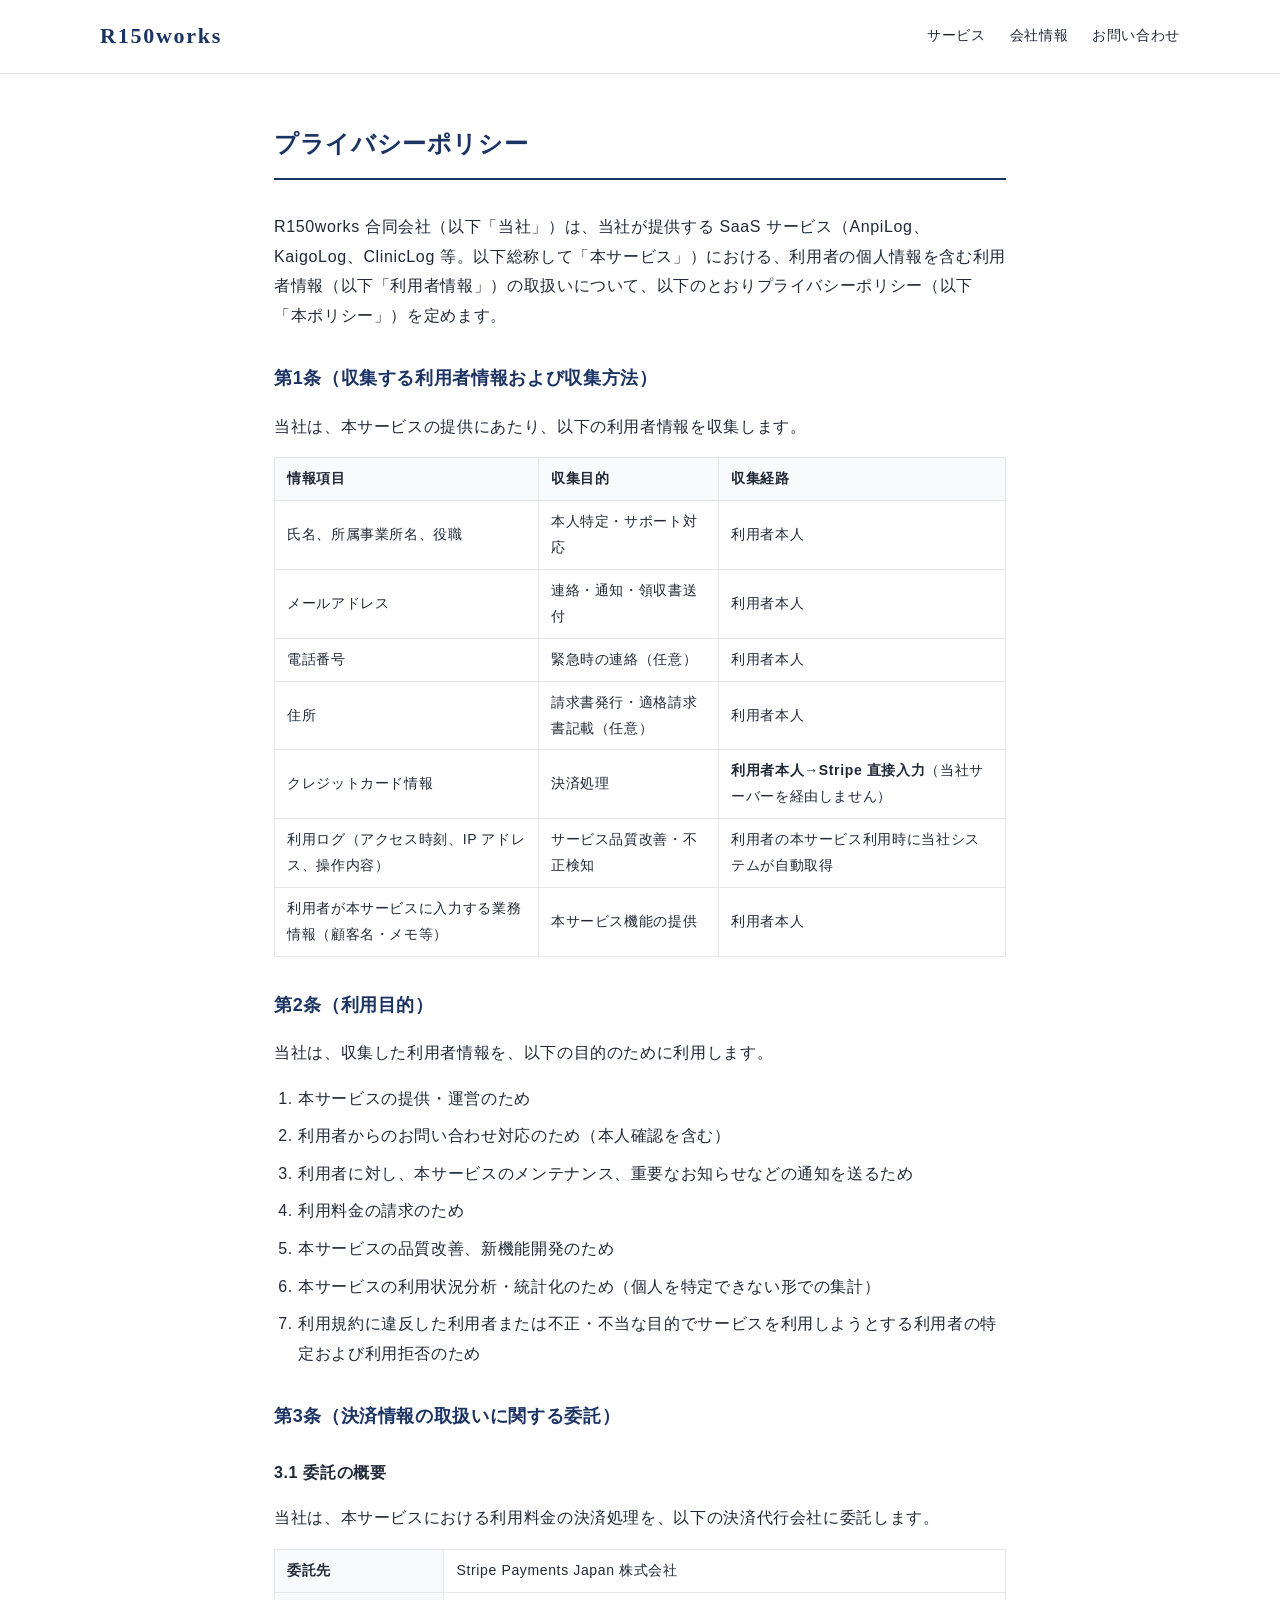
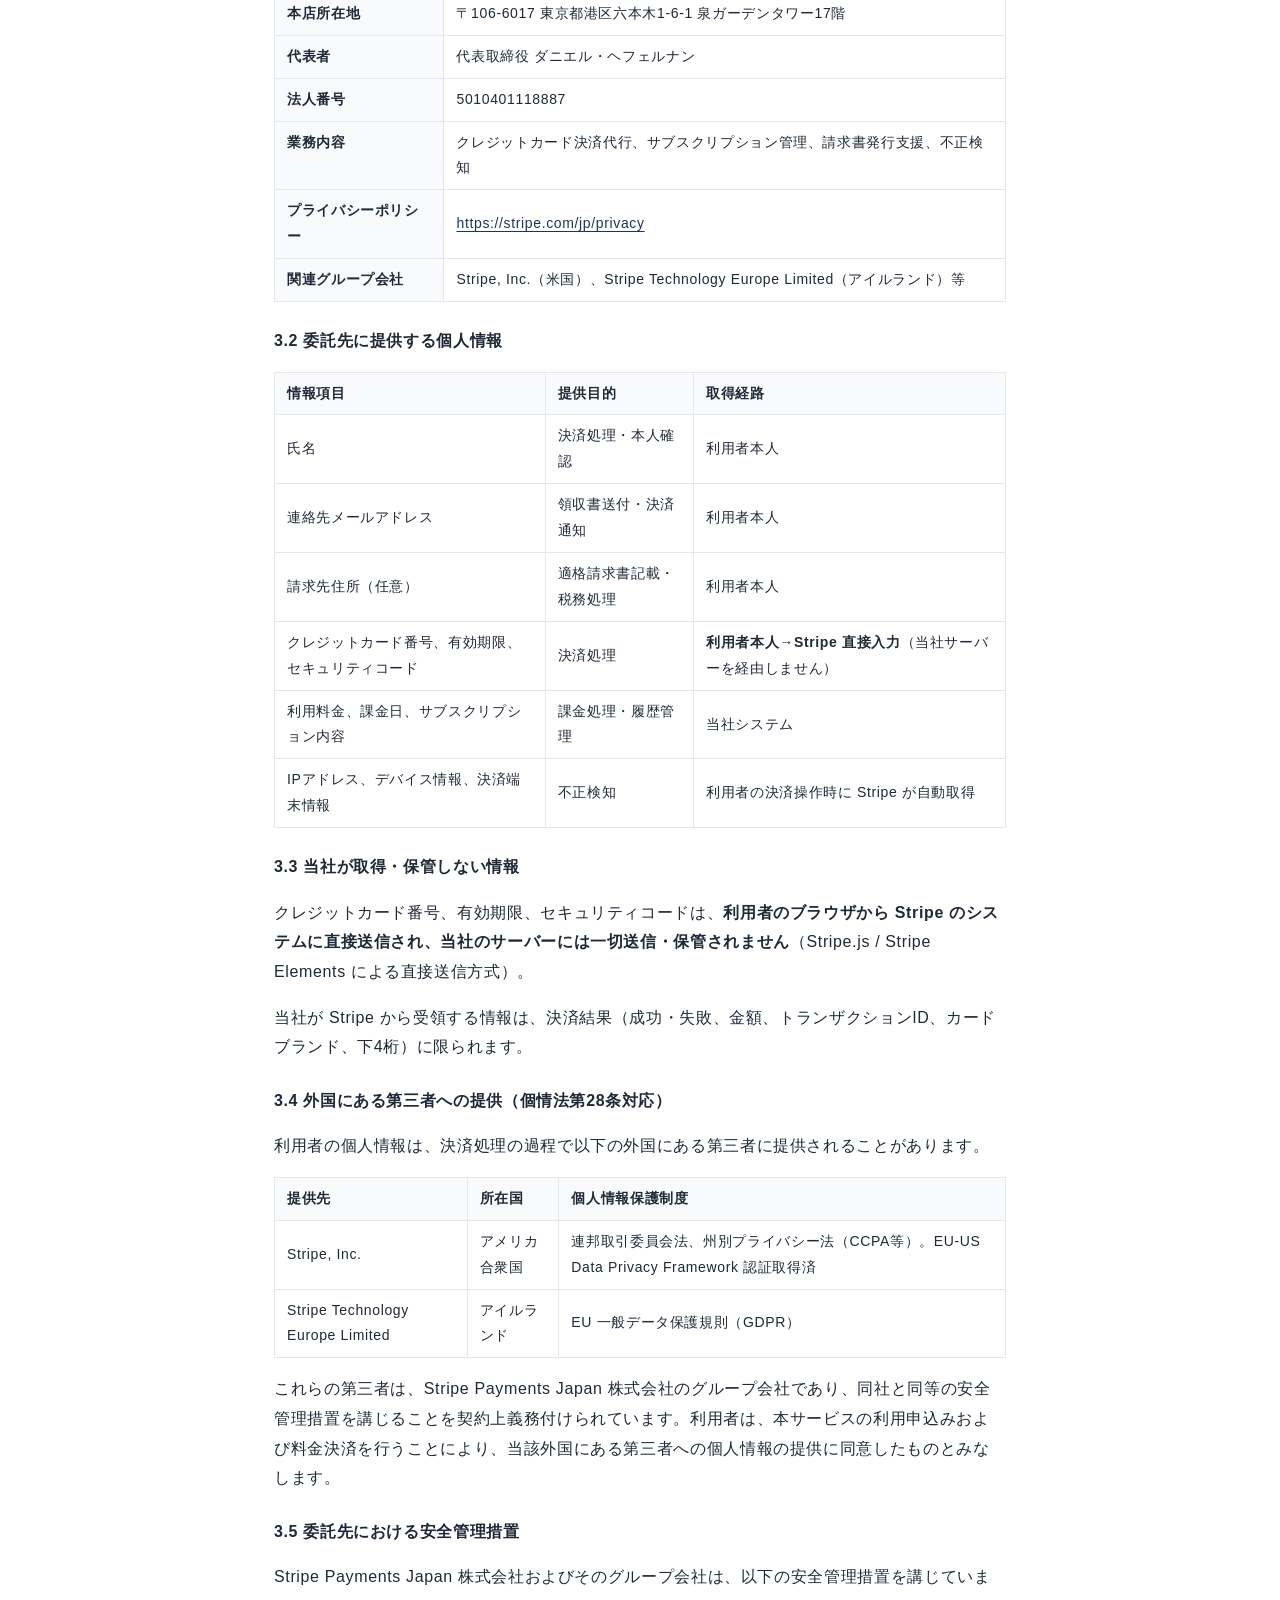
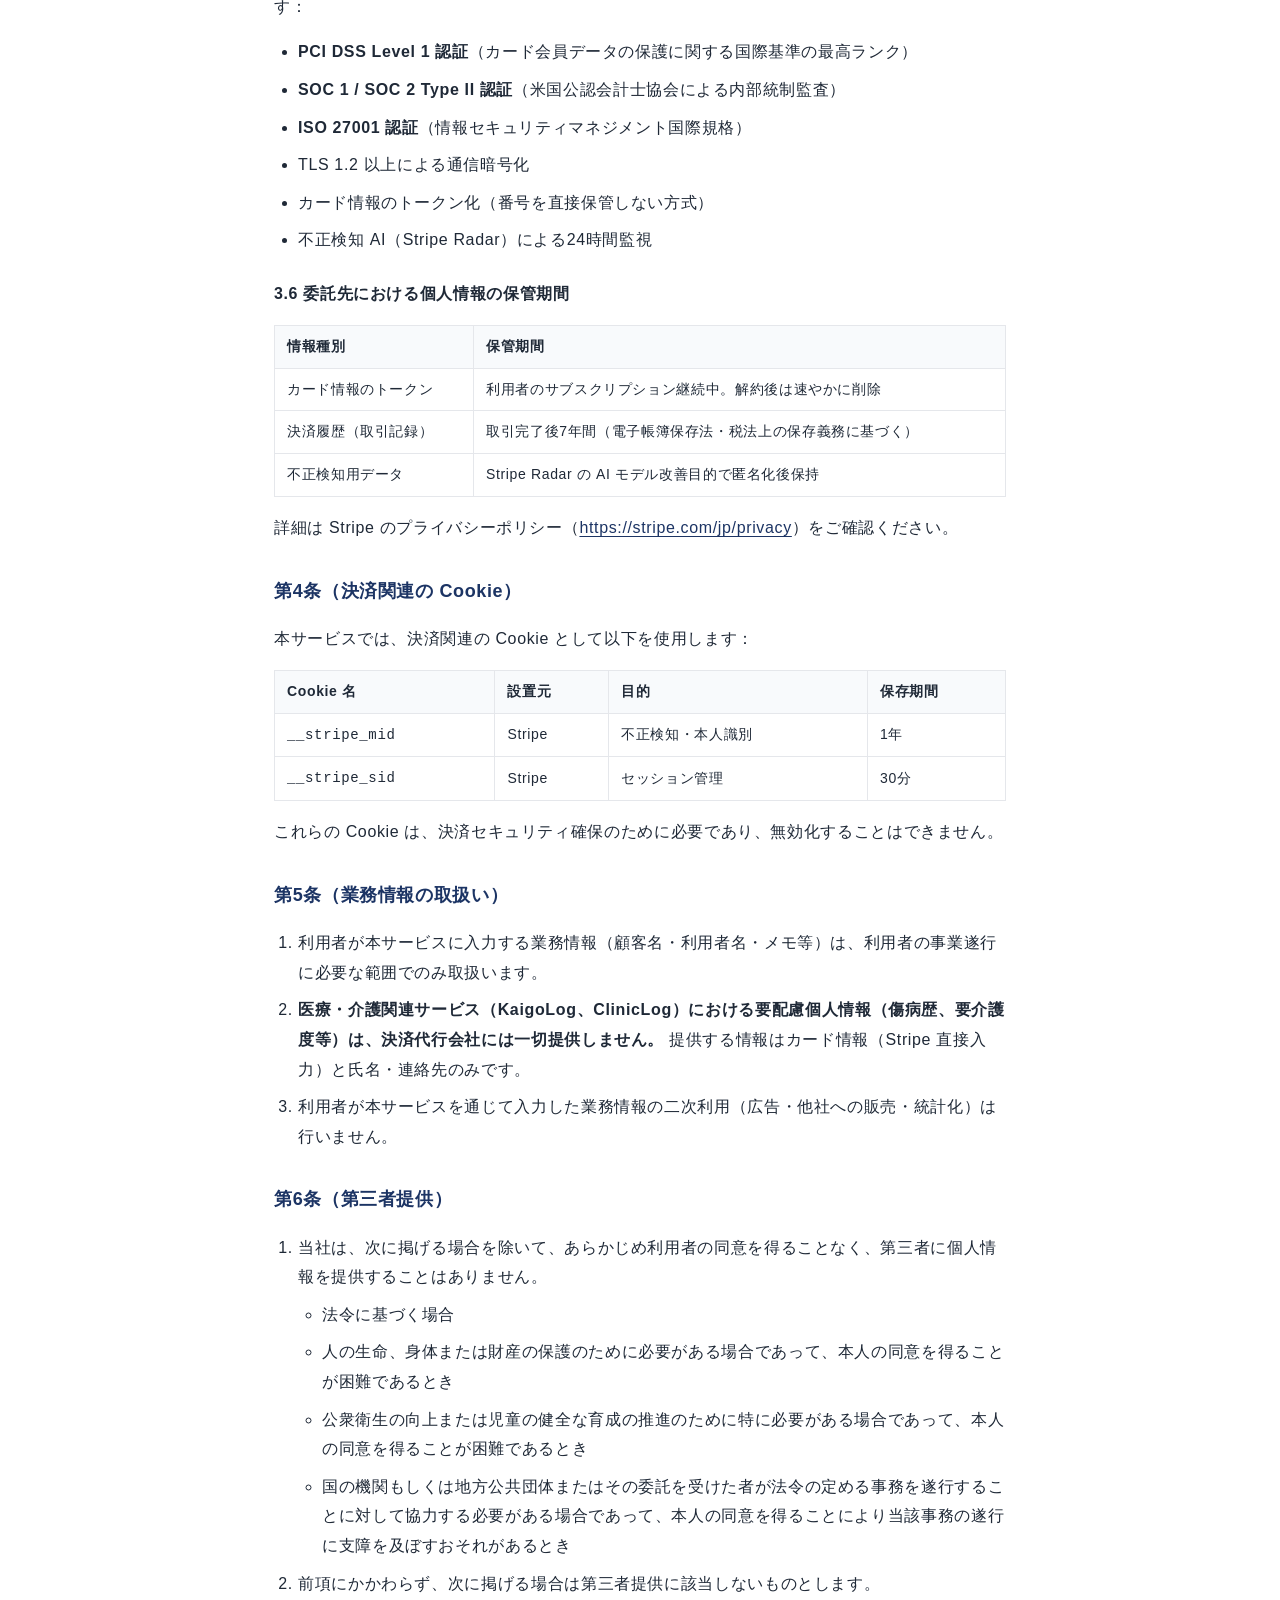
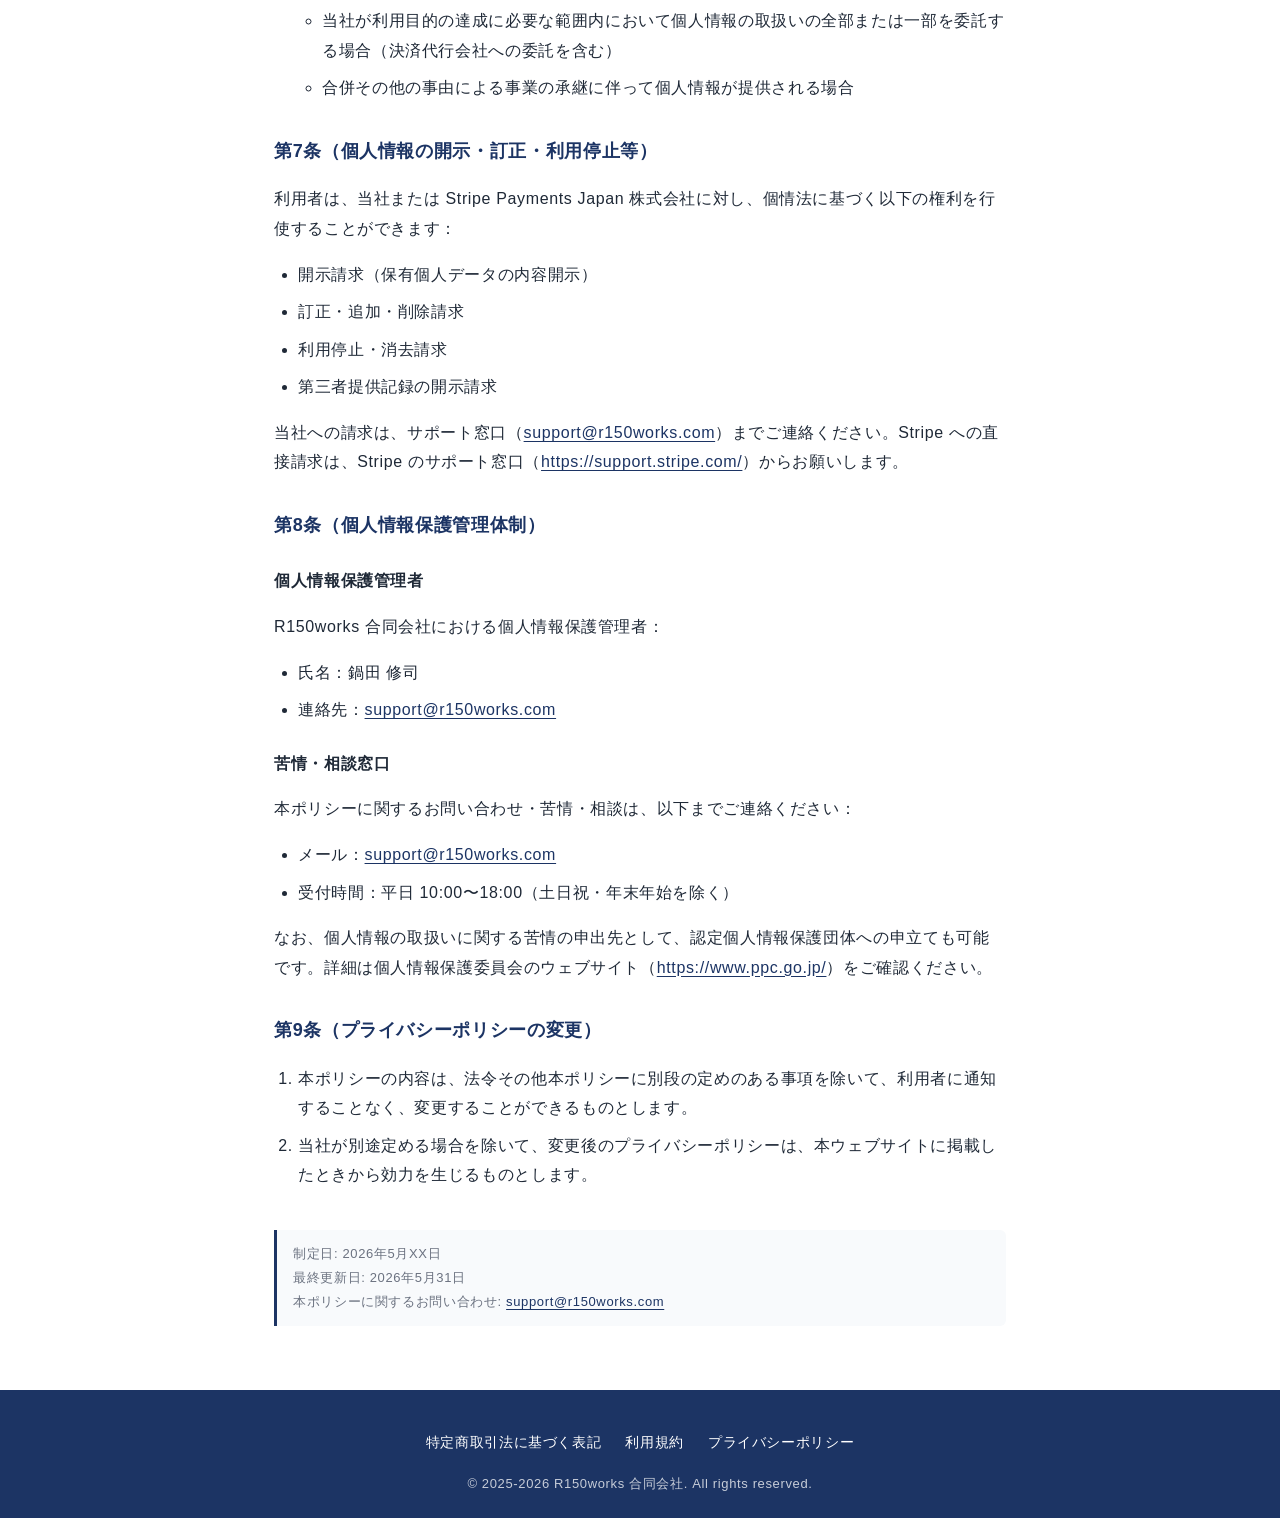
==== privacy.html @ bc616c16 "fix: CareLog → KaigoLog 表記更新 (LP 各ページ) - index.html / privacy.html / terms.html / tokushoho.html / R" ====
<!DOCTYPE html>
<html lang="ja">
<head>
<meta charset="UTF-8" />
<meta name="viewport" content="width=device-width, initial-scale=1.0" />
<title>プライバシーポリシー — R150works 合同会社</title>
<link rel="stylesheet" href="assets/style.css" />
</head>
<body>

<header class="site-header">
  <div class="site-header-inner">
    <a href="/" class="site-logo">R150works</a>
    <nav class="site-nav">
      <a href="index.html#products">サービス</a>
      <a href="index.html#company">会社情報</a>
      <a href="index.html#contact">お問い合わせ</a>
    </nav>
  </div>
</header>

<main class="doc-page">

<h1>プライバシーポリシー</h1>

<p>
R150works 合同会社（以下「当社」）は、当社が提供する SaaS サービス（AnpiLog、KaigoLog、ClinicLog 等。以下総称して「本サービス」）における、利用者の個人情報を含む利用者情報（以下「利用者情報」）の取扱いについて、以下のとおりプライバシーポリシー（以下「本ポリシー」）を定めます。
</p>

<h2>第1条（収集する利用者情報および収集方法）</h2>
<p>当社は、本サービスの提供にあたり、以下の利用者情報を収集します。</p>
<table>
  <tr>
    <th>情報項目</th>
    <th>収集目的</th>
    <th>収集経路</th>
  </tr>
  <tr>
    <td>氏名、所属事業所名、役職</td>
    <td>本人特定・サポート対応</td>
    <td>利用者本人</td>
  </tr>
  <tr>
    <td>メールアドレス</td>
    <td>連絡・通知・領収書送付</td>
    <td>利用者本人</td>
  </tr>
  <tr>
    <td>電話番号</td>
    <td>緊急時の連絡（任意）</td>
    <td>利用者本人</td>
  </tr>
  <tr>
    <td>住所</td>
    <td>請求書発行・適格請求書記載（任意）</td>
    <td>利用者本人</td>
  </tr>
  <tr>
    <td>クレジットカード情報</td>
    <td>決済処理</td>
    <td><strong>利用者本人→Stripe 直接入力</strong>（当社サーバーを経由しません）</td>
  </tr>
  <tr>
    <td>利用ログ（アクセス時刻、IP アドレス、操作内容）</td>
    <td>サービス品質改善・不正検知</td>
    <td>利用者の本サービス利用時に当社システムが自動取得</td>
  </tr>
  <tr>
    <td>利用者が本サービスに入力する業務情報（顧客名・メモ等）</td>
    <td>本サービス機能の提供</td>
    <td>利用者本人</td>
  </tr>
</table>

<h2>第2条（利用目的）</h2>
<p>当社は、収集した利用者情報を、以下の目的のために利用します。</p>
<ol>
  <li>本サービスの提供・運営のため</li>
  <li>利用者からのお問い合わせ対応のため（本人確認を含む）</li>
  <li>利用者に対し、本サービスのメンテナンス、重要なお知らせなどの通知を送るため</li>
  <li>利用料金の請求のため</li>
  <li>本サービスの品質改善、新機能開発のため</li>
  <li>本サービスの利用状況分析・統計化のため（個人を特定できない形での集計）</li>
  <li>利用規約に違反した利用者または不正・不当な目的でサービスを利用しようとする利用者の特定および利用拒否のため</li>
</ol>

<h2>第3条（決済情報の取扱いに関する委託）</h2>

<h3>3.1 委託の概要</h3>
<p>当社は、本サービスにおける利用料金の決済処理を、以下の決済代行会社に委託します。</p>
<table>
  <tr>
    <th>委託先</th>
    <td>Stripe Payments Japan 株式会社</td>
  </tr>
  <tr>
    <th>本店所在地</th>
    <td>〒106-6017 東京都港区六本木1-6-1 泉ガーデンタワー17階</td>
  </tr>
  <tr>
    <th>代表者</th>
    <td>代表取締役 ダニエル・ヘフェルナン</td>
  </tr>
  <tr>
    <th>法人番号</th>
    <td>5010401118887</td>
  </tr>
  <tr>
    <th>業務内容</th>
    <td>クレジットカード決済代行、サブスクリプション管理、請求書発行支援、不正検知</td>
  </tr>
  <tr>
    <th>プライバシーポリシー</th>
    <td><a href="https://stripe.com/jp/privacy">https://stripe.com/jp/privacy</a></td>
  </tr>
  <tr>
    <th>関連グループ会社</th>
    <td>Stripe, Inc.（米国）、Stripe Technology Europe Limited（アイルランド）等</td>
  </tr>
</table>

<h3>3.2 委託先に提供する個人情報</h3>
<table>
  <tr>
    <th>情報項目</th>
    <th>提供目的</th>
    <th>取得経路</th>
  </tr>
  <tr>
    <td>氏名</td>
    <td>決済処理・本人確認</td>
    <td>利用者本人</td>
  </tr>
  <tr>
    <td>連絡先メールアドレス</td>
    <td>領収書送付・決済通知</td>
    <td>利用者本人</td>
  </tr>
  <tr>
    <td>請求先住所（任意）</td>
    <td>適格請求書記載・税務処理</td>
    <td>利用者本人</td>
  </tr>
  <tr>
    <td>クレジットカード番号、有効期限、セキュリティコード</td>
    <td>決済処理</td>
    <td><strong>利用者本人→Stripe 直接入力</strong>（当社サーバーを経由しません）</td>
  </tr>
  <tr>
    <td>利用料金、課金日、サブスクリプション内容</td>
    <td>課金処理・履歴管理</td>
    <td>当社システム</td>
  </tr>
  <tr>
    <td>IPアドレス、デバイス情報、決済端末情報</td>
    <td>不正検知</td>
    <td>利用者の決済操作時に Stripe が自動取得</td>
  </tr>
</table>

<h3>3.3 当社が取得・保管しない情報</h3>
<p>
クレジットカード番号、有効期限、セキュリティコードは、<strong>利用者のブラウザから Stripe のシステムに直接送信され、当社のサーバーには一切送信・保管されません</strong>（Stripe.js / Stripe Elements による直接送信方式）。
</p>
<p>
当社が Stripe から受領する情報は、決済結果（成功・失敗、金額、トランザクションID、カードブランド、下4桁）に限られます。
</p>

<h3>3.4 外国にある第三者への提供（個情法第28条対応）</h3>
<p>利用者の個人情報は、決済処理の過程で以下の外国にある第三者に提供されることがあります。</p>
<table>
  <tr>
    <th>提供先</th>
    <th>所在国</th>
    <th>個人情報保護制度</th>
  </tr>
  <tr>
    <td>Stripe, Inc.</td>
    <td>アメリカ合衆国</td>
    <td>連邦取引委員会法、州別プライバシー法（CCPA等）。EU-US Data Privacy Framework 認証取得済</td>
  </tr>
  <tr>
    <td>Stripe Technology Europe Limited</td>
    <td>アイルランド</td>
    <td>EU 一般データ保護規則（GDPR）</td>
  </tr>
</table>
<p>
これらの第三者は、Stripe Payments Japan 株式会社のグループ会社であり、同社と同等の安全管理措置を講じることを契約上義務付けられています。利用者は、本サービスの利用申込みおよび料金決済を行うことにより、当該外国にある第三者への個人情報の提供に同意したものとみなします。
</p>

<h3>3.5 委託先における安全管理措置</h3>
<p>Stripe Payments Japan 株式会社およびそのグループ会社は、以下の安全管理措置を講じています：</p>
<ul>
  <li><strong>PCI DSS Level 1 認証</strong>（カード会員データの保護に関する国際基準の最高ランク）</li>
  <li><strong>SOC 1 / SOC 2 Type II 認証</strong>（米国公認会計士協会による内部統制監査）</li>
  <li><strong>ISO 27001 認証</strong>（情報セキュリティマネジメント国際規格）</li>
  <li>TLS 1.2 以上による通信暗号化</li>
  <li>カード情報のトークン化（番号を直接保管しない方式）</li>
  <li>不正検知 AI（Stripe Radar）による24時間監視</li>
</ul>

<h3>3.6 委託先における個人情報の保管期間</h3>
<table>
  <tr>
    <th>情報種別</th>
    <th>保管期間</th>
  </tr>
  <tr>
    <td>カード情報のトークン</td>
    <td>利用者のサブスクリプション継続中。解約後は速やかに削除</td>
  </tr>
  <tr>
    <td>決済履歴（取引記録）</td>
    <td>取引完了後7年間（電子帳簿保存法・税法上の保存義務に基づく）</td>
  </tr>
  <tr>
    <td>不正検知用データ</td>
    <td>Stripe Radar の AI モデル改善目的で匿名化後保持</td>
  </tr>
</table>
<p>詳細は Stripe のプライバシーポリシー（<a href="https://stripe.com/jp/privacy">https://stripe.com/jp/privacy</a>）をご確認ください。</p>

<h2>第4条（決済関連の Cookie）</h2>
<p>本サービスでは、決済関連の Cookie として以下を使用します：</p>
<table>
  <tr>
    <th>Cookie 名</th>
    <th>設置元</th>
    <th>目的</th>
    <th>保存期間</th>
  </tr>
  <tr>
    <td><code>__stripe_mid</code></td>
    <td>Stripe</td>
    <td>不正検知・本人識別</td>
    <td>1年</td>
  </tr>
  <tr>
    <td><code>__stripe_sid</code></td>
    <td>Stripe</td>
    <td>セッション管理</td>
    <td>30分</td>
  </tr>
</table>
<p>これらの Cookie は、決済セキュリティ確保のために必要であり、無効化することはできません。</p>

<h2>第5条（業務情報の取扱い）</h2>
<ol>
  <li>利用者が本サービスに入力する業務情報（顧客名・利用者名・メモ等）は、利用者の事業遂行に必要な範囲でのみ取扱います。</li>
  <li><strong>医療・介護関連サービス（KaigoLog、ClinicLog）における要配慮個人情報（傷病歴、要介護度等）は、決済代行会社には一切提供しません。</strong> 提供する情報はカード情報（Stripe 直接入力）と氏名・連絡先のみです。</li>
  <li>利用者が本サービスを通じて入力した業務情報の二次利用（広告・他社への販売・統計化）は行いません。</li>
</ol>

<h2>第6条（第三者提供）</h2>
<ol>
  <li>当社は、次に掲げる場合を除いて、あらかじめ利用者の同意を得ることなく、第三者に個人情報を提供することはありません。
    <ul>
      <li>法令に基づく場合</li>
      <li>人の生命、身体または財産の保護のために必要がある場合であって、本人の同意を得ることが困難であるとき</li>
      <li>公衆衛生の向上または児童の健全な育成の推進のために特に必要がある場合であって、本人の同意を得ることが困難であるとき</li>
      <li>国の機関もしくは地方公共団体またはその委託を受けた者が法令の定める事務を遂行することに対して協力する必要がある場合であって、本人の同意を得ることにより当該事務の遂行に支障を及ぼすおそれがあるとき</li>
    </ul>
  </li>
  <li>前項にかかわらず、次に掲げる場合は第三者提供に該当しないものとします。
    <ul>
      <li>当社が利用目的の達成に必要な範囲内において個人情報の取扱いの全部または一部を委託する場合（決済代行会社への委託を含む）</li>
      <li>合併その他の事由による事業の承継に伴って個人情報が提供される場合</li>
    </ul>
  </li>
</ol>

<h2>第7条（個人情報の開示・訂正・利用停止等）</h2>
<p>利用者は、当社または Stripe Payments Japan 株式会社に対し、個情法に基づく以下の権利を行使することができます：</p>
<ul>
  <li>開示請求（保有個人データの内容開示）</li>
  <li>訂正・追加・削除請求</li>
  <li>利用停止・消去請求</li>
  <li>第三者提供記録の開示請求</li>
</ul>
<p>
当社への請求は、サポート窓口（<a href="mailto:support@r150works.com">support@r150works.com</a>）までご連絡ください。Stripe への直接請求は、Stripe のサポート窓口（<a href="https://support.stripe.com/">https://support.stripe.com/</a>）からお願いします。
</p>

<h2>第8条（個人情報保護管理体制）</h2>

<h3>個人情報保護管理者</h3>
<p>R150works 合同会社における個人情報保護管理者：</p>
<ul>
  <li>氏名：鍋田 修司</li>
  <li>連絡先：<a href="mailto:support@r150works.com">support@r150works.com</a></li>
</ul>

<h3>苦情・相談窓口</h3>
<p>本ポリシーに関するお問い合わせ・苦情・相談は、以下までご連絡ください：</p>
<ul>
  <li>メール：<a href="mailto:support@r150works.com">support@r150works.com</a></li>
  <li>受付時間：平日 10:00〜18:00（土日祝・年末年始を除く）</li>
</ul>
<p>
なお、個人情報の取扱いに関する苦情の申出先として、認定個人情報保護団体への申立ても可能です。詳細は個人情報保護委員会のウェブサイト（<a href="https://www.ppc.go.jp/">https://www.ppc.go.jp/</a>）をご確認ください。
</p>

<h2>第9条（プライバシーポリシーの変更）</h2>
<ol>
  <li>本ポリシーの内容は、法令その他本ポリシーに別段の定めのある事項を除いて、利用者に通知することなく、変更することができるものとします。</li>
  <li>当社が別途定める場合を除いて、変更後のプライバシーポリシーは、本ウェブサイトに掲載したときから効力を生じるものとします。</li>
</ol>

<p class="note" style="margin-top: 40px;">
  制定日: 2026年5月XX日<br>
  最終更新日: 2026年5月31日<br>
  本ポリシーに関するお問い合わせ: <a href="mailto:support@r150works.com">support@r150works.com</a>
</p>

</main>

<footer class="site-footer">
  <div class="site-footer-inner">
    <nav class="footer-nav">
      <a href="tokushoho.html">特定商取引法に基づく表記</a>
      <a href="terms.html">利用規約</a>
      <a href="privacy.html">プライバシーポリシー</a>
    </nav>
    <div class="copyright">
      © 2025-2026 R150works 合同会社. All rights reserved.
    </div>
  </div>
</footer>

</body>
</html>
---- assets/style.css ----
/* R150works LP 共通スタイル */

:root {
  --color-primary: #1c3464;
  --color-primary-light: #2a4d8f;
  --color-accent: #b8741a;
  --color-text: #1f2937;
  --color-text-muted: #6b7280;
  --color-bg: #ffffff;
  --color-bg-soft: #f8fafc;
  --color-border: #e5e7eb;
  --color-success: #15803d;
  --color-warning: #b45309;
  --max-width: 1080px;
  --max-width-text: 780px;
  --radius: 6px;
}

* {
  box-sizing: border-box;
}

body {
  font-family: "Noto Sans JP", -apple-system, "Segoe UI", "Hiragino Sans", "Yu Gothic UI", sans-serif;
  margin: 0;
  padding: 0;
  color: var(--color-text);
  background: var(--color-bg);
  line-height: 1.85;
  letter-spacing: 0.04em;
  font-size: 16px;
}

a {
  color: var(--color-primary);
  text-decoration: underline;
  text-underline-offset: 3px;
}

a:hover {
  color: var(--color-primary-light);
}

/* ヘッダー */
.site-header {
  background: var(--color-bg);
  border-bottom: 1px solid var(--color-border);
  padding: 16px 24px;
  position: sticky;
  top: 0;
  z-index: 100;
}

.site-header-inner {
  max-width: var(--max-width);
  margin: 0 auto;
  display: flex;
  justify-content: space-between;
  align-items: center;
  gap: 24px;
}

.site-logo {
  font-family: Georgia, "Times New Roman", serif;
  font-size: 22px;
  font-weight: 700;
  color: var(--color-primary);
  text-decoration: none;
  letter-spacing: 0.08em;
}

.site-nav {
  display: flex;
  gap: 24px;
  font-size: 14px;
}

.site-nav a {
  color: var(--color-text);
  text-decoration: none;
}

.site-nav a:hover {
  color: var(--color-primary);
}

/* ヒーロー */
.hero {
  background: linear-gradient(180deg, var(--color-bg-soft) 0%, var(--color-bg) 100%);
  padding: 80px 24px 64px;
  text-align: center;
}

.hero-inner {
  max-width: var(--max-width-text);
  margin: 0 auto;
}

.hero h1 {
  font-size: 32px;
  color: var(--color-primary);
  margin: 0 0 16px;
  line-height: 1.4;
}

.hero .lead {
  font-size: 18px;
  color: var(--color-text-muted);
  margin: 0 0 32px;
}

/* セクション */
.section {
  padding: 64px 24px;
}

.section-soft {
  background: var(--color-bg-soft);
}

.section-inner {
  max-width: var(--max-width);
  margin: 0 auto;
}

.section h2 {
  font-size: 24px;
  color: var(--color-primary);
  border-bottom: 2px solid var(--color-primary);
  padding-bottom: 8px;
  margin: 0 0 32px;
}

.section h3 {
  font-size: 18px;
  color: var(--color-primary);
  margin: 24px 0 12px;
}

/* プロダクトグリッド */
.product-grid {
  display: grid;
  grid-template-columns: repeat(auto-fit, minmax(280px, 1fr));
  gap: 24px;
}

.product-card {
  background: var(--color-bg);
  border: 1px solid var(--color-border);
  border-radius: var(--radius);
  padding: 24px;
}

.product-card h3 {
  margin-top: 0;
  display: flex;
  align-items: center;
  gap: 8px;
}

.product-card .product-status {
  display: inline-block;
  font-size: 12px;
  padding: 2px 8px;
  border-radius: 4px;
  font-weight: 600;
}

.product-status.live {
  background: #dcfce7;
  color: var(--color-success);
}

.product-status.beta {
  background: #fef3c7;
  color: var(--color-warning);
}

.product-status.planned {
  background: #e0e7ff;
  color: #3730a3;
}

.product-card p {
  margin: 12px 0 16px;
  font-size: 14px;
  color: var(--color-text-muted);
}

.product-card a.product-link {
  font-size: 14px;
}

/* 会社情報テーブル */
.info-table {
  width: 100%;
  max-width: var(--max-width-text);
  margin: 0 auto;
  border-collapse: collapse;
  font-size: 14px;
}

.info-table th {
  text-align: left;
  padding: 12px 16px;
  background: var(--color-bg-soft);
  border: 1px solid var(--color-border);
  width: 30%;
  vertical-align: top;
  white-space: nowrap;
  font-weight: 600;
}

.info-table td {
  padding: 12px 16px;
  border: 1px solid var(--color-border);
}

/* 文書ページ用 */
.doc-page {
  max-width: var(--max-width-text);
  margin: 0 auto;
  padding: 48px 24px;
}

.doc-page h1 {
  font-size: 24px;
  color: var(--color-primary);
  border-bottom: 2px solid var(--color-primary);
  padding-bottom: 12px;
  margin: 0 0 32px;
}

.doc-page h2 {
  font-size: 18px;
  color: var(--color-primary);
  margin: 32px 0 12px;
}

.doc-page h3 {
  font-size: 16px;
  color: var(--color-text);
  margin: 24px 0 8px;
}

.doc-page table {
  width: 100%;
  border-collapse: collapse;
  margin: 16px 0;
  font-size: 14px;
}

.doc-page th {
  text-align: left;
  padding: 8px 12px;
  background: var(--color-bg-soft);
  border: 1px solid var(--color-border);
  vertical-align: top;
}

.doc-page td {
  padding: 8px 12px;
  border: 1px solid var(--color-border);
}

.doc-page ol,
.doc-page ul {
  padding-left: 24px;
}

.doc-page li {
  margin: 8px 0;
}

.note {
  font-size: 13px;
  color: var(--color-text-muted);
  background: var(--color-bg-soft);
  padding: 12px 16px;
  border-left: 3px solid var(--color-primary);
  border-radius: 0 var(--radius) var(--radius) 0;
  margin: 16px 0;
}

/* フッター */
.site-footer {
  background: var(--color-primary);
  color: #ffffff;
  padding: 40px 24px 24px;
  text-align: center;
}

.site-footer-inner {
  max-width: var(--max-width);
  margin: 0 auto;
}

.site-footer .footer-nav {
  display: flex;
  justify-content: center;
  gap: 24px;
  margin-bottom: 16px;
  font-size: 14px;
  flex-wrap: wrap;
}

.site-footer .footer-nav a {
  color: #ffffff;
  text-decoration: none;
}

.site-footer .footer-nav a:hover {
  text-decoration: underline;
}

.site-footer .copyright {
  font-size: 13px;
  opacity: 0.75;
}

@media (max-width: 640px) {
  .hero h1 { font-size: 24px; }
  .hero .lead { font-size: 15px; }
  .section { padding: 48px 16px; }
  .section h2 { font-size: 20px; }
  .info-table th { width: 35%; font-size: 13px; }
  .doc-page { padding: 32px 16px; }
}
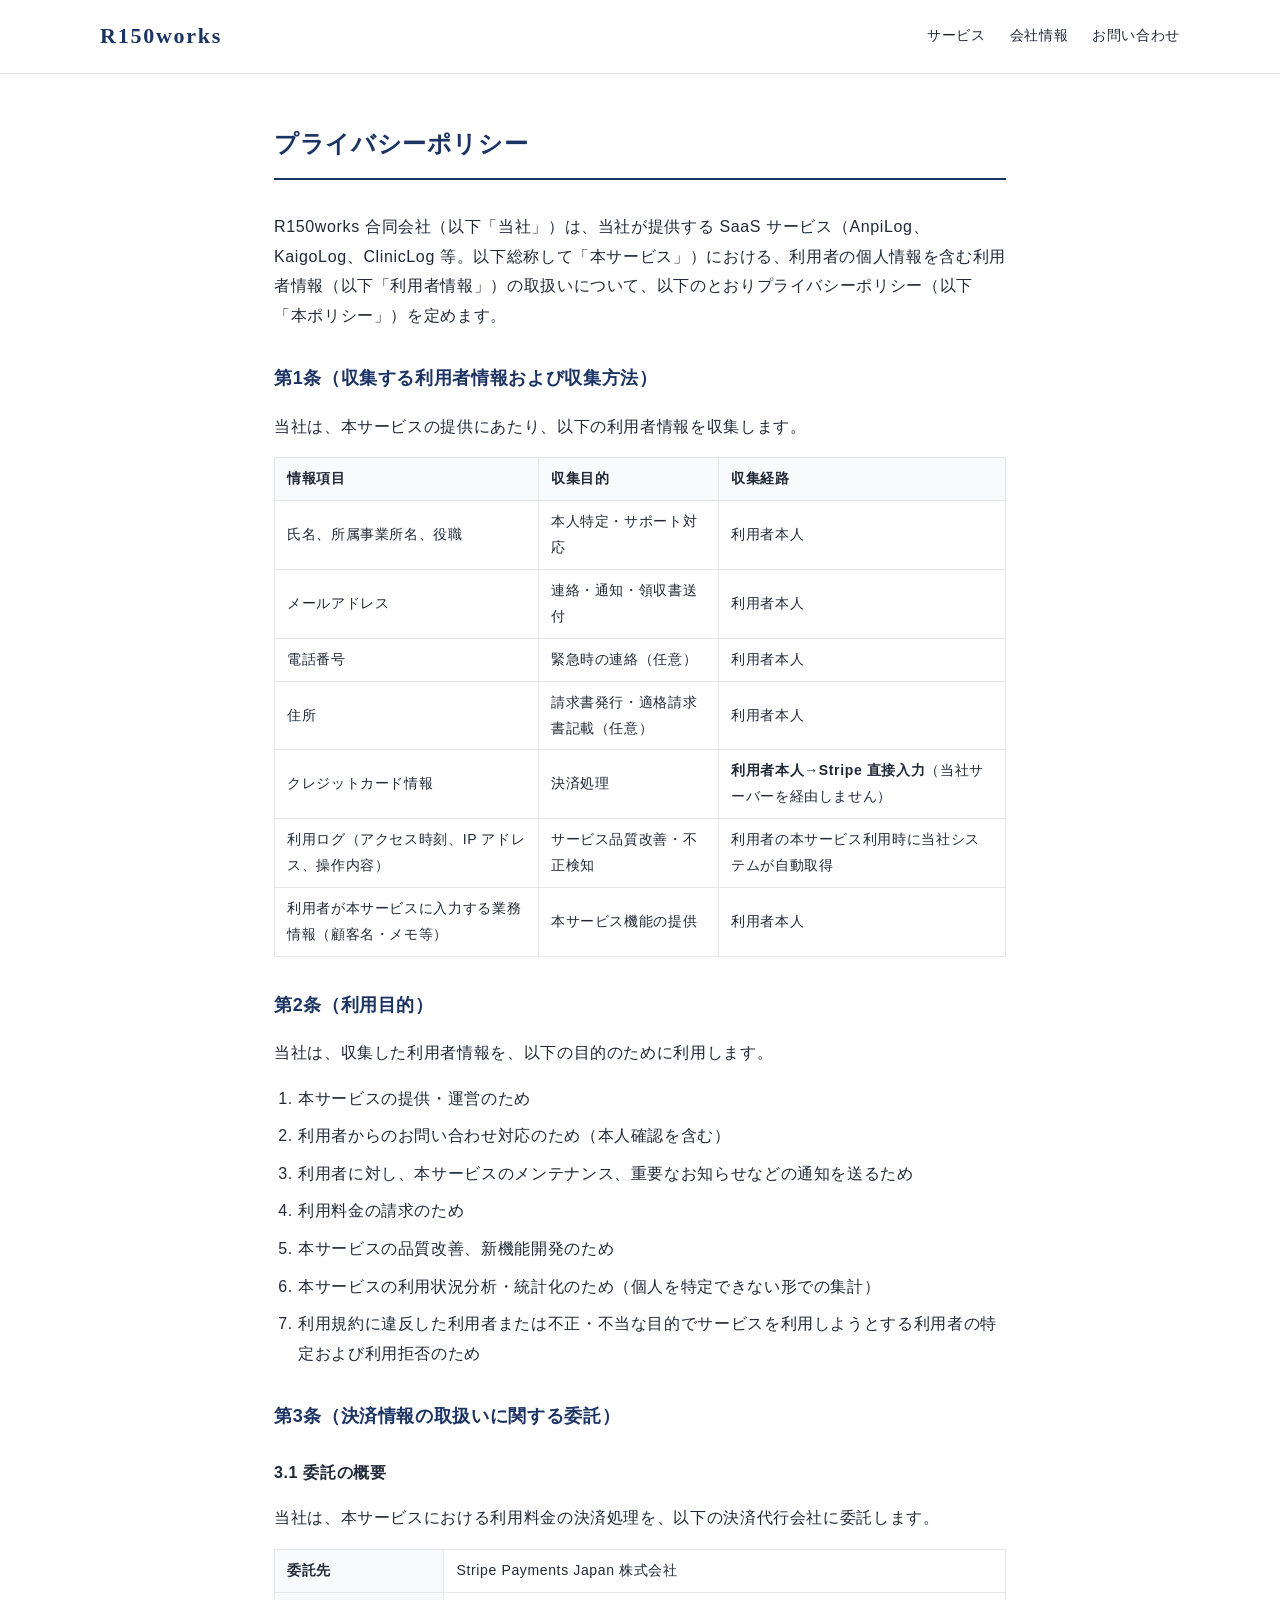
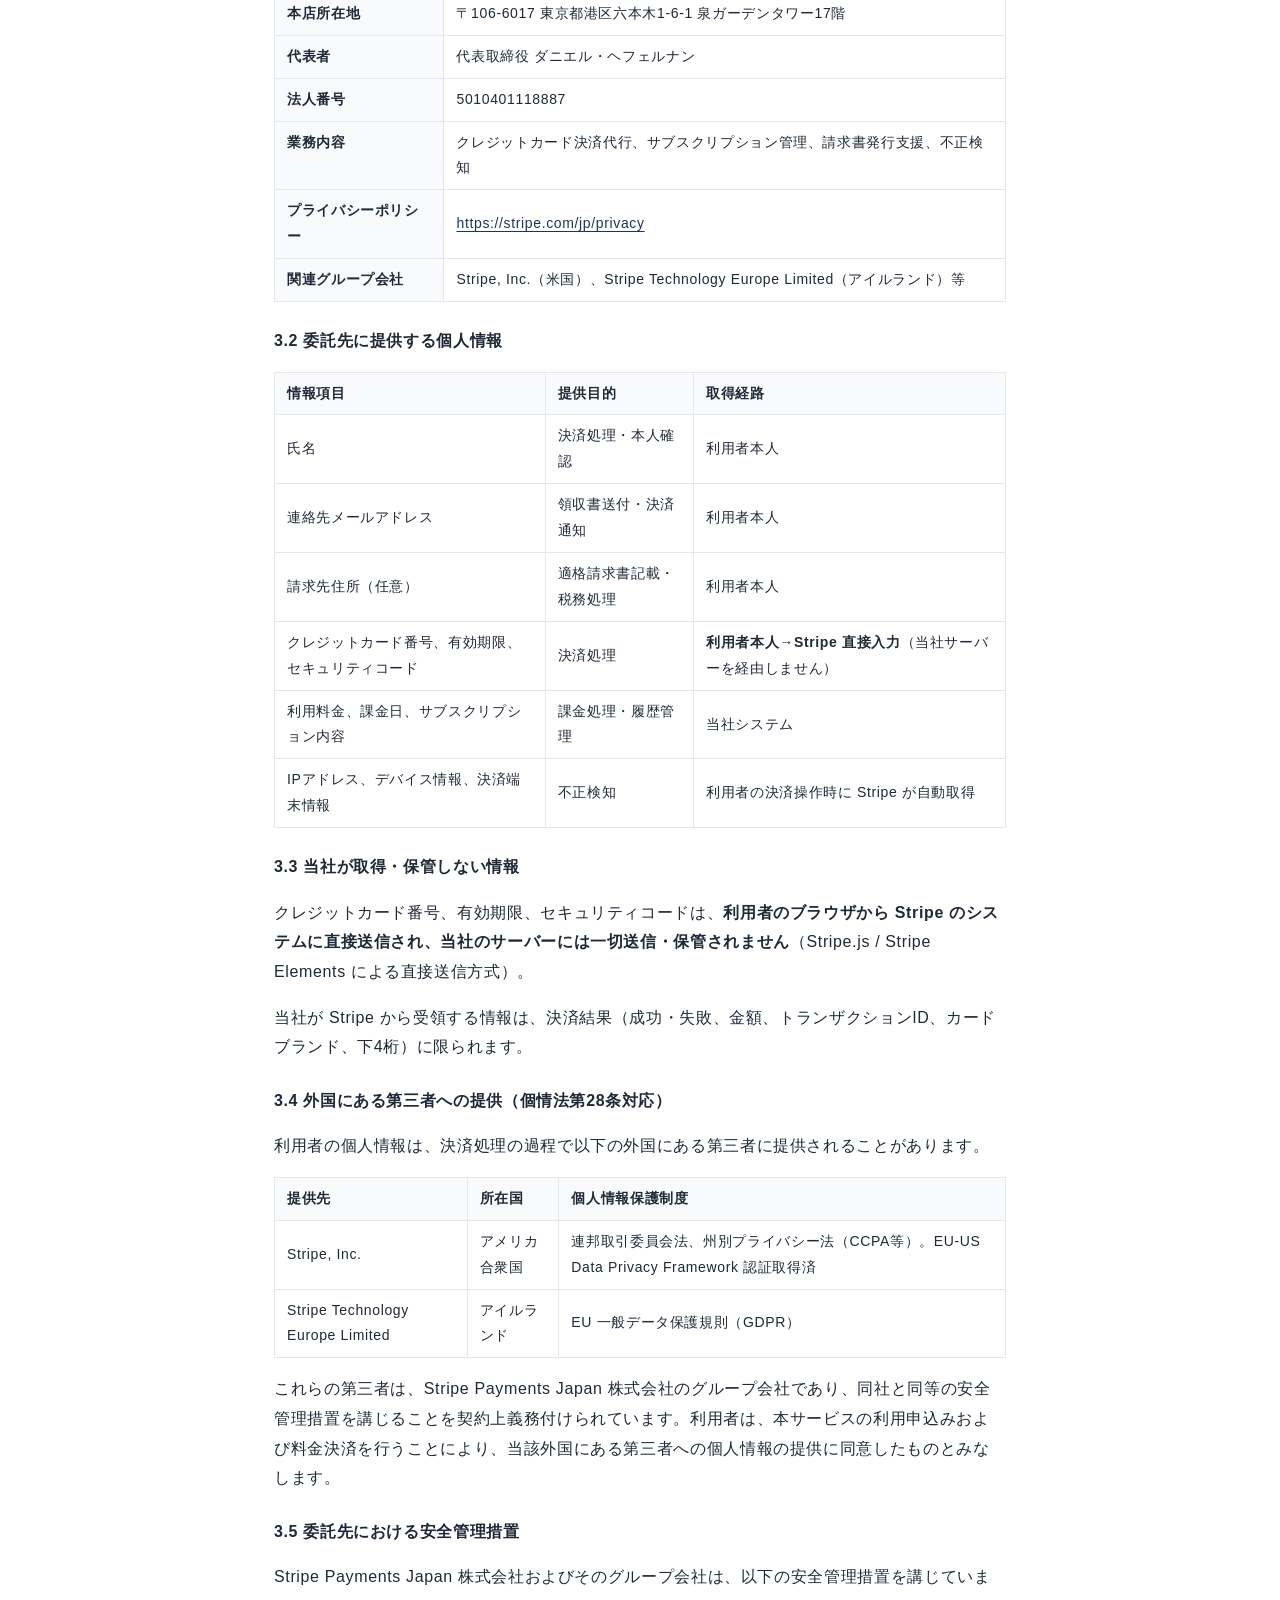
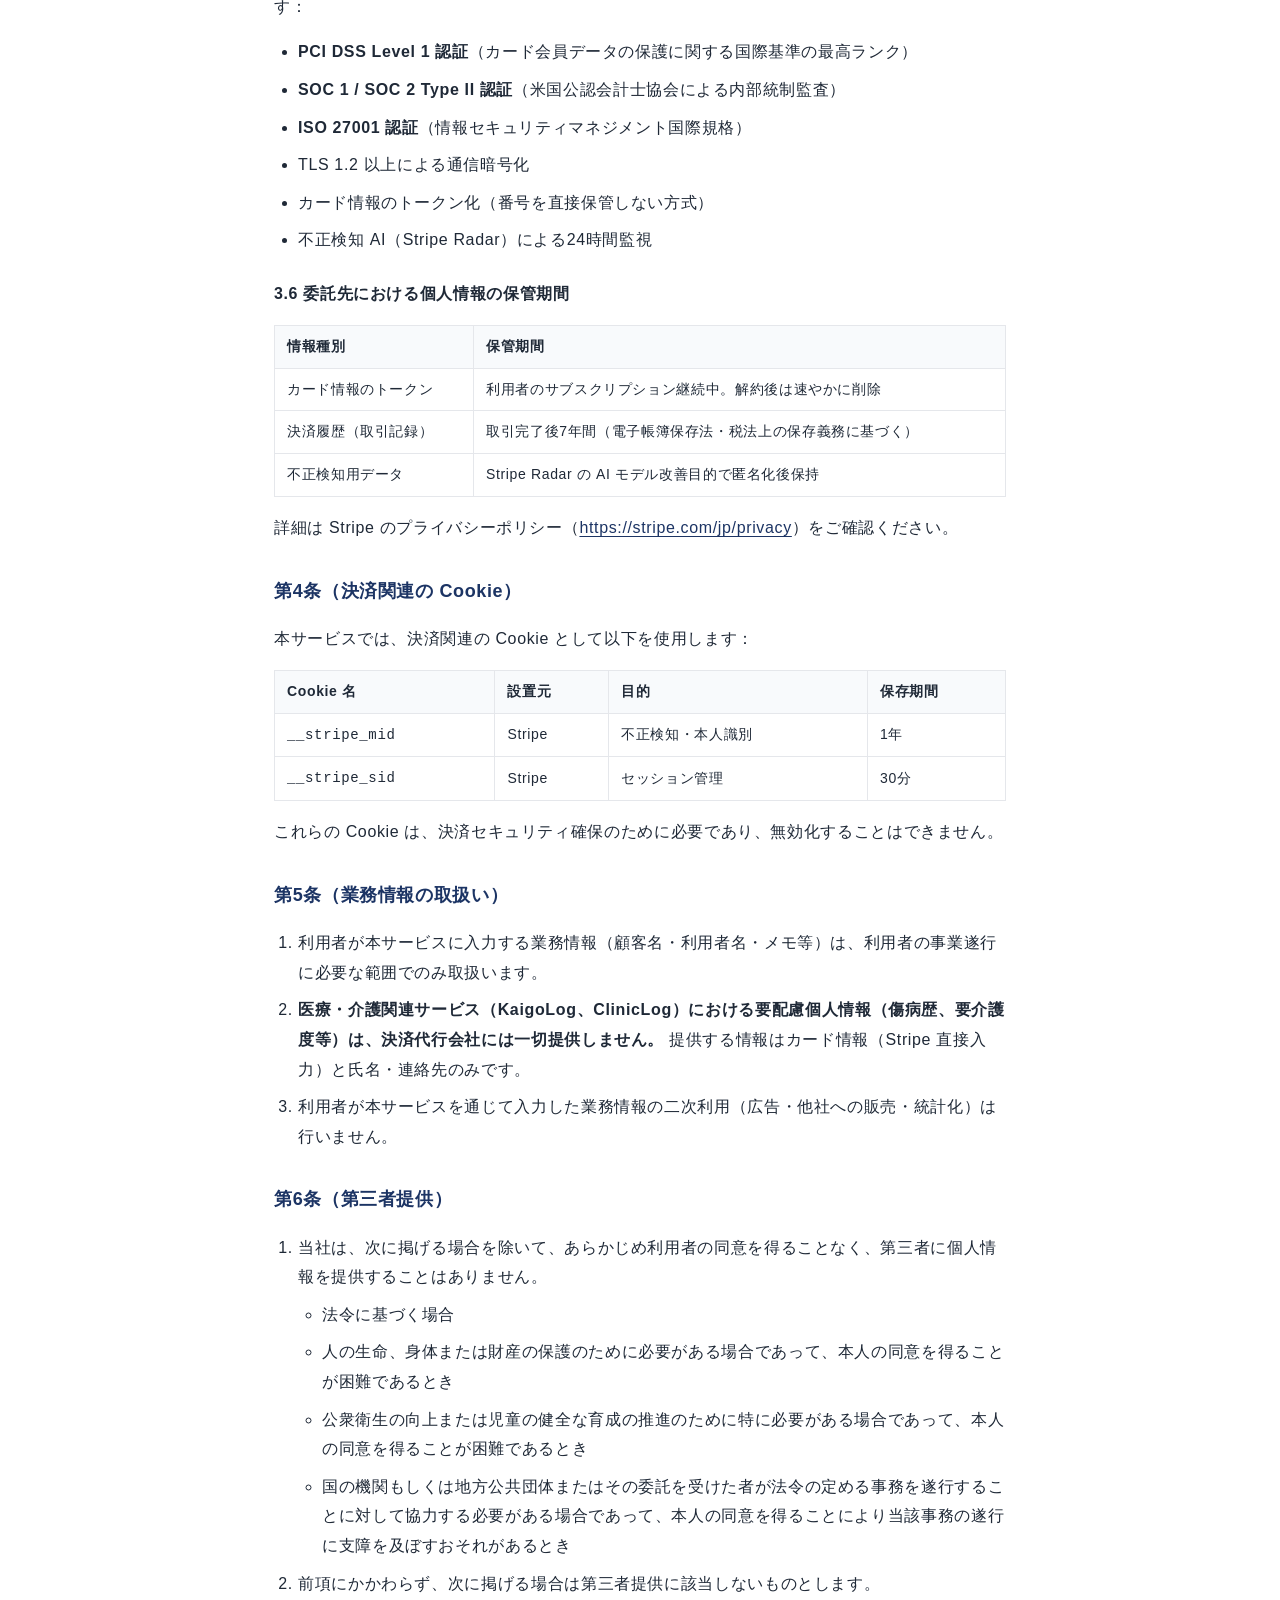
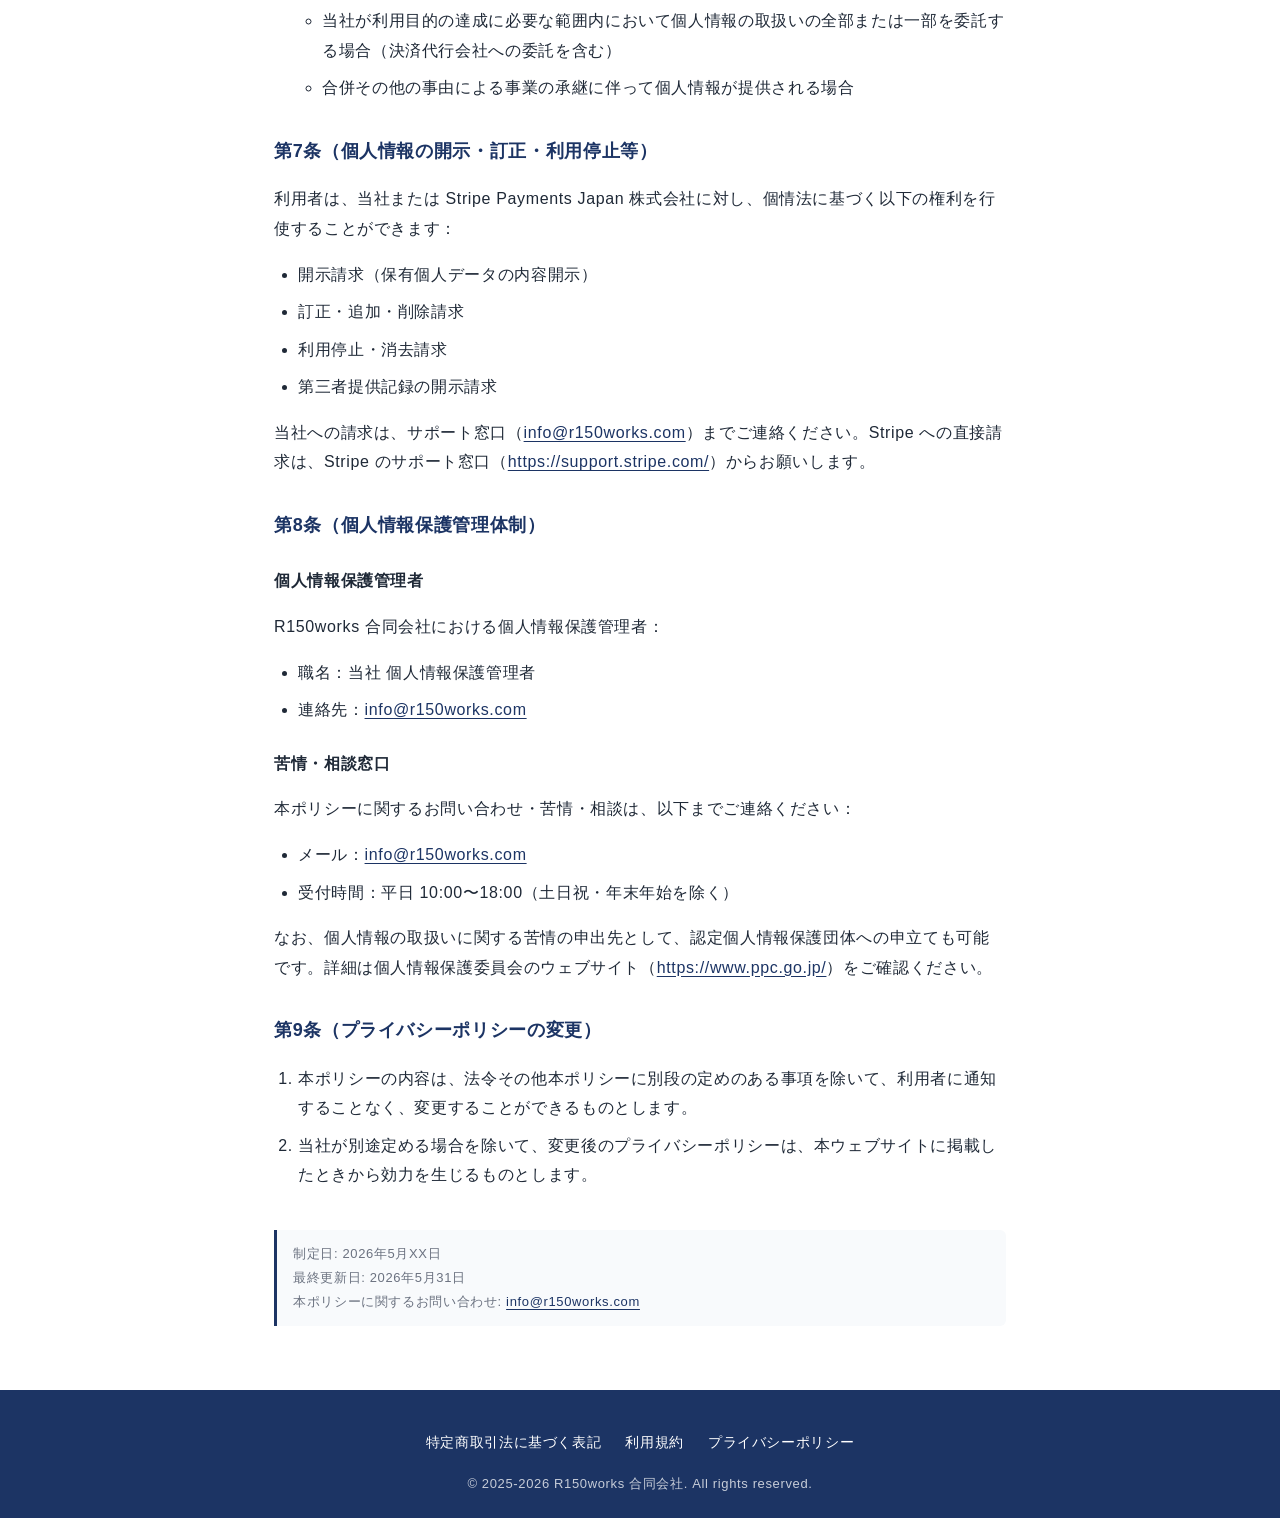
==== commit b1bb984f: "chore(contact): 公開窓口メアドを info@r150works.com に統一 + 個人情報保護管理者の氏名を職名に 基本方針: サイト上で公開されるメールアドレスは info@r15" ====
--- a/privacy.html
+++ b/privacy.html
@@ -279,7 +279,7 @@
   <li>第三者提供記録の開示請求</li>
 </ul>
 <p>
-当社への請求は、サポート窓口（<a href="mailto:support@r150works.com">support@r150works.com</a>）までご連絡ください。Stripe への直接請求は、Stripe のサポート窓口（<a href="https://support.stripe.com/">https://support.stripe.com/</a>）からお願いします。
+当社への請求は、サポート窓口（<a href="mailto:info@r150works.com">info@r150works.com</a>）までご連絡ください。Stripe への直接請求は、Stripe のサポート窓口（<a href="https://support.stripe.com/">https://support.stripe.com/</a>）からお願いします。
 </p>
 
 <h2>第8条（個人情報保護管理体制）</h2>
@@ -287,14 +287,14 @@
 <h3>個人情報保護管理者</h3>
 <p>R150works 合同会社における個人情報保護管理者：</p>
 <ul>
-  <li>氏名：鍋田 修司</li>
-  <li>連絡先：<a href="mailto:support@r150works.com">support@r150works.com</a></li>
+  <li>職名：当社 個人情報保護管理者</li>
+  <li>連絡先：<a href="mailto:info@r150works.com">info@r150works.com</a></li>
 </ul>
 
 <h3>苦情・相談窓口</h3>
 <p>本ポリシーに関するお問い合わせ・苦情・相談は、以下までご連絡ください：</p>
 <ul>
-  <li>メール：<a href="mailto:support@r150works.com">support@r150works.com</a></li>
+  <li>メール：<a href="mailto:info@r150works.com">info@r150works.com</a></li>
   <li>受付時間：平日 10:00〜18:00（土日祝・年末年始を除く）</li>
 </ul>
 <p>
@@ -310,7 +310,7 @@
 <p class="note" style="margin-top: 40px;">
   制定日: 2026年5月XX日<br>
   最終更新日: 2026年5月31日<br>
-  本ポリシーに関するお問い合わせ: <a href="mailto:support@r150works.com">support@r150works.com</a>
+  本ポリシーに関するお問い合わせ: <a href="mailto:info@r150works.com">info@r150works.com</a>
 </p>
 
 </main>
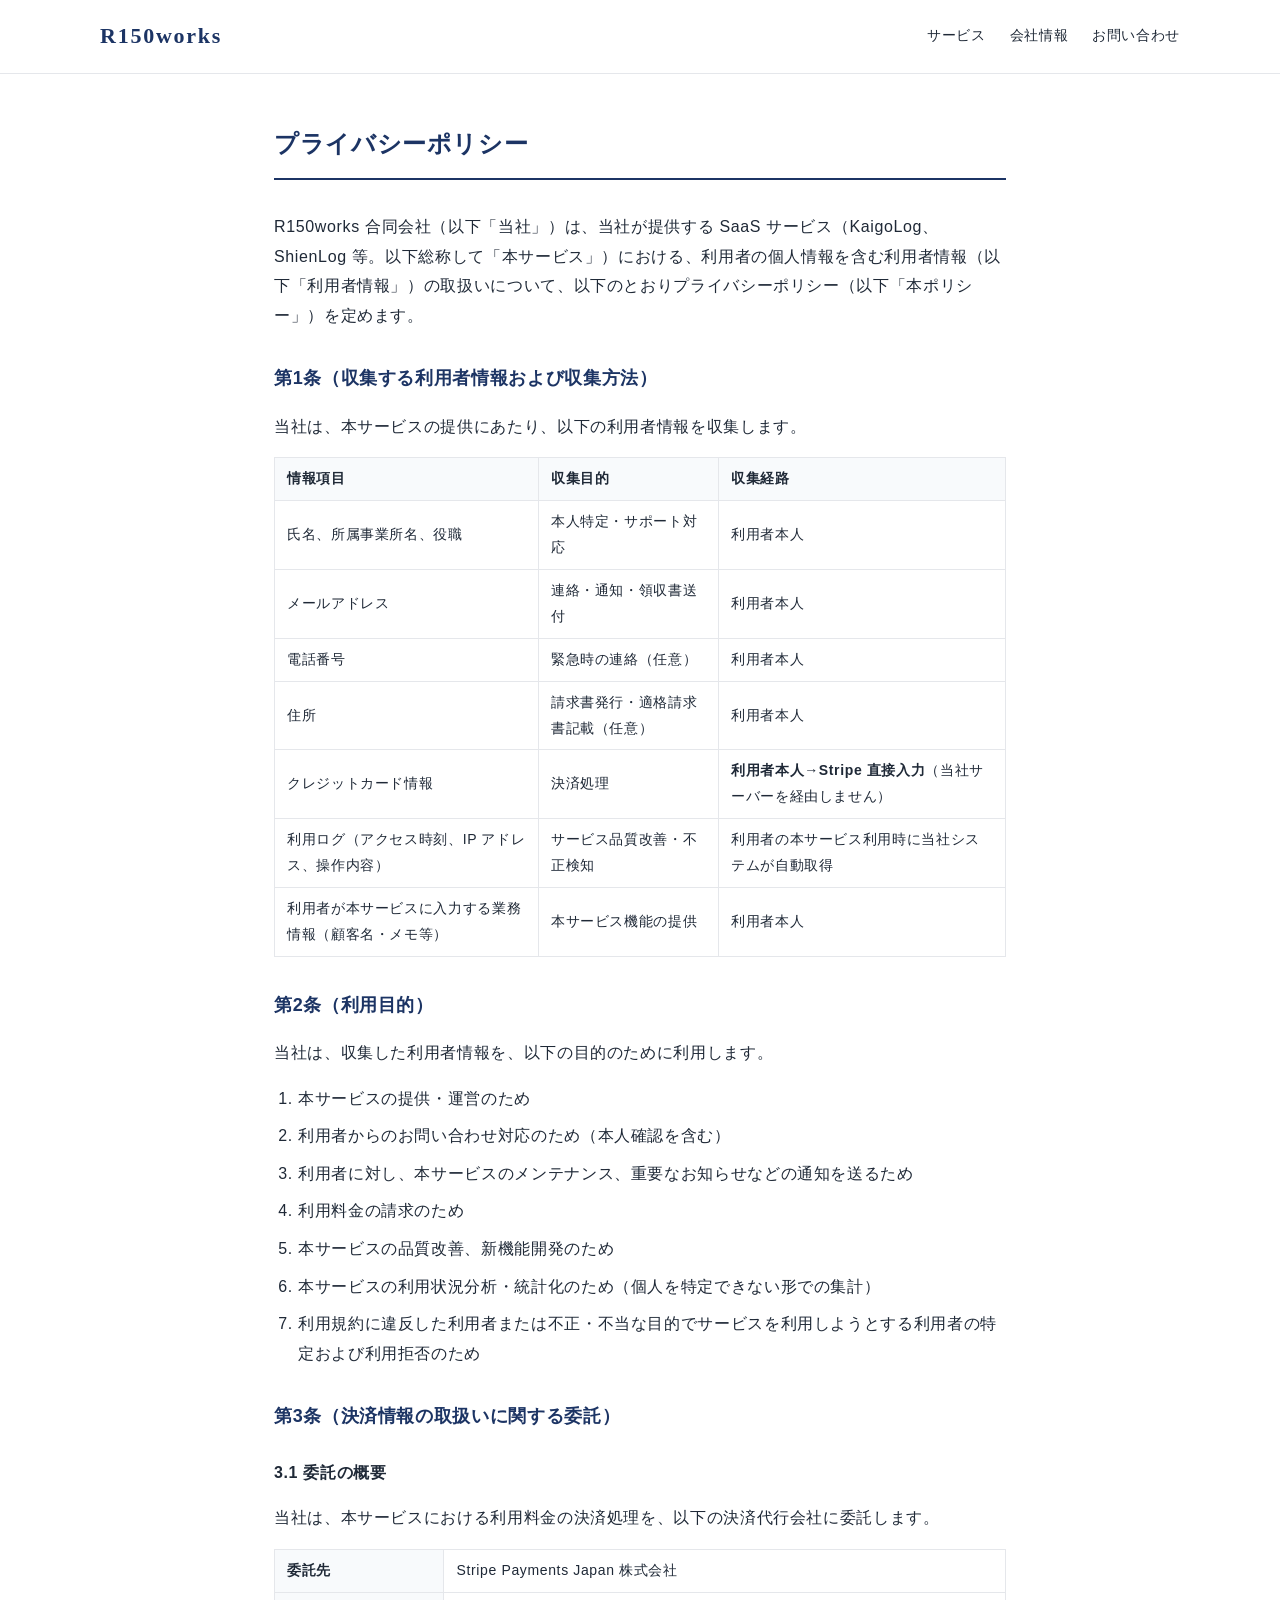
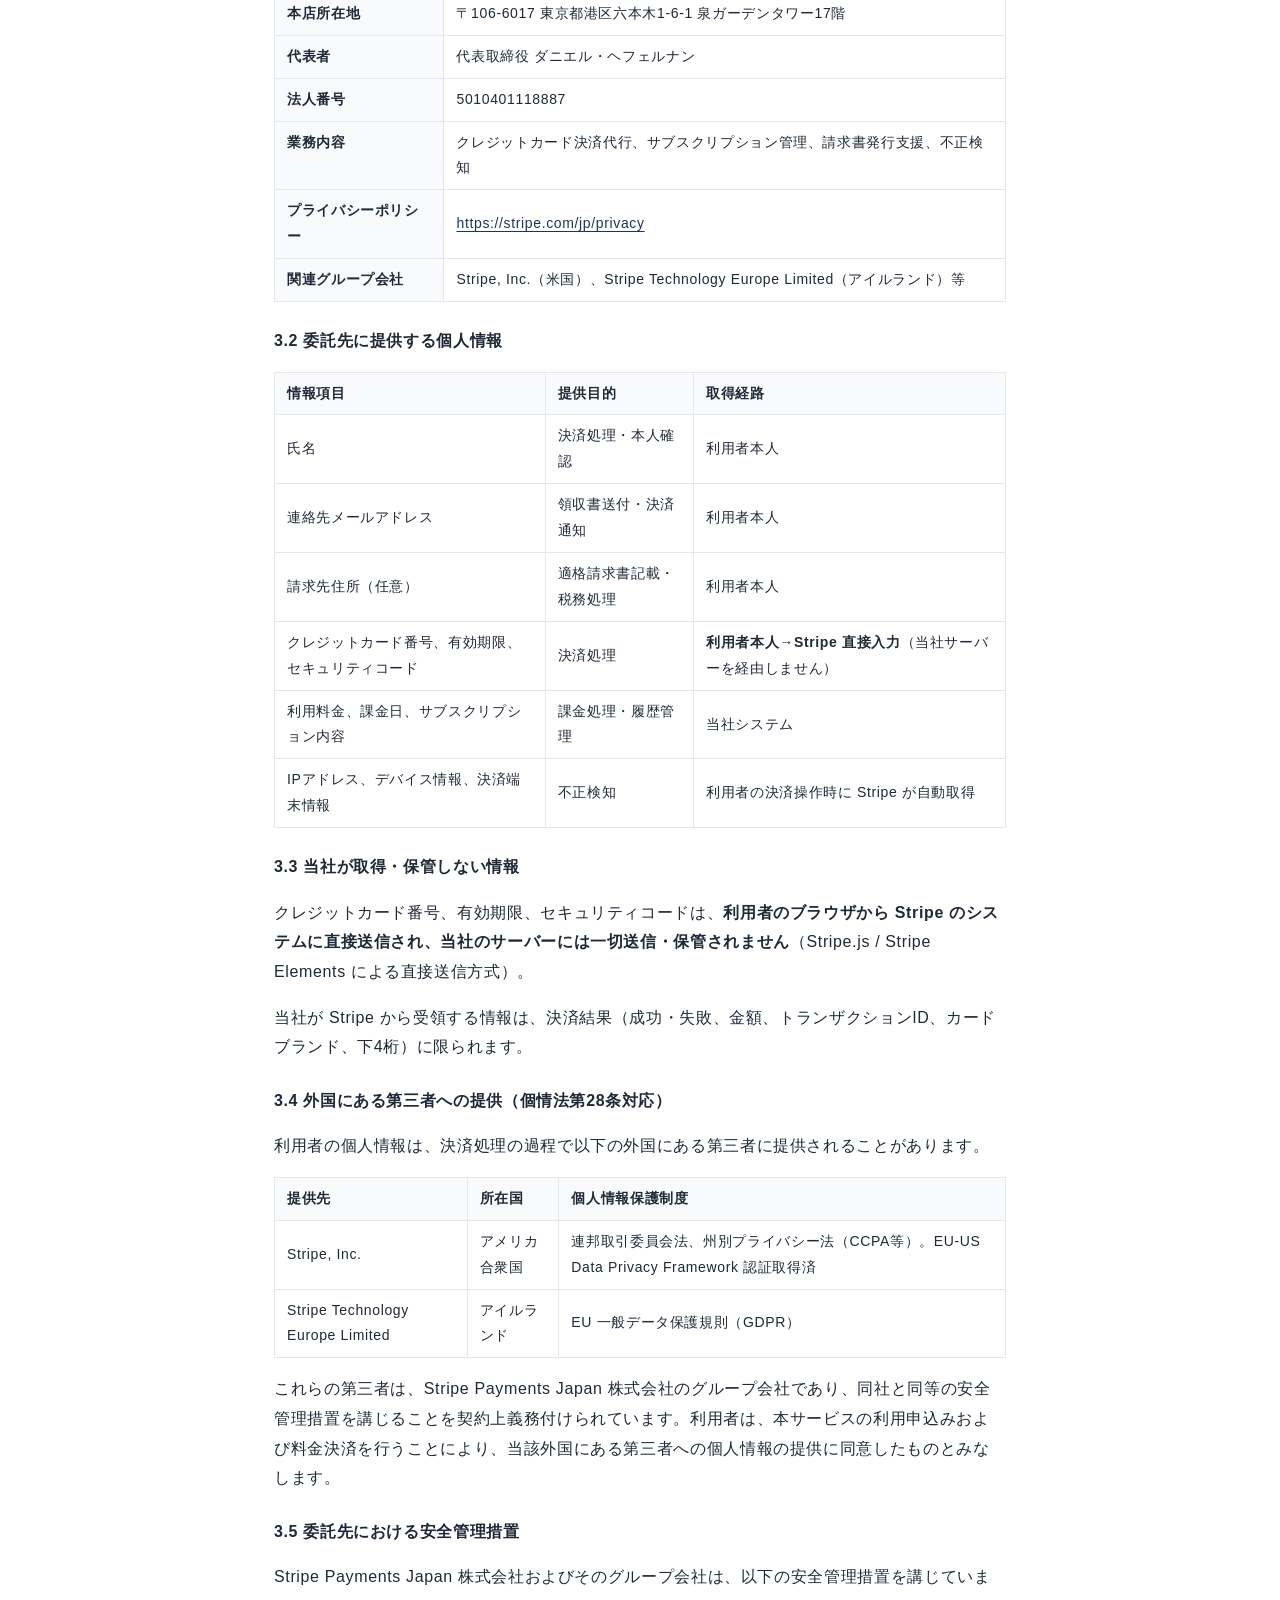
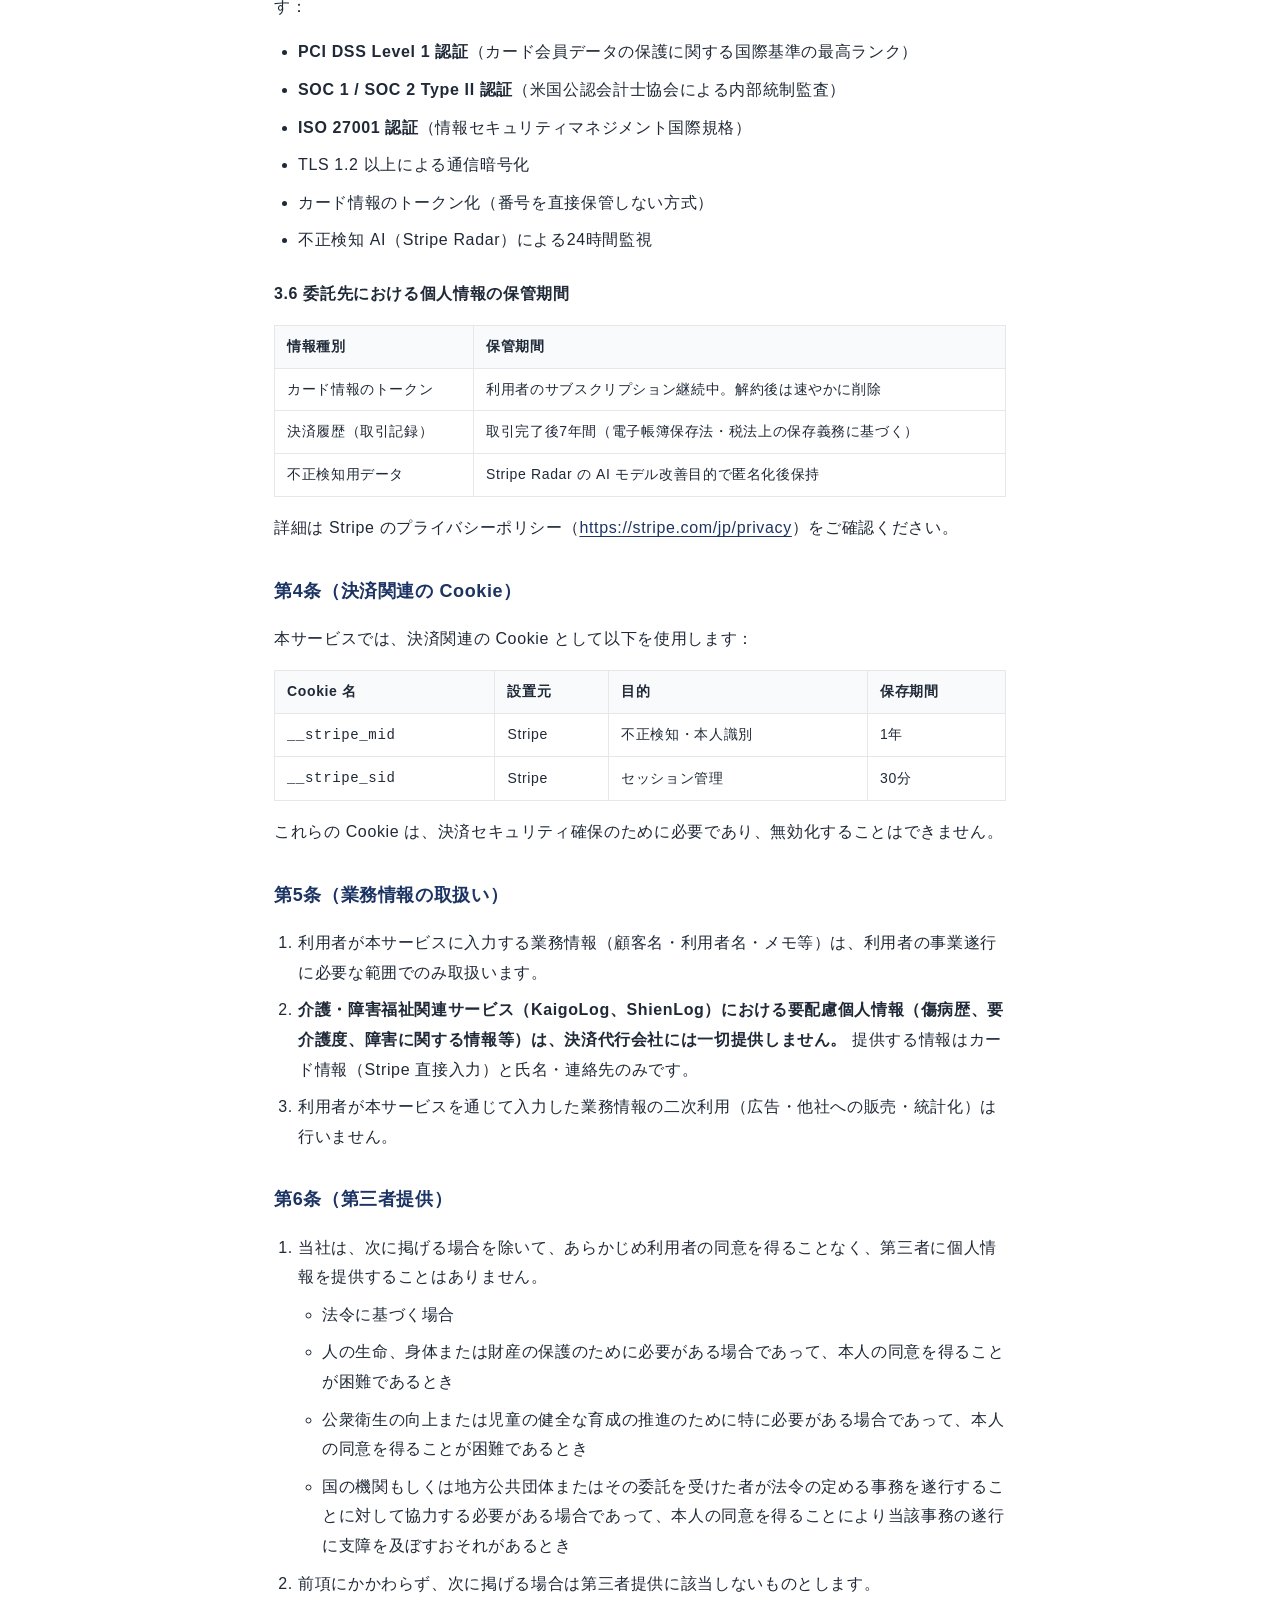
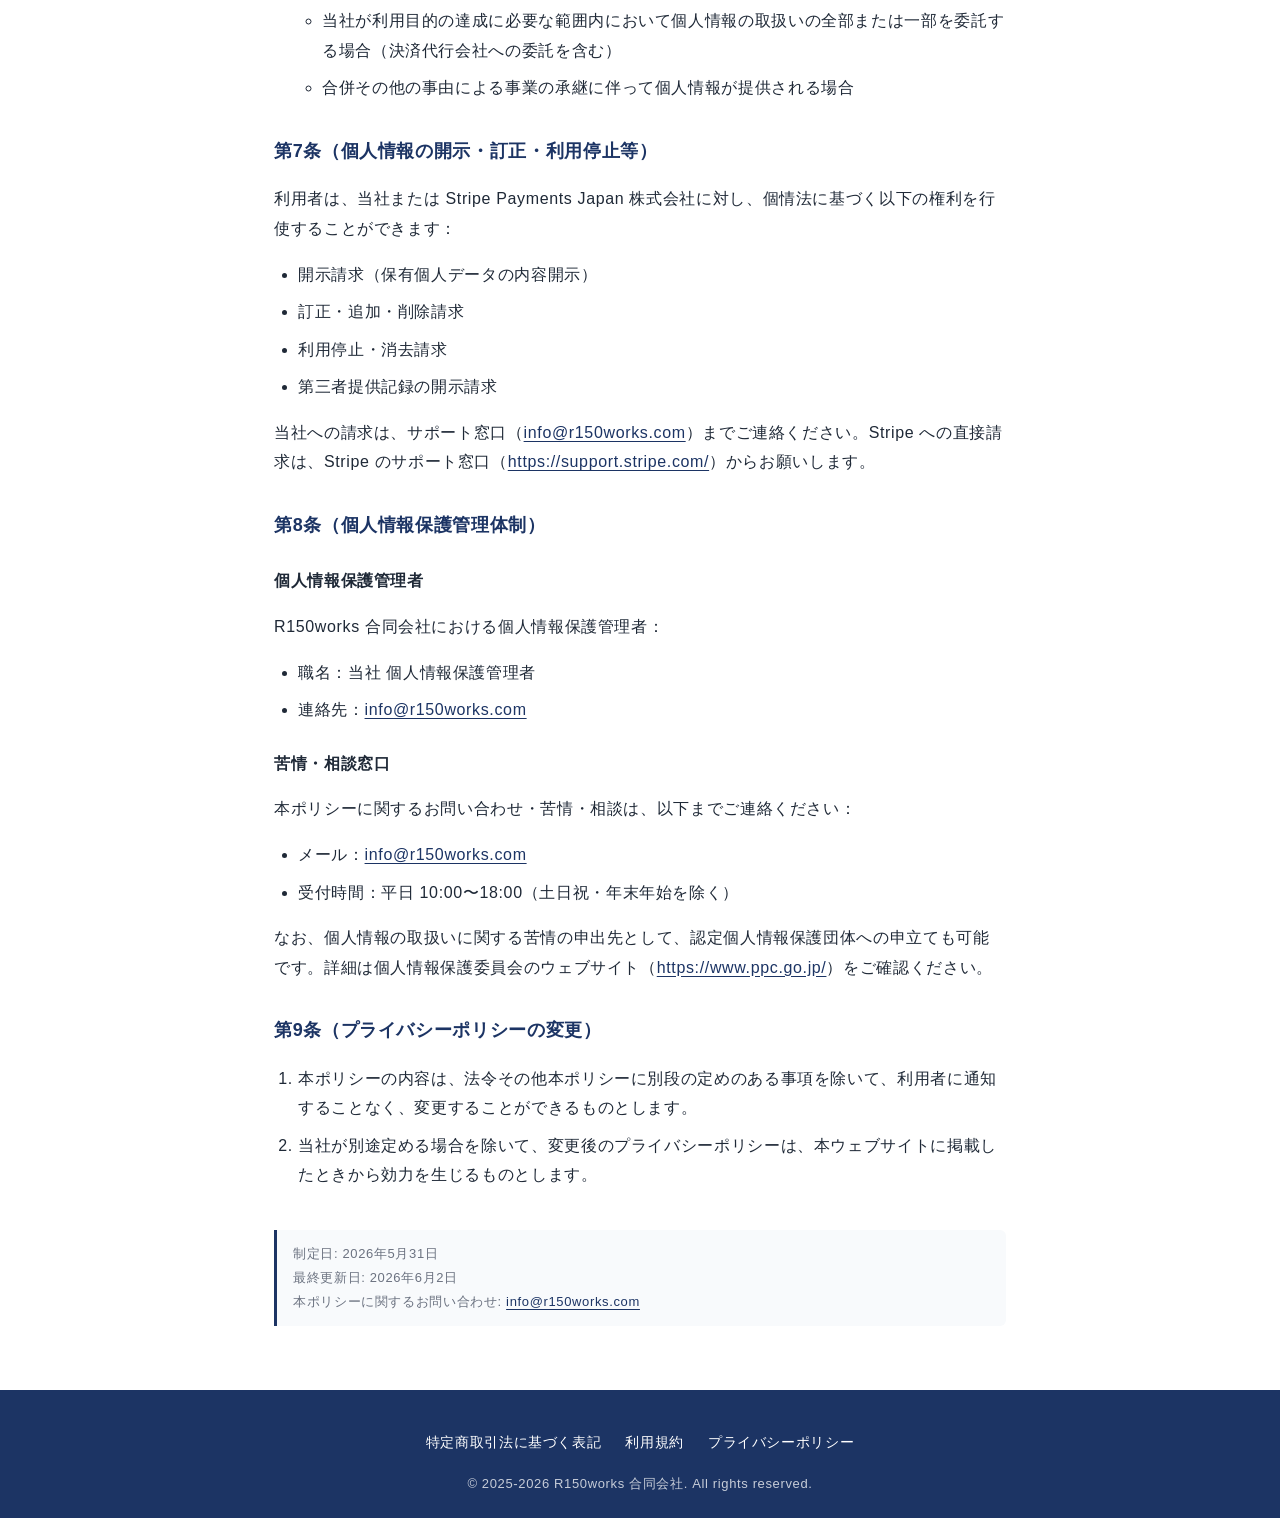
==== commit 146dcc94: "feat(lp): KaigoLog+ShienLog の2本立てに再編・価格を2026-06-02確定ラダーに差替 - AnpiLog/ClinicLog のプロダクトカードを削除、ShienLog" ====
--- a/privacy.html
+++ b/privacy.html
@@ -24,7 +24,7 @@
 <h1>プライバシーポリシー</h1>
 
 <p>
-R150works 合同会社（以下「当社」）は、当社が提供する SaaS サービス（AnpiLog、KaigoLog、ClinicLog 等。以下総称して「本サービス」）における、利用者の個人情報を含む利用者情報（以下「利用者情報」）の取扱いについて、以下のとおりプライバシーポリシー（以下「本ポリシー」）を定めます。
+R150works 合同会社（以下「当社」）は、当社が提供する SaaS サービス（KaigoLog、ShienLog 等。以下総称して「本サービス」）における、利用者の個人情報を含む利用者情報（以下「利用者情報」）の取扱いについて、以下のとおりプライバシーポリシー（以下「本ポリシー」）を定めます。
 </p>
 
 <h2>第1条（収集する利用者情報および収集方法）</h2>
@@ -248,7 +248,7 @@
 <h2>第5条（業務情報の取扱い）</h2>
 <ol>
   <li>利用者が本サービスに入力する業務情報（顧客名・利用者名・メモ等）は、利用者の事業遂行に必要な範囲でのみ取扱います。</li>
-  <li><strong>医療・介護関連サービス（KaigoLog、ClinicLog）における要配慮個人情報（傷病歴、要介護度等）は、決済代行会社には一切提供しません。</strong> 提供する情報はカード情報（Stripe 直接入力）と氏名・連絡先のみです。</li>
+  <li><strong>介護・障害福祉関連サービス（KaigoLog、ShienLog）における要配慮個人情報（傷病歴、要介護度、障害に関する情報等）は、決済代行会社には一切提供しません。</strong> 提供する情報はカード情報（Stripe 直接入力）と氏名・連絡先のみです。</li>
   <li>利用者が本サービスを通じて入力した業務情報の二次利用（広告・他社への販売・統計化）は行いません。</li>
 </ol>
 
@@ -308,8 +308,8 @@
 </ol>
 
 <p class="note" style="margin-top: 40px;">
-  制定日: 2026年5月XX日<br>
-  最終更新日: 2026年5月31日<br>
+  制定日: 2026年5月31日<br>
+  最終更新日: 2026年6月2日<br>
   本ポリシーに関するお問い合わせ: <a href="mailto:info@r150works.com">info@r150works.com</a>
 </p>
 
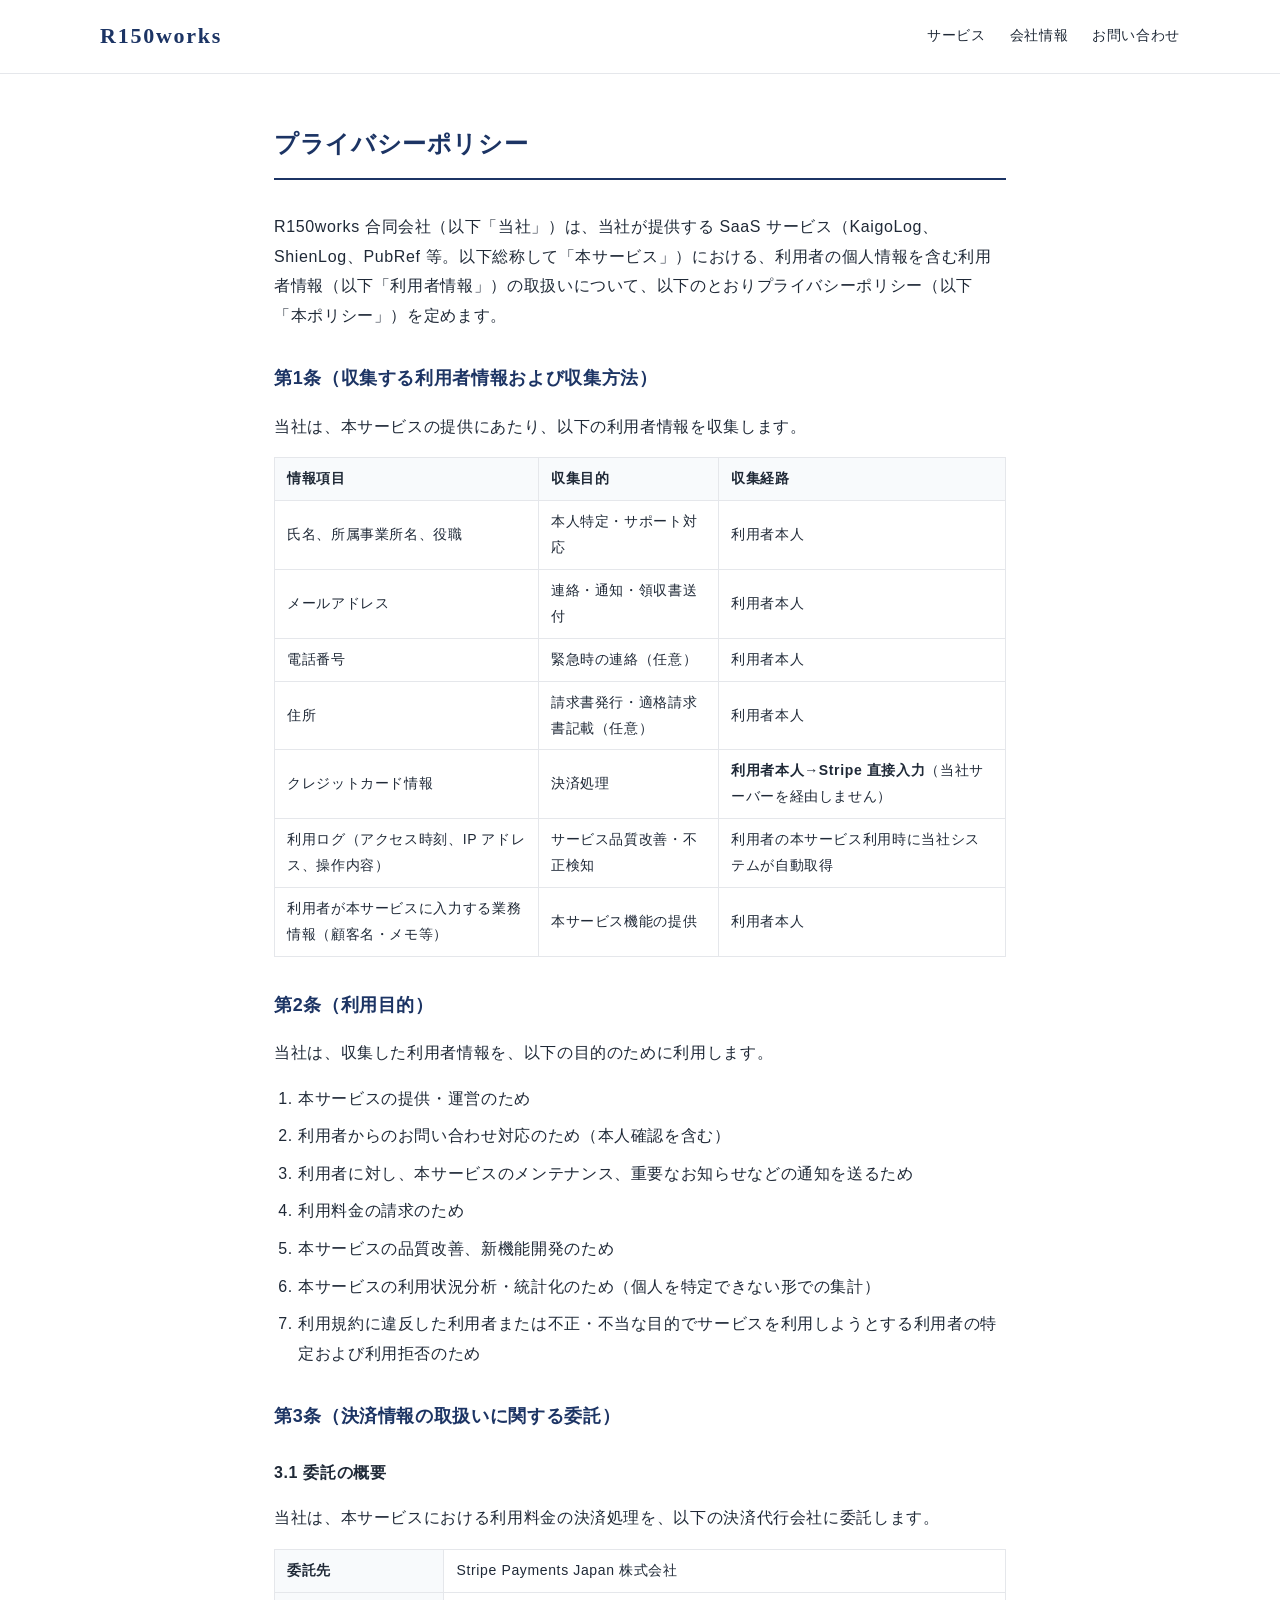
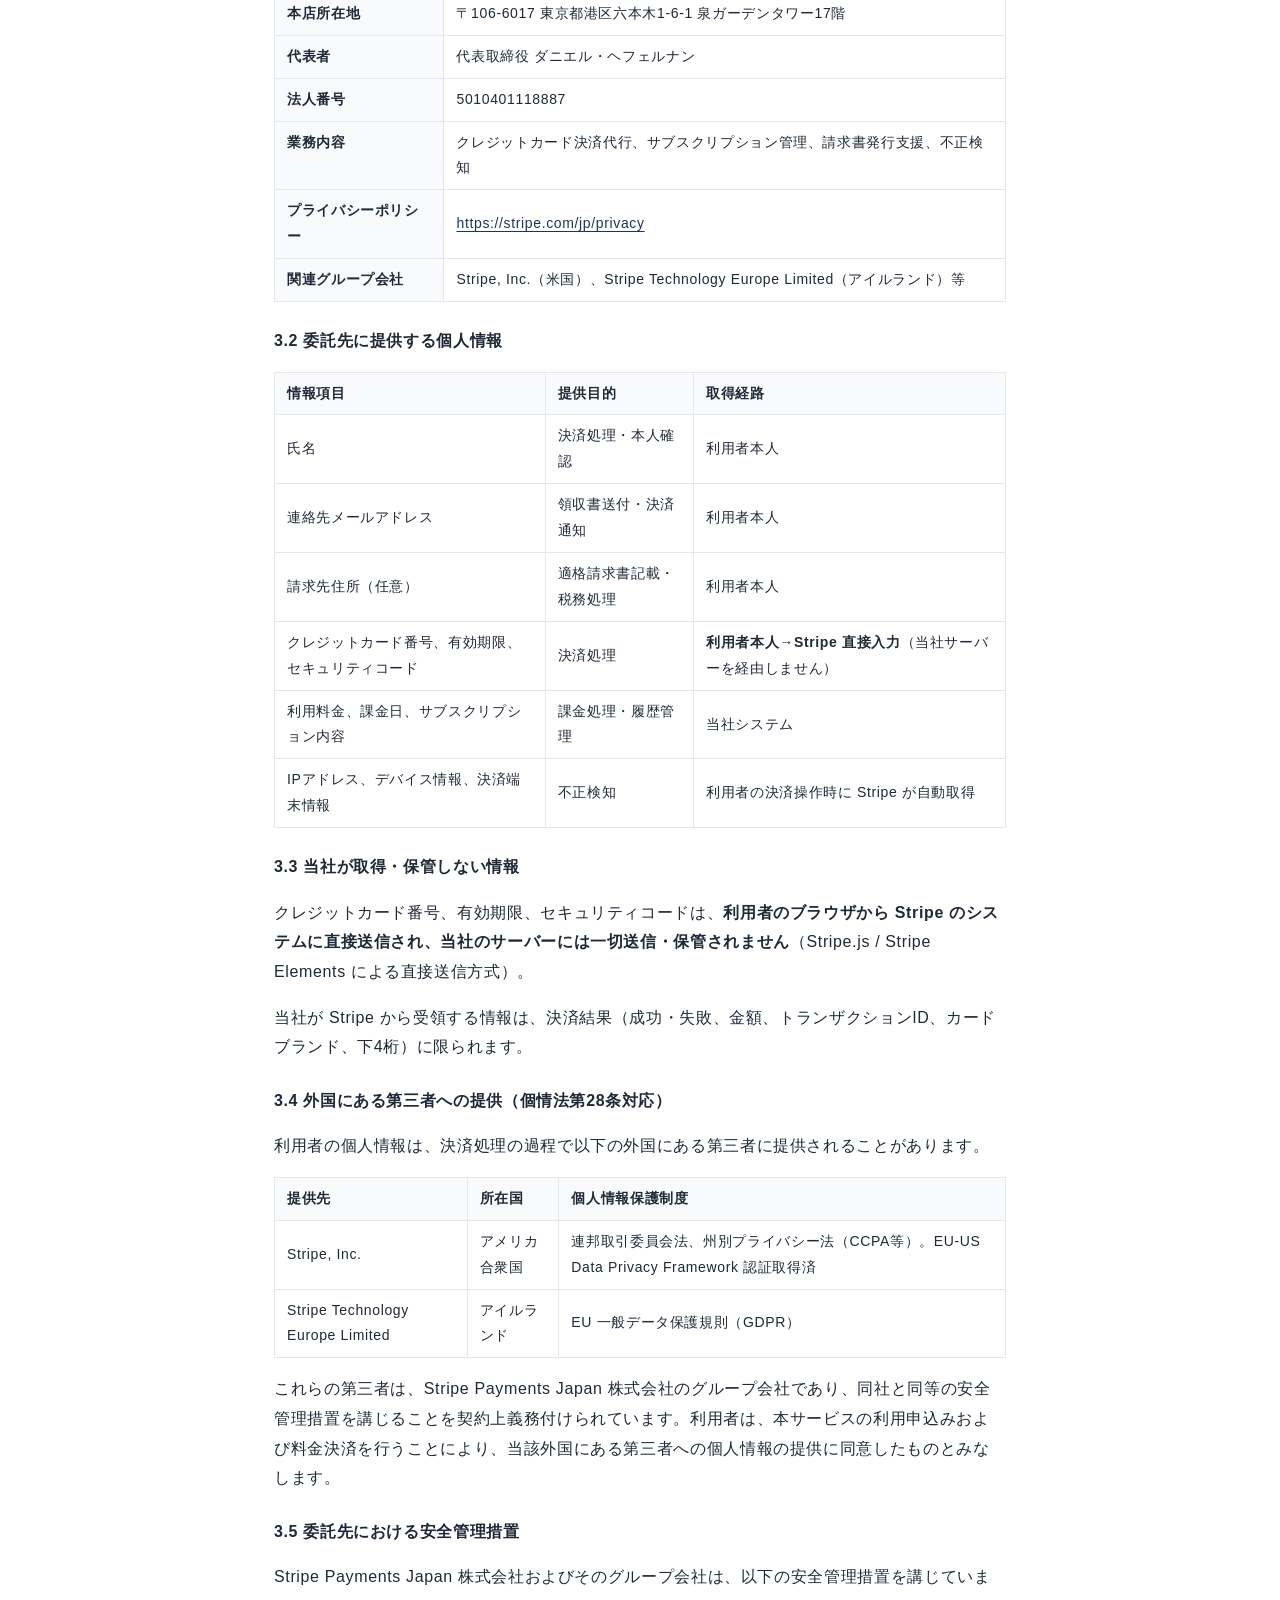
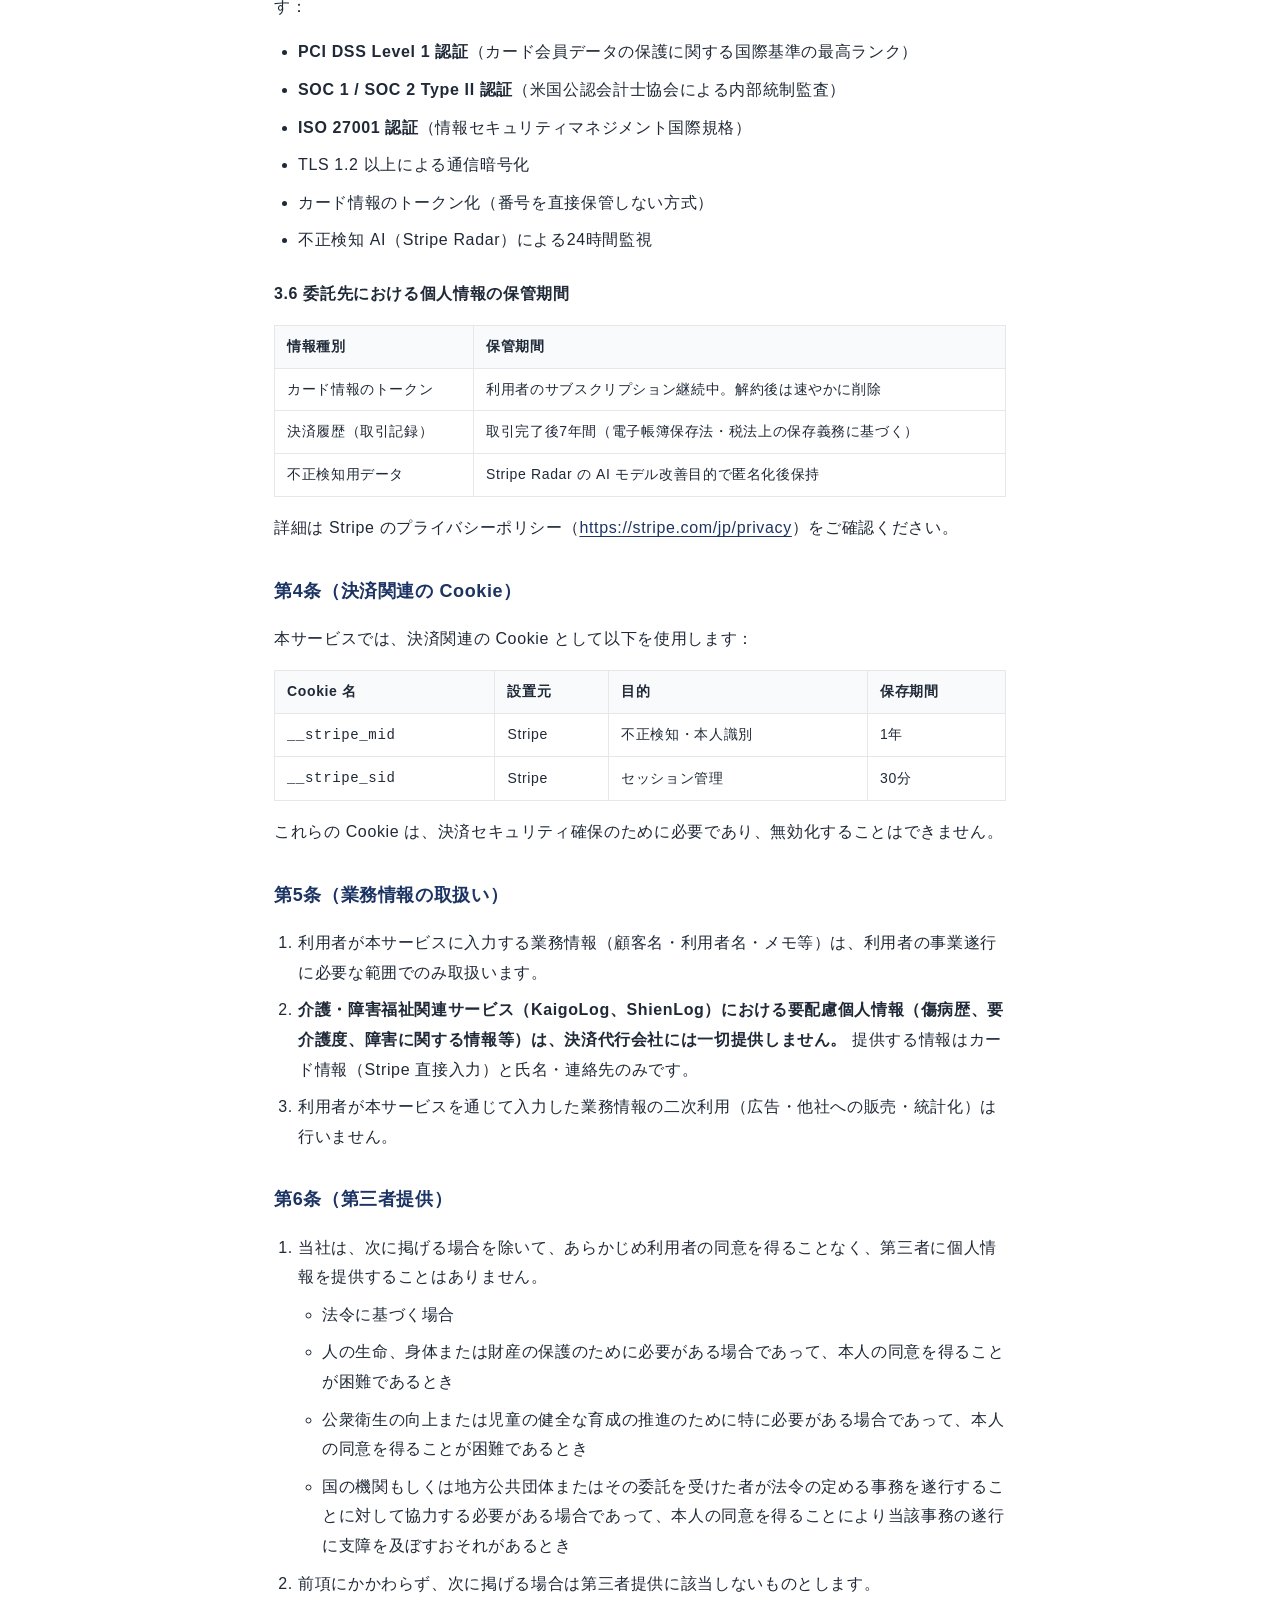
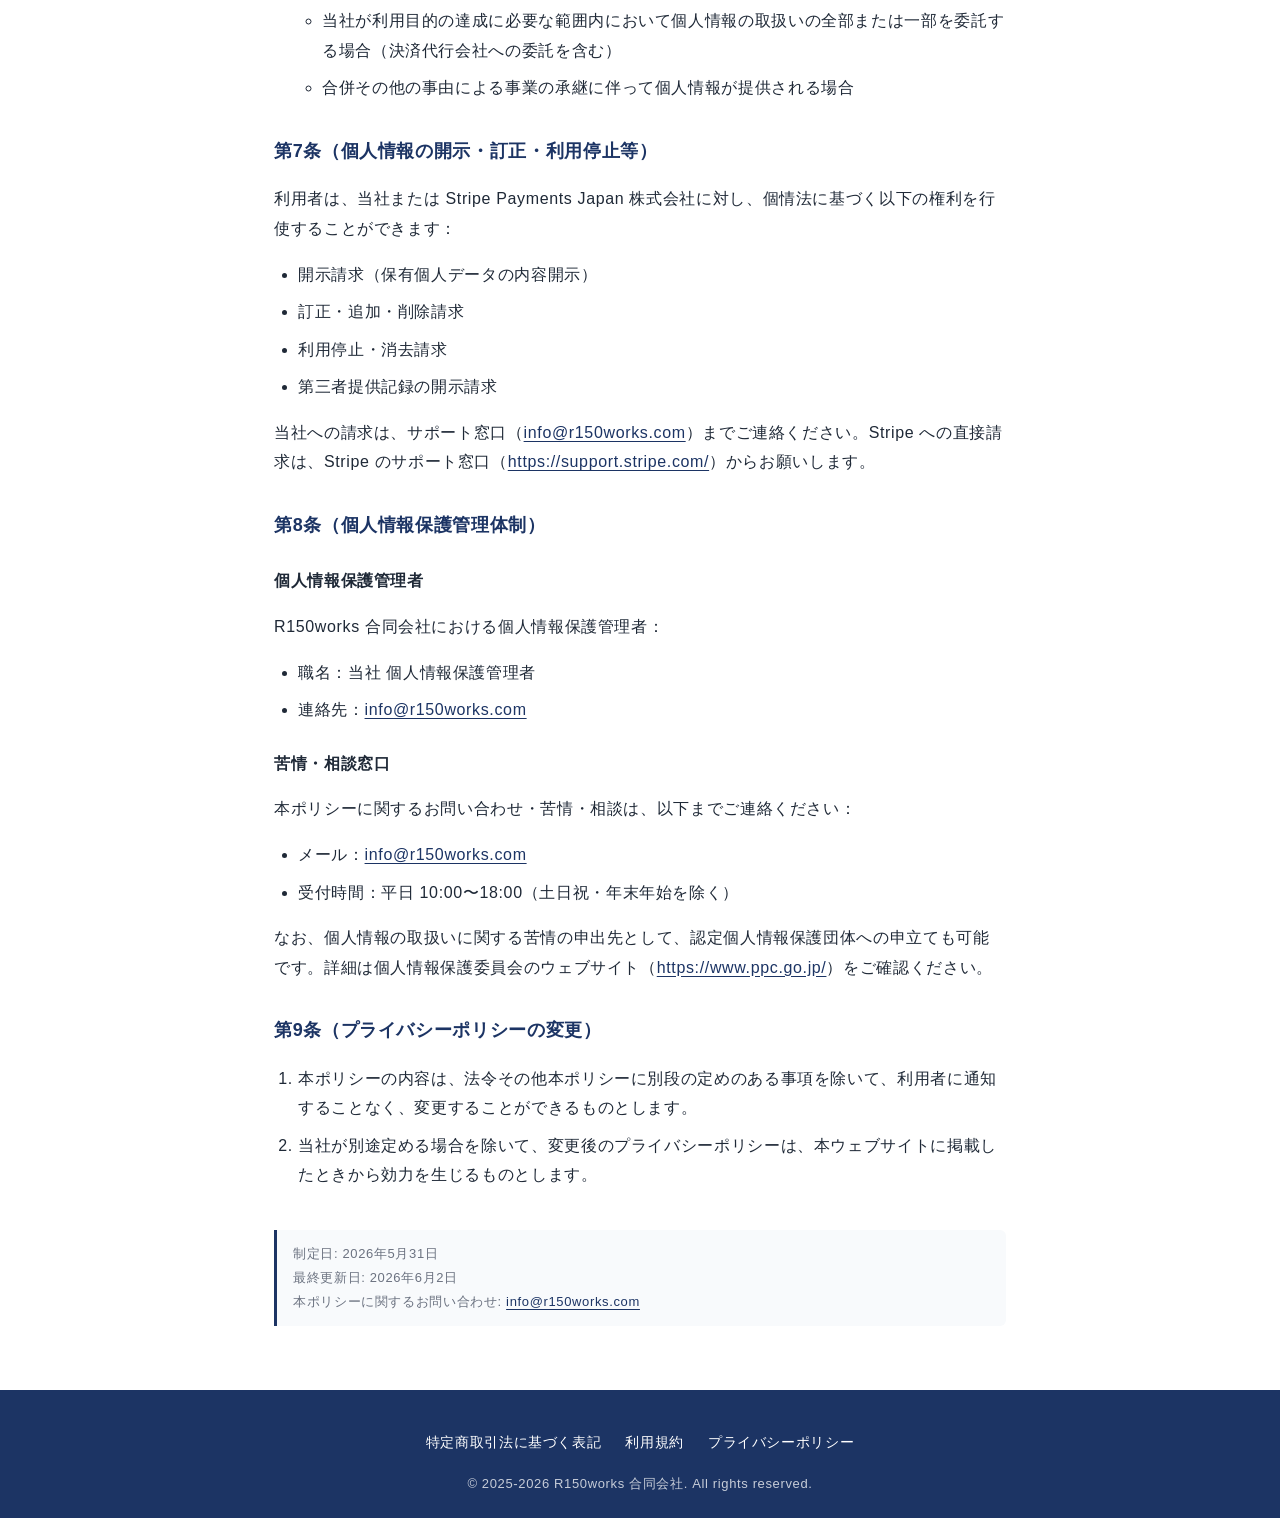
==== commit 4b37cd91: "OQ-131: 利用規約・プライバシーポリシーに PubRef を対象サービスとして明記 - terms.html / privacy.html 冒頭のサービス定義に「PubRef」を追加 - ter" ====
--- a/privacy.html
+++ b/privacy.html
@@ -24,7 +24,7 @@
 <h1>プライバシーポリシー</h1>
 
 <p>
-R150works 合同会社（以下「当社」）は、当社が提供する SaaS サービス（KaigoLog、ShienLog 等。以下総称して「本サービス」）における、利用者の個人情報を含む利用者情報（以下「利用者情報」）の取扱いについて、以下のとおりプライバシーポリシー（以下「本ポリシー」）を定めます。
+R150works 合同会社（以下「当社」）は、当社が提供する SaaS サービス（KaigoLog、ShienLog、PubRef 等。以下総称して「本サービス」）における、利用者の個人情報を含む利用者情報（以下「利用者情報」）の取扱いについて、以下のとおりプライバシーポリシー（以下「本ポリシー」）を定めます。
 </p>
 
 <h2>第1条（収集する利用者情報および収集方法）</h2>
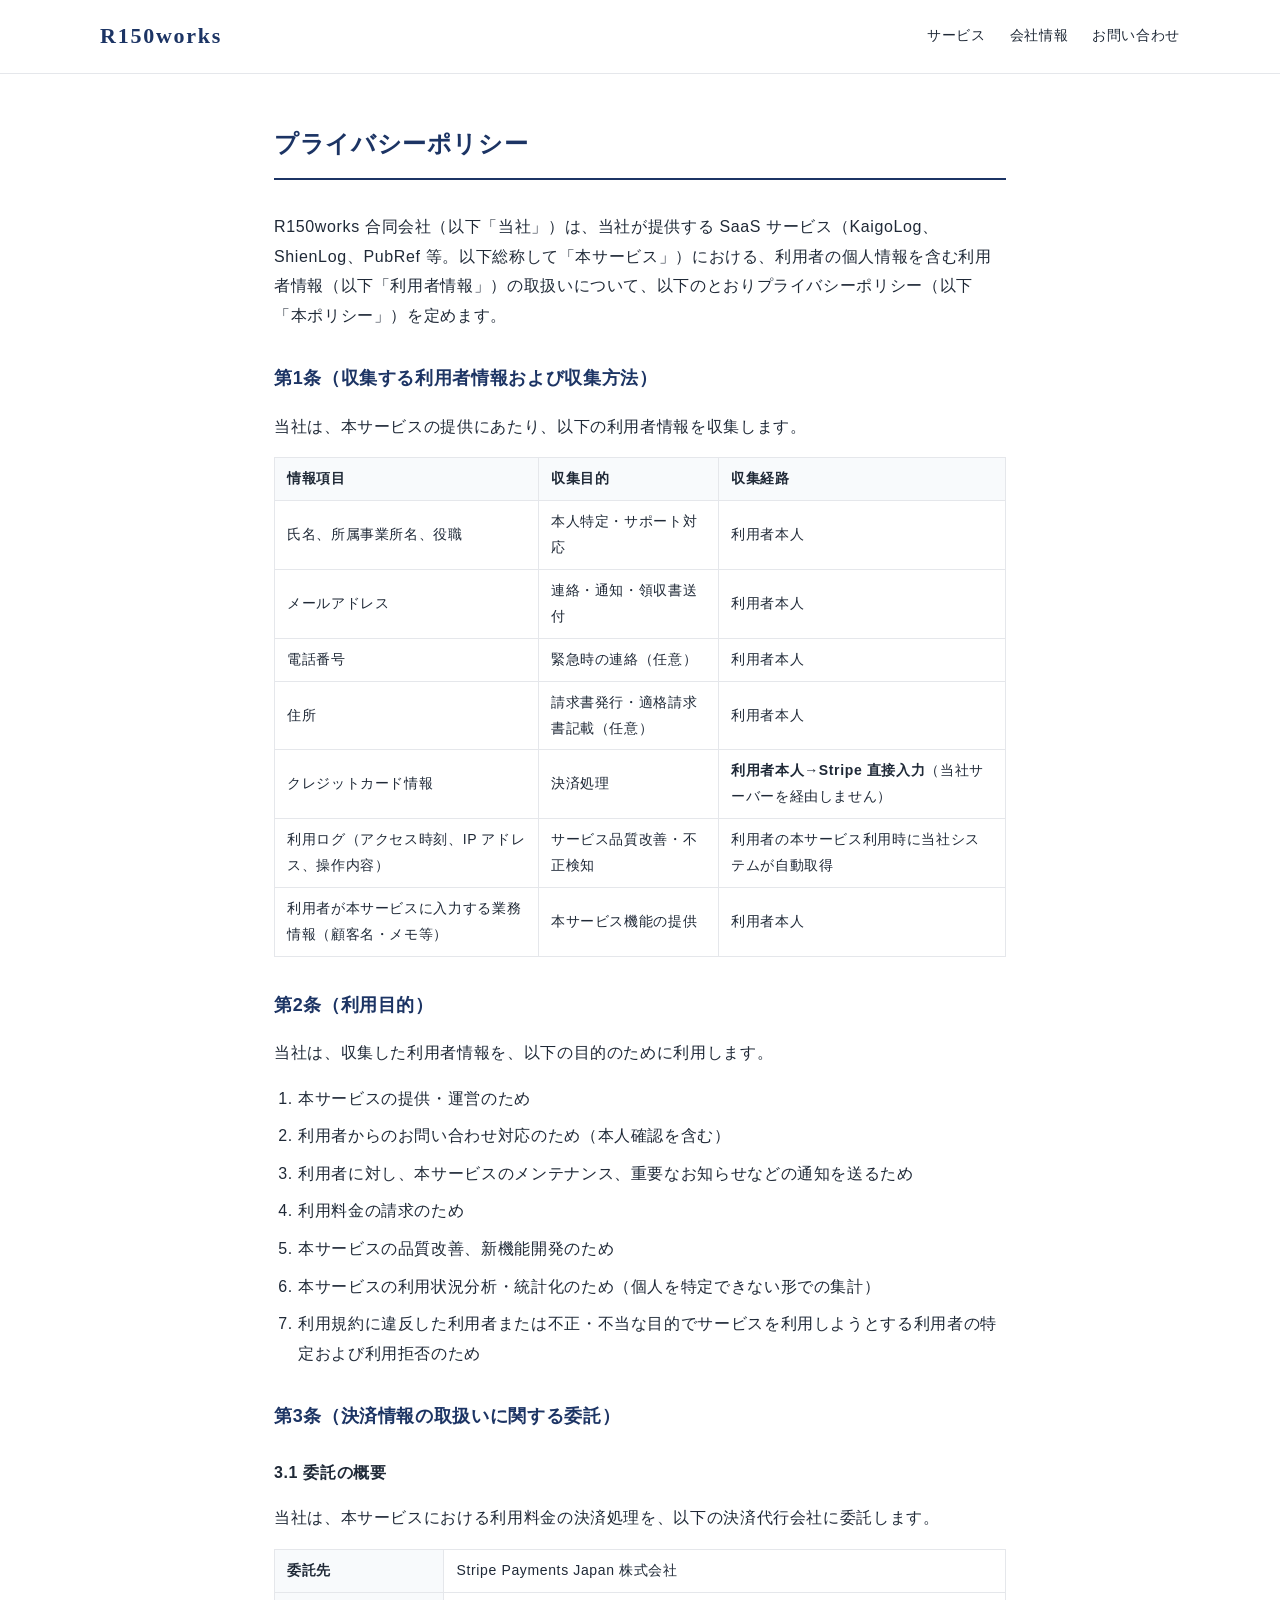
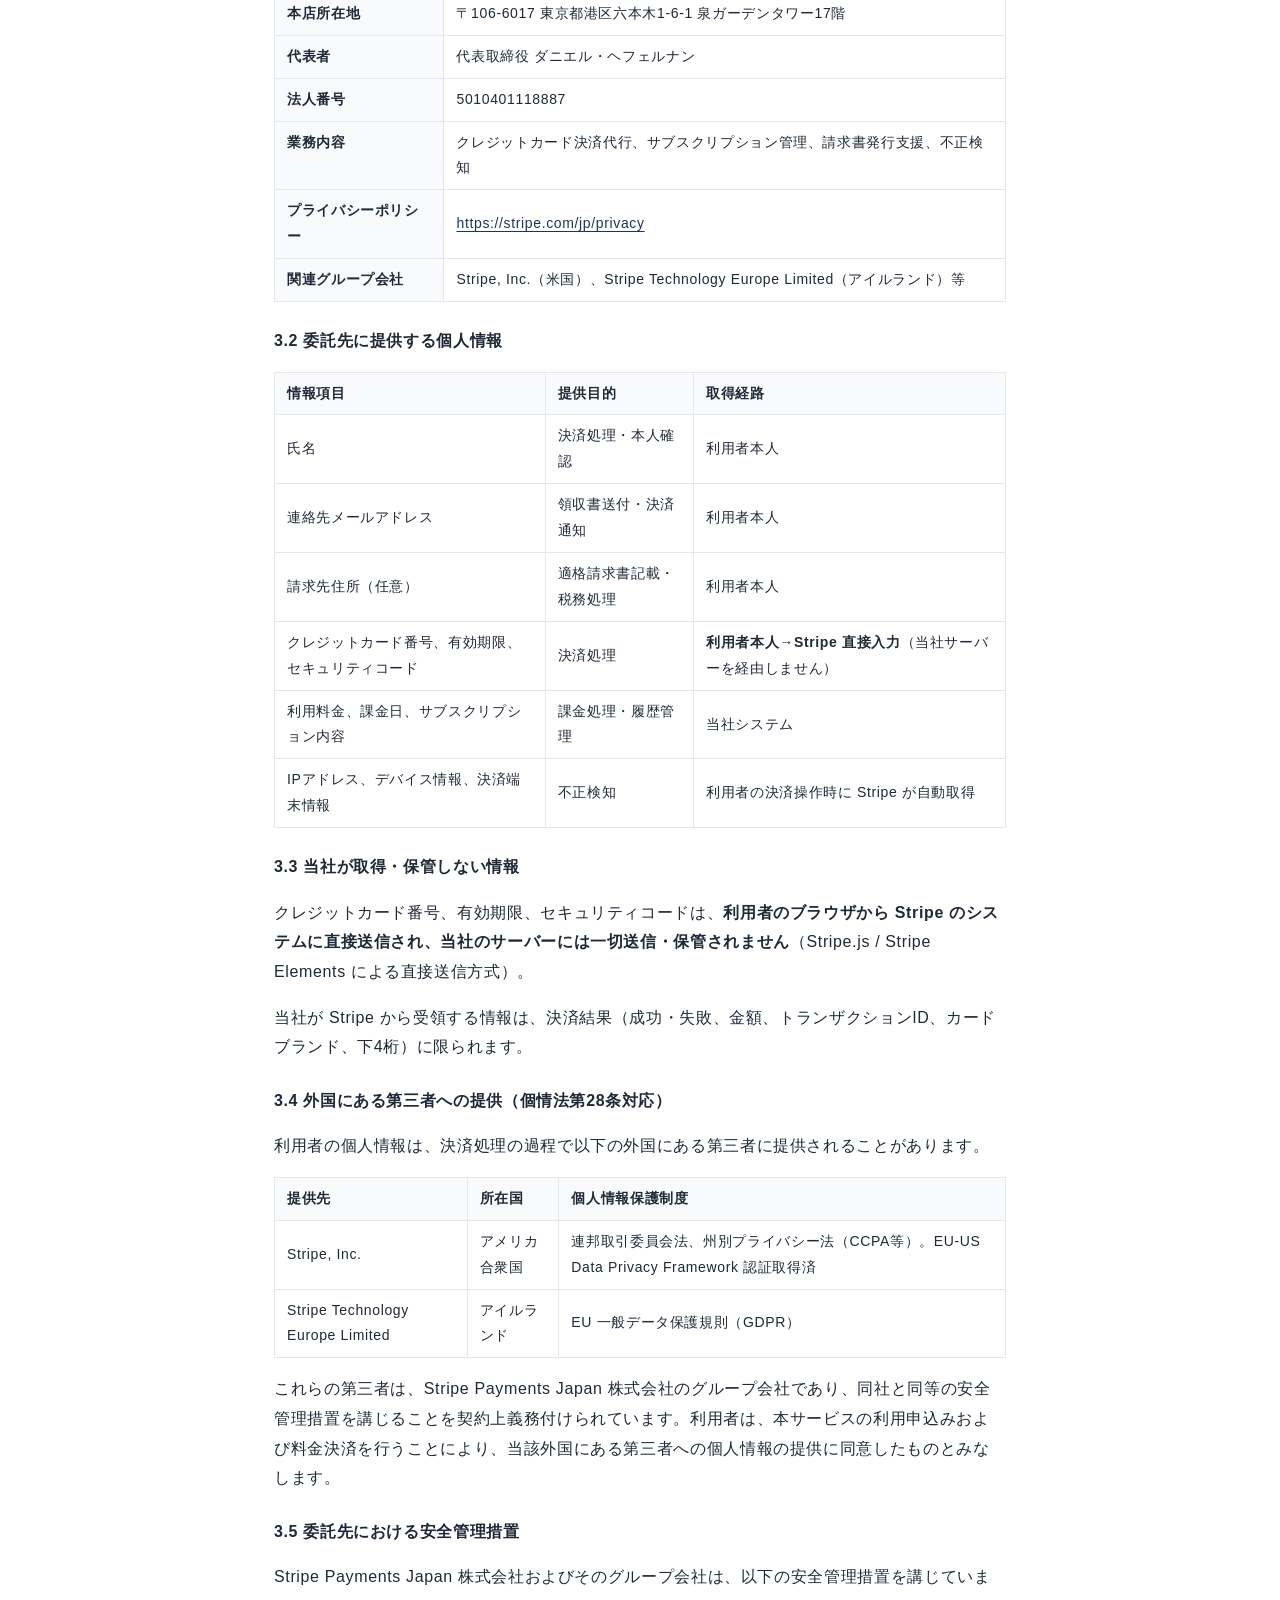
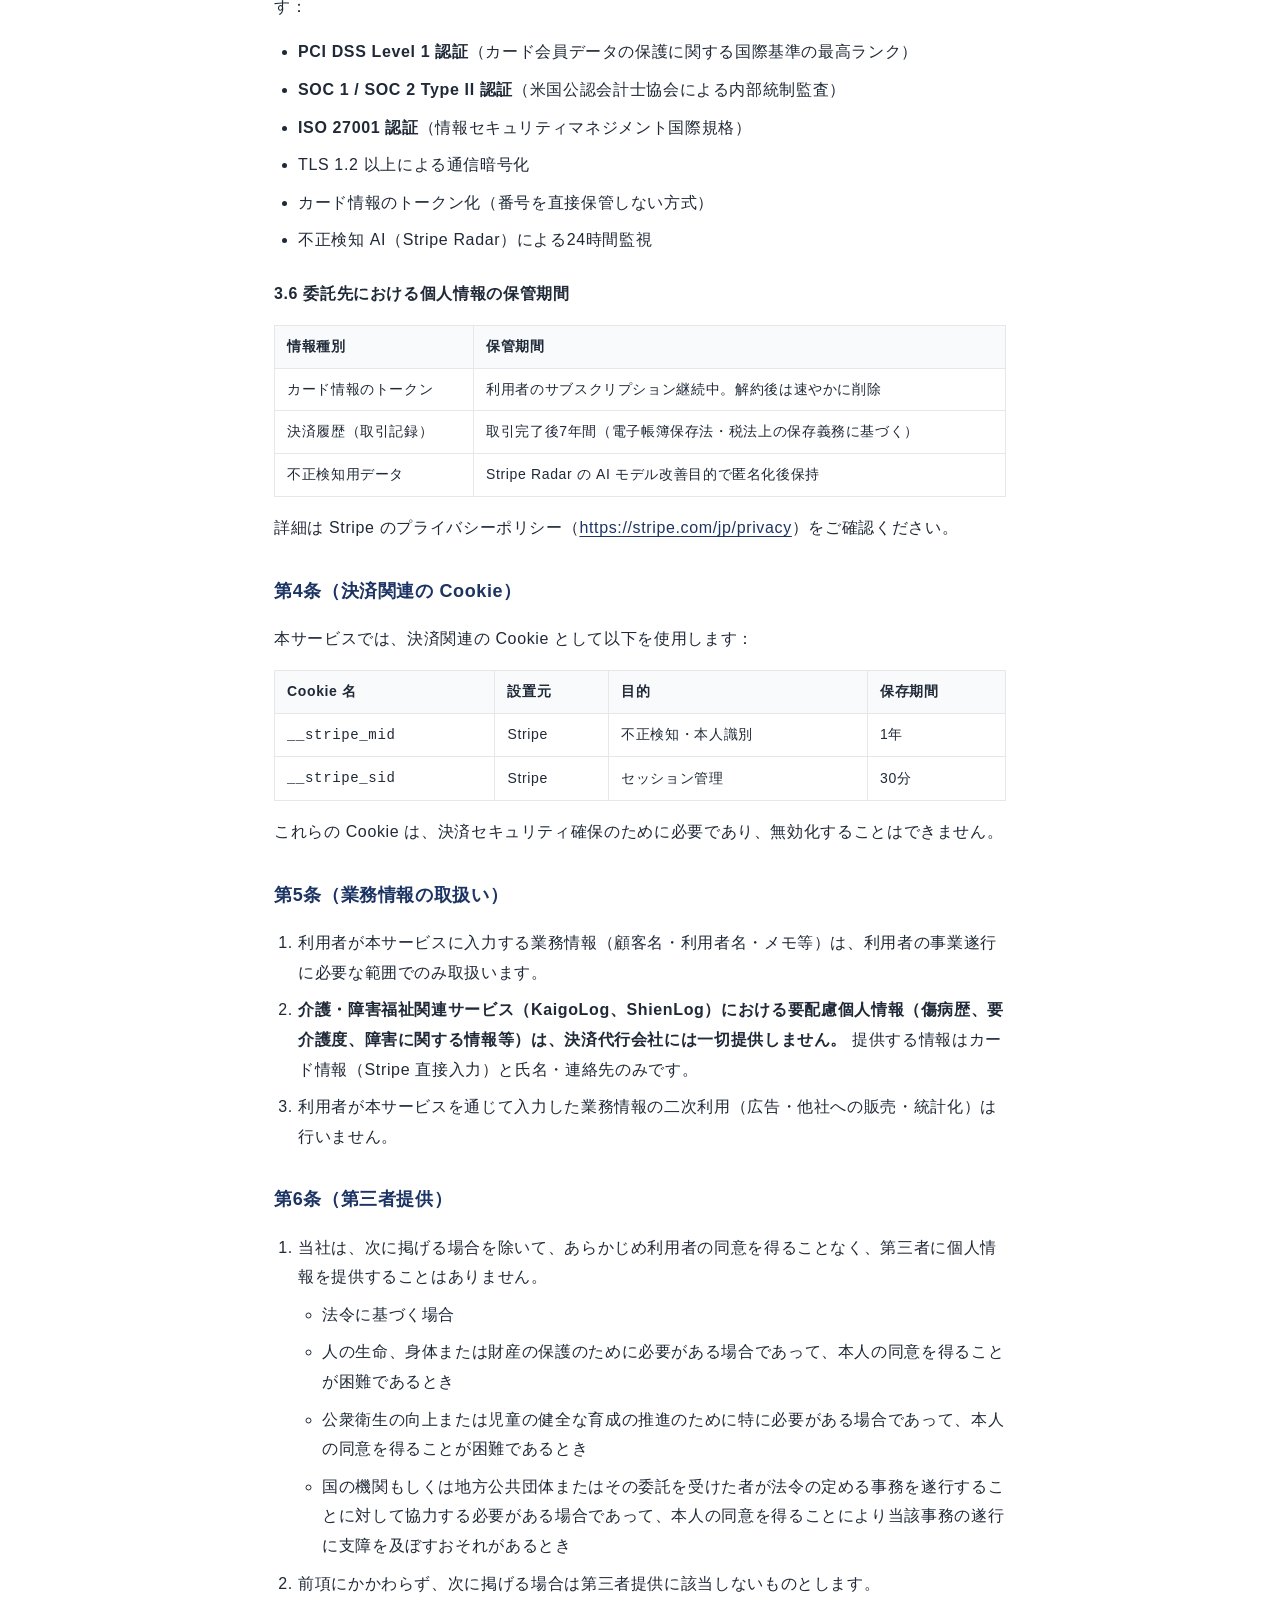
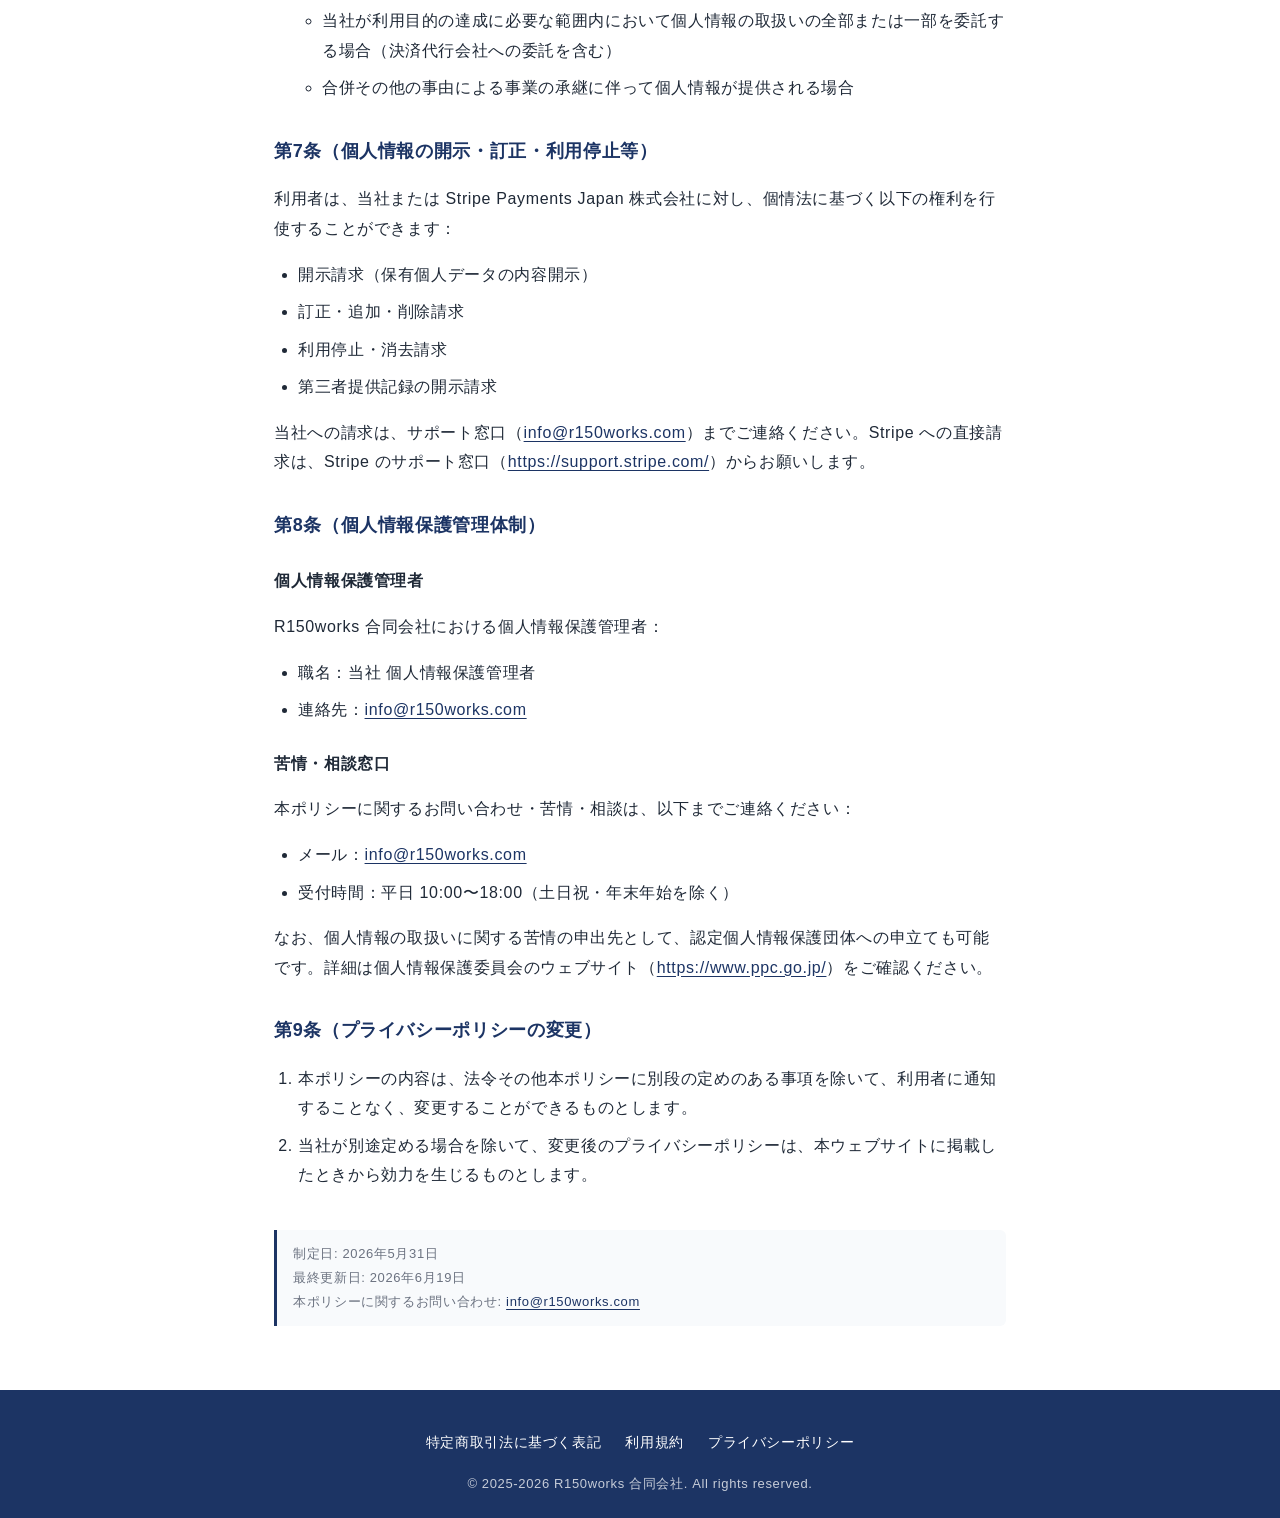
==== commit b6c2b400: "OQ-131対応: terms/privacy の最終更新日を 2026-06-19 に更新 Co-Authored-By: Claude Sonnet 4.6 <noreply@anthropic." ====
--- a/privacy.html
+++ b/privacy.html
@@ -309,7 +309,7 @@
 
 <p class="note" style="margin-top: 40px;">
   制定日: 2026年5月31日<br>
-  最終更新日: 2026年6月2日<br>
+  最終更新日: 2026年6月19日<br>
   本ポリシーに関するお問い合わせ: <a href="mailto:info@r150works.com">info@r150works.com</a>
 </p>
 
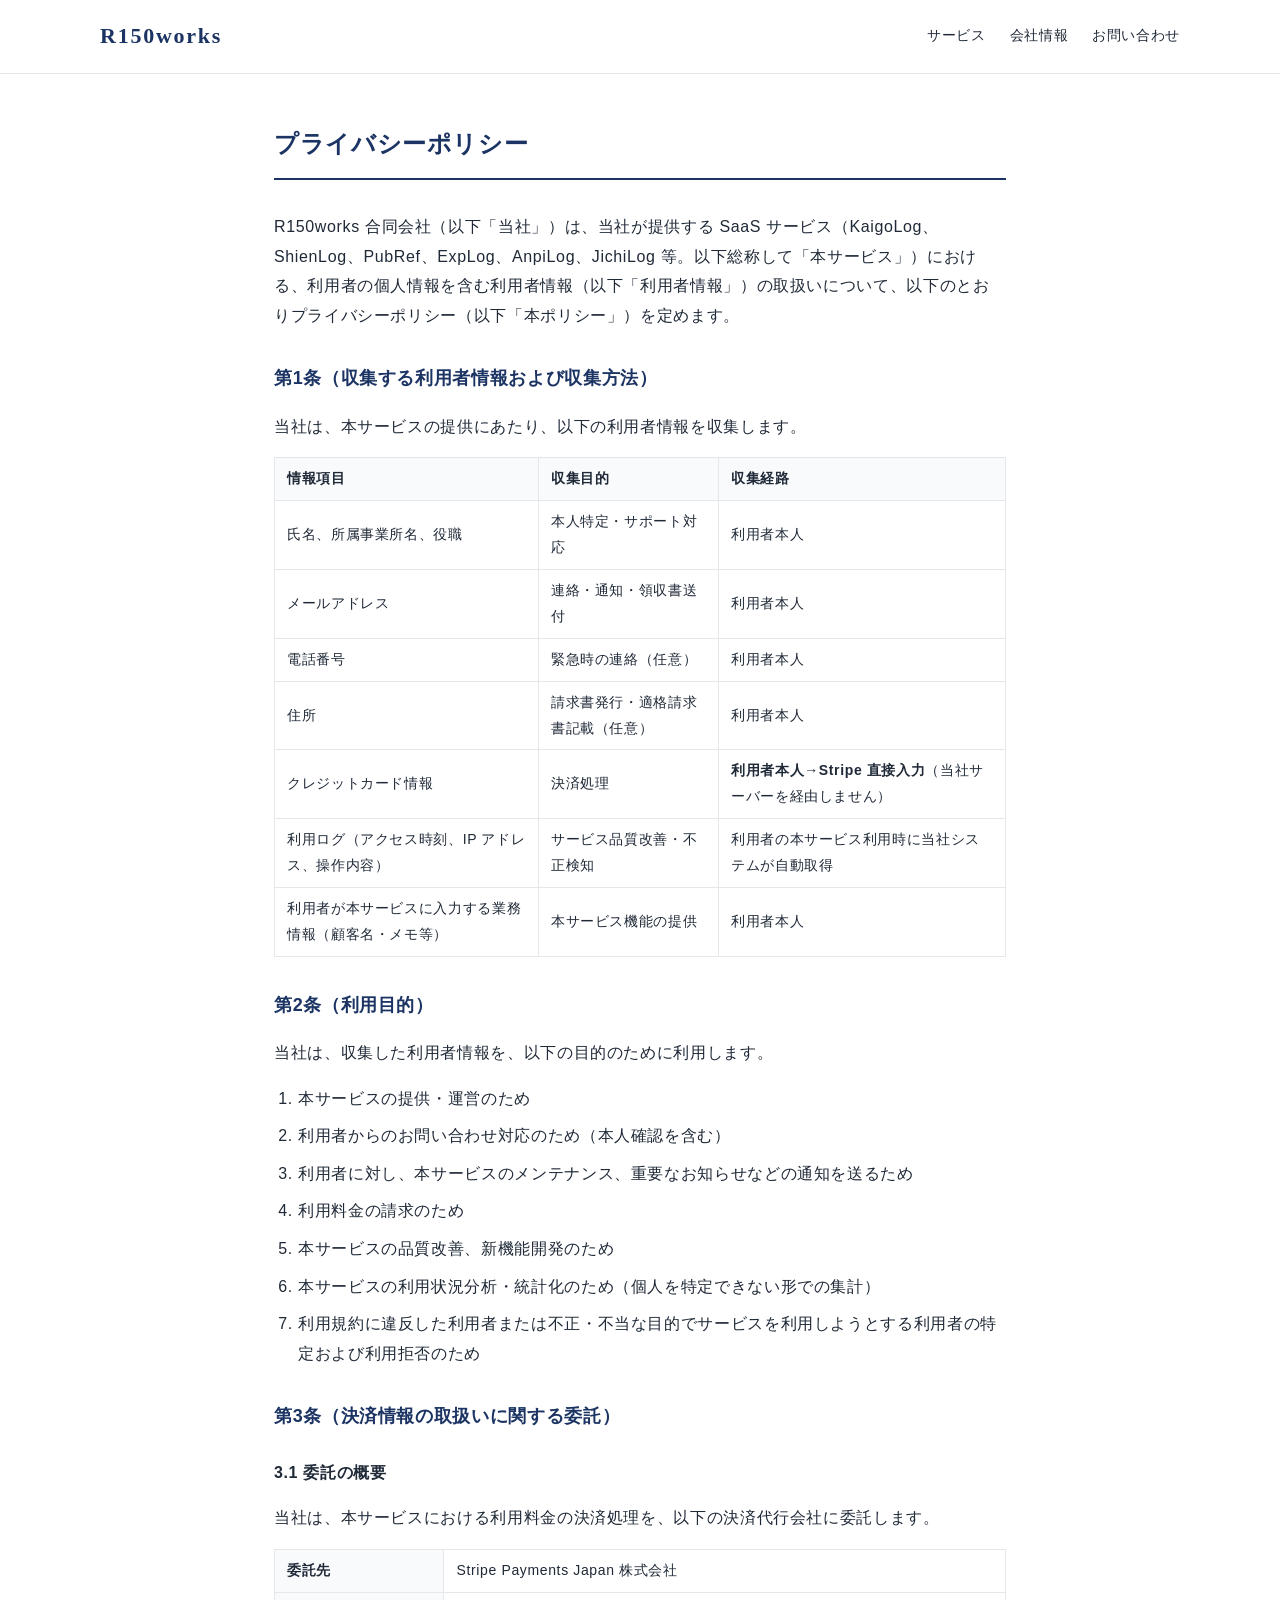
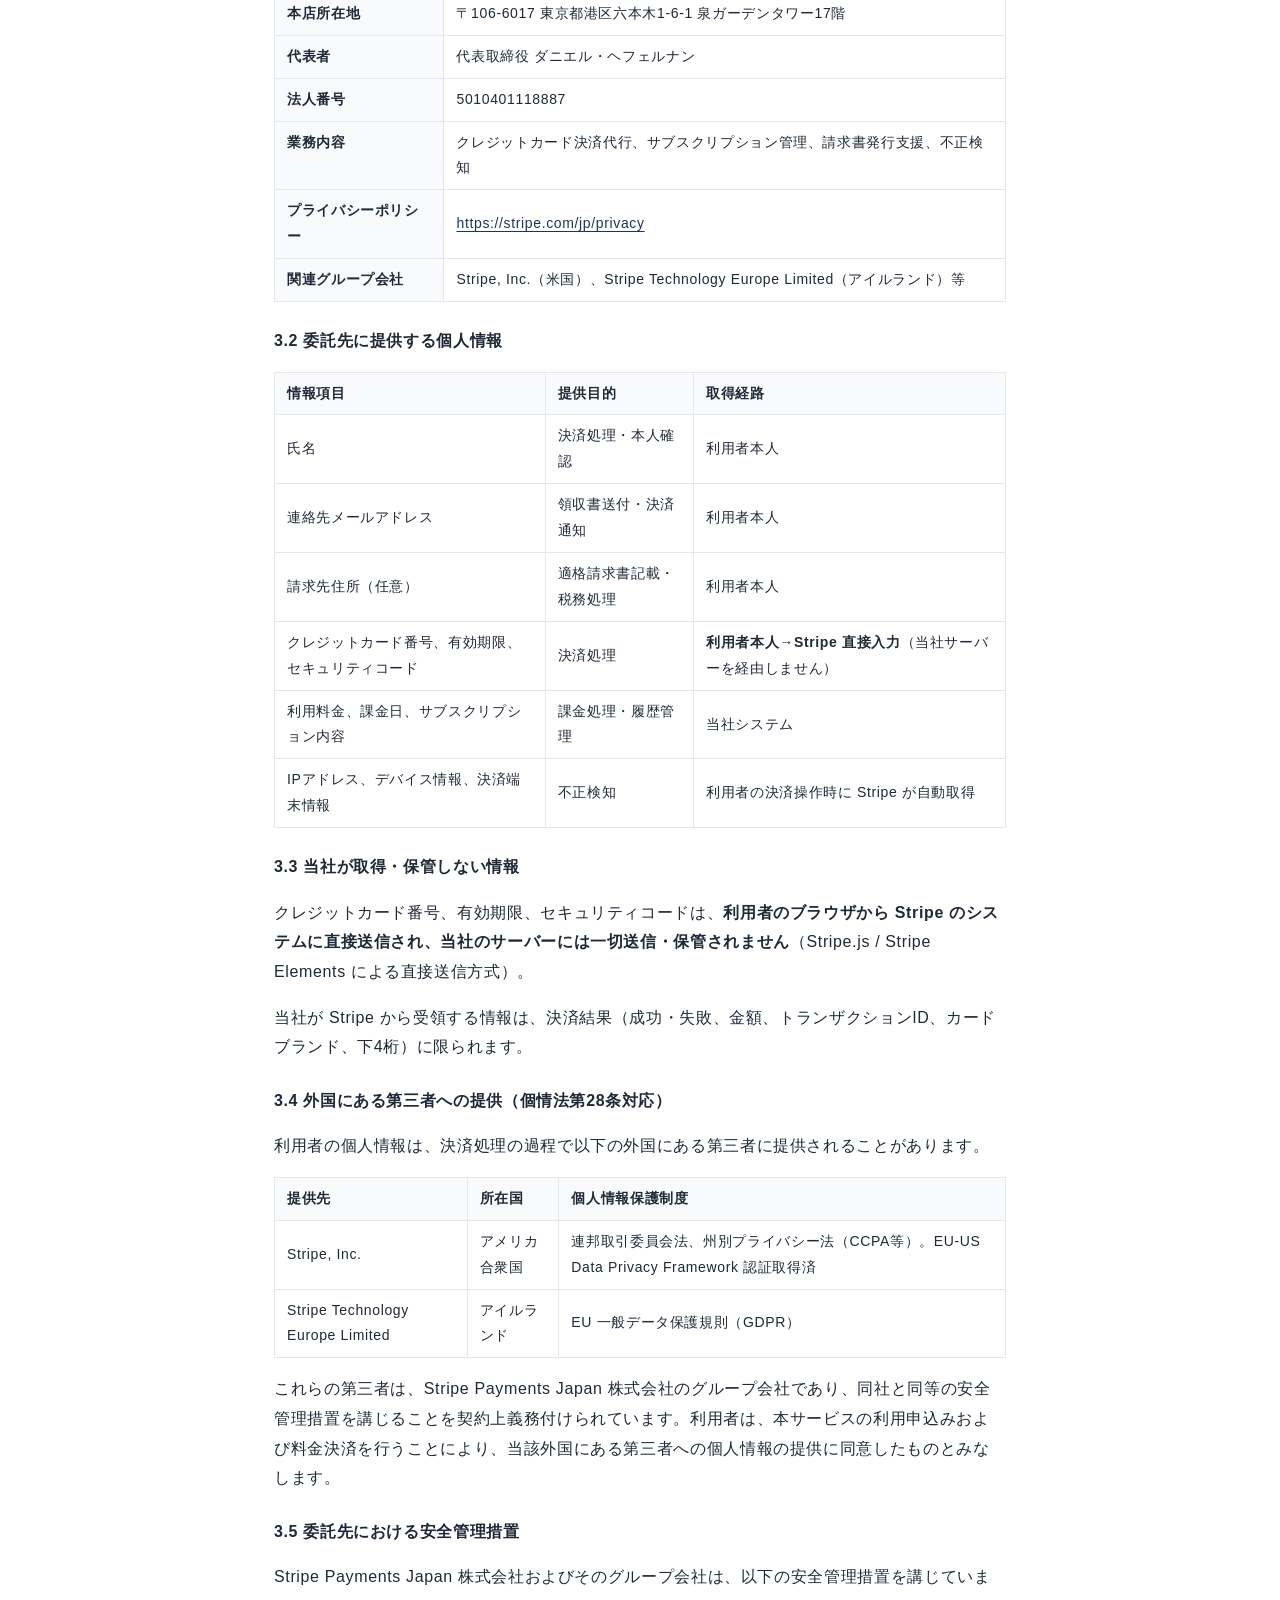
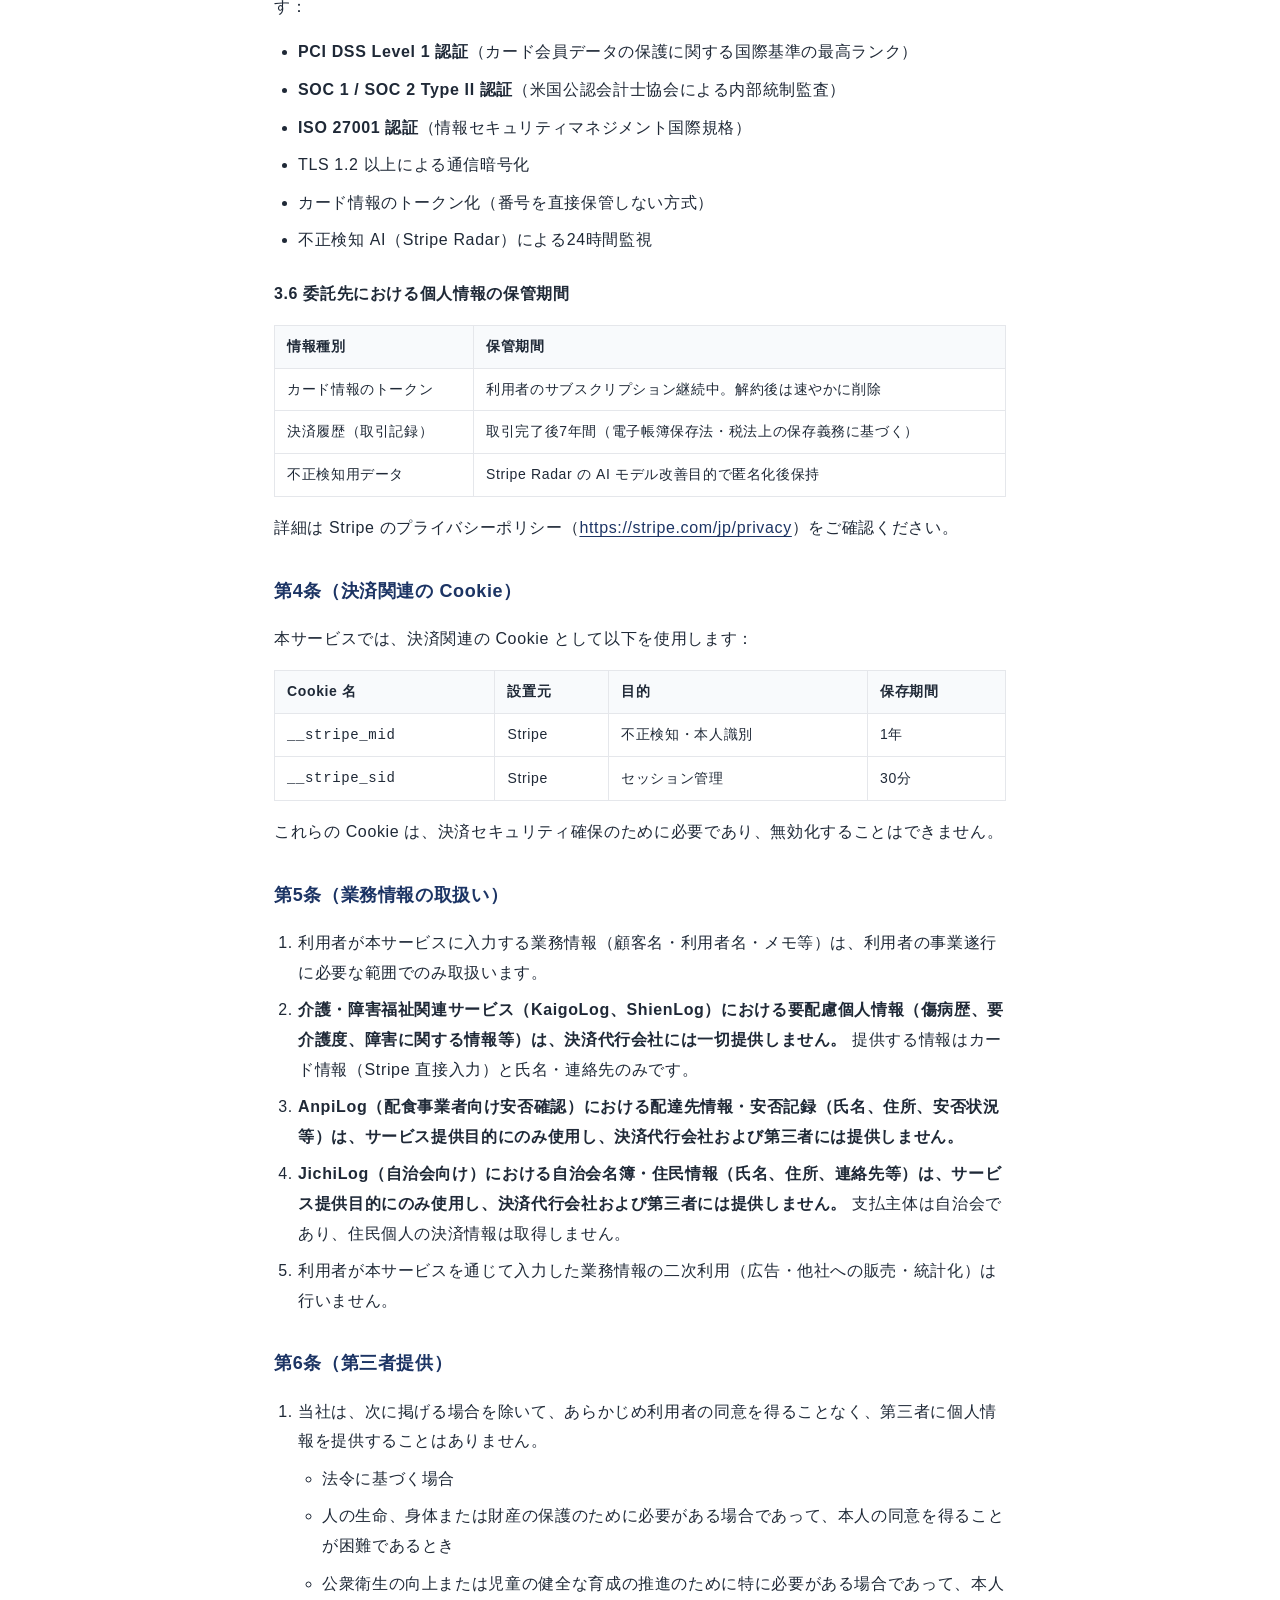
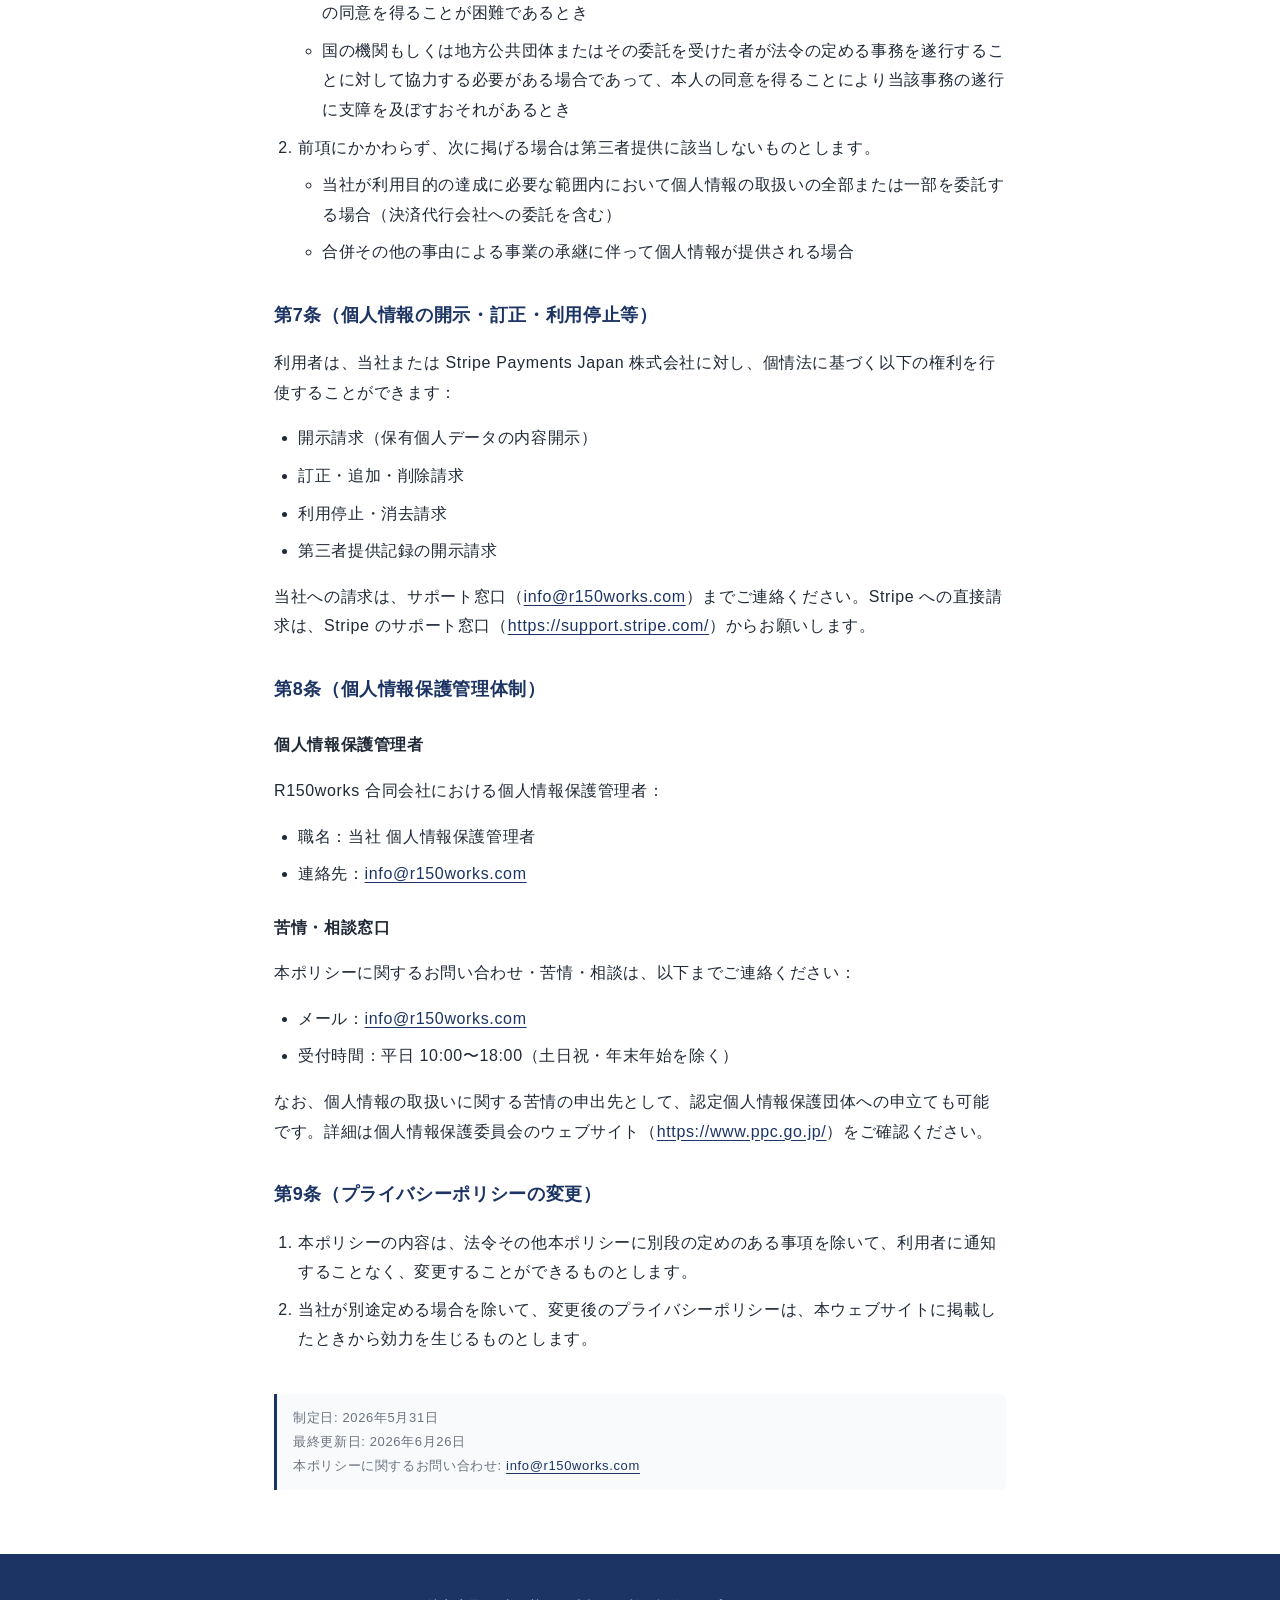
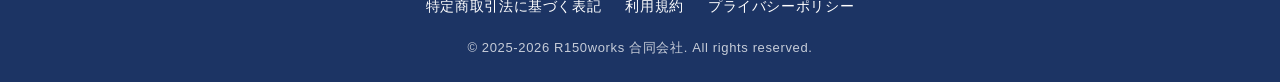
==== commit 1abbc92d: "全7プロダクト掲載・ヒーロー全社包含・会社情報を飲食事業に是正・法務追記 - ヒーロー刷新: 「支える人を、仕組みで支える。」全プロダクトを包含する文言に - 製品カード追加: PubRef/ExpL" ====
--- a/privacy.html
+++ b/privacy.html
@@ -24,7 +24,7 @@
 <h1>プライバシーポリシー</h1>
 
 <p>
-R150works 合同会社（以下「当社」）は、当社が提供する SaaS サービス（KaigoLog、ShienLog、PubRef 等。以下総称して「本サービス」）における、利用者の個人情報を含む利用者情報（以下「利用者情報」）の取扱いについて、以下のとおりプライバシーポリシー（以下「本ポリシー」）を定めます。
+R150works 合同会社（以下「当社」）は、当社が提供する SaaS サービス（KaigoLog、ShienLog、PubRef、ExpLog、AnpiLog、JichiLog 等。以下総称して「本サービス」）における、利用者の個人情報を含む利用者情報（以下「利用者情報」）の取扱いについて、以下のとおりプライバシーポリシー（以下「本ポリシー」）を定めます。
 </p>
 
 <h2>第1条（収集する利用者情報および収集方法）</h2>
@@ -249,6 +249,8 @@
 <ol>
   <li>利用者が本サービスに入力する業務情報（顧客名・利用者名・メモ等）は、利用者の事業遂行に必要な範囲でのみ取扱います。</li>
   <li><strong>介護・障害福祉関連サービス（KaigoLog、ShienLog）における要配慮個人情報（傷病歴、要介護度、障害に関する情報等）は、決済代行会社には一切提供しません。</strong> 提供する情報はカード情報（Stripe 直接入力）と氏名・連絡先のみです。</li>
+  <li><strong>AnpiLog（配食事業者向け安否確認）における配達先情報・安否記録（氏名、住所、安否状況等）は、サービス提供目的にのみ使用し、決済代行会社および第三者には提供しません。</strong></li>
+  <li><strong>JichiLog（自治会向け）における自治会名簿・住民情報（氏名、住所、連絡先等）は、サービス提供目的にのみ使用し、決済代行会社および第三者には提供しません。</strong> 支払主体は自治会であり、住民個人の決済情報は取得しません。</li>
   <li>利用者が本サービスを通じて入力した業務情報の二次利用（広告・他社への販売・統計化）は行いません。</li>
 </ol>
 
@@ -309,7 +311,7 @@
 
 <p class="note" style="margin-top: 40px;">
   制定日: 2026年5月31日<br>
-  最終更新日: 2026年6月19日<br>
+  最終更新日: 2026年6月26日<br>
   本ポリシーに関するお問い合わせ: <a href="mailto:info@r150works.com">info@r150works.com</a>
 </p>
 
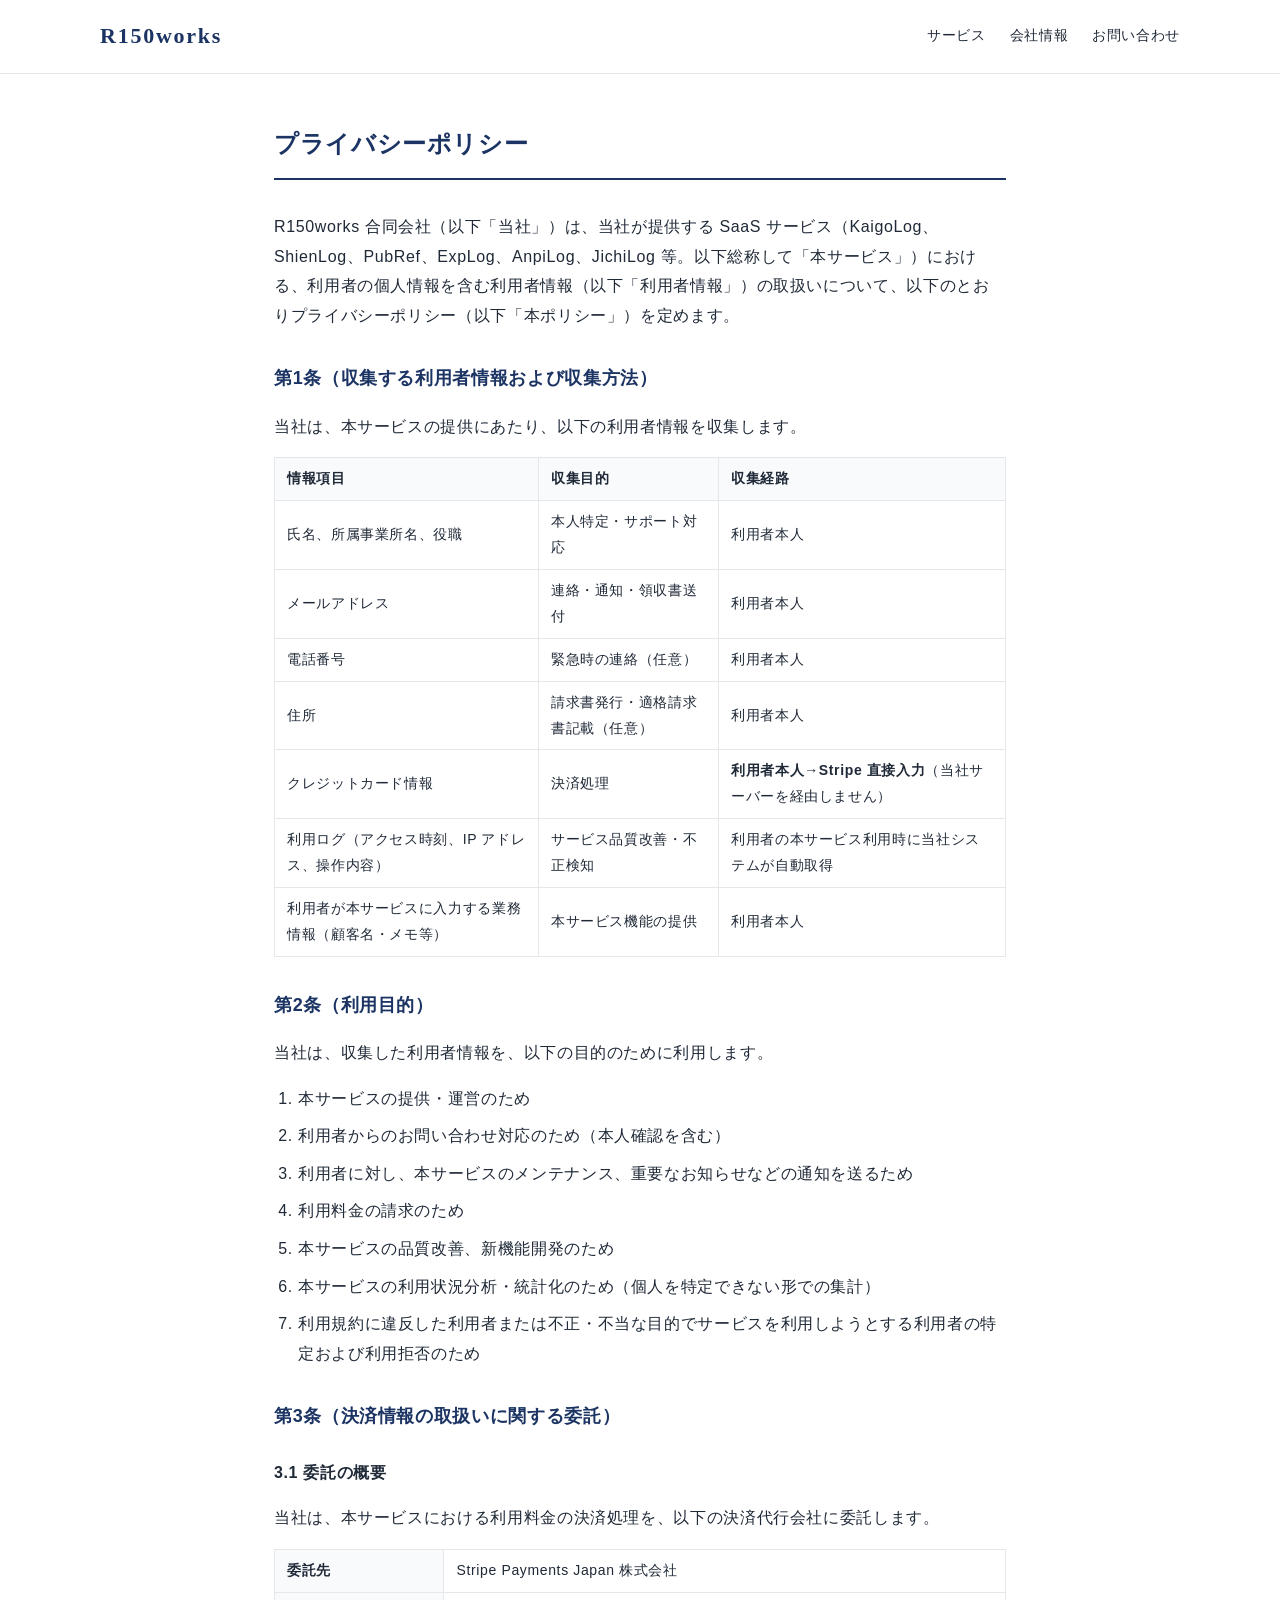
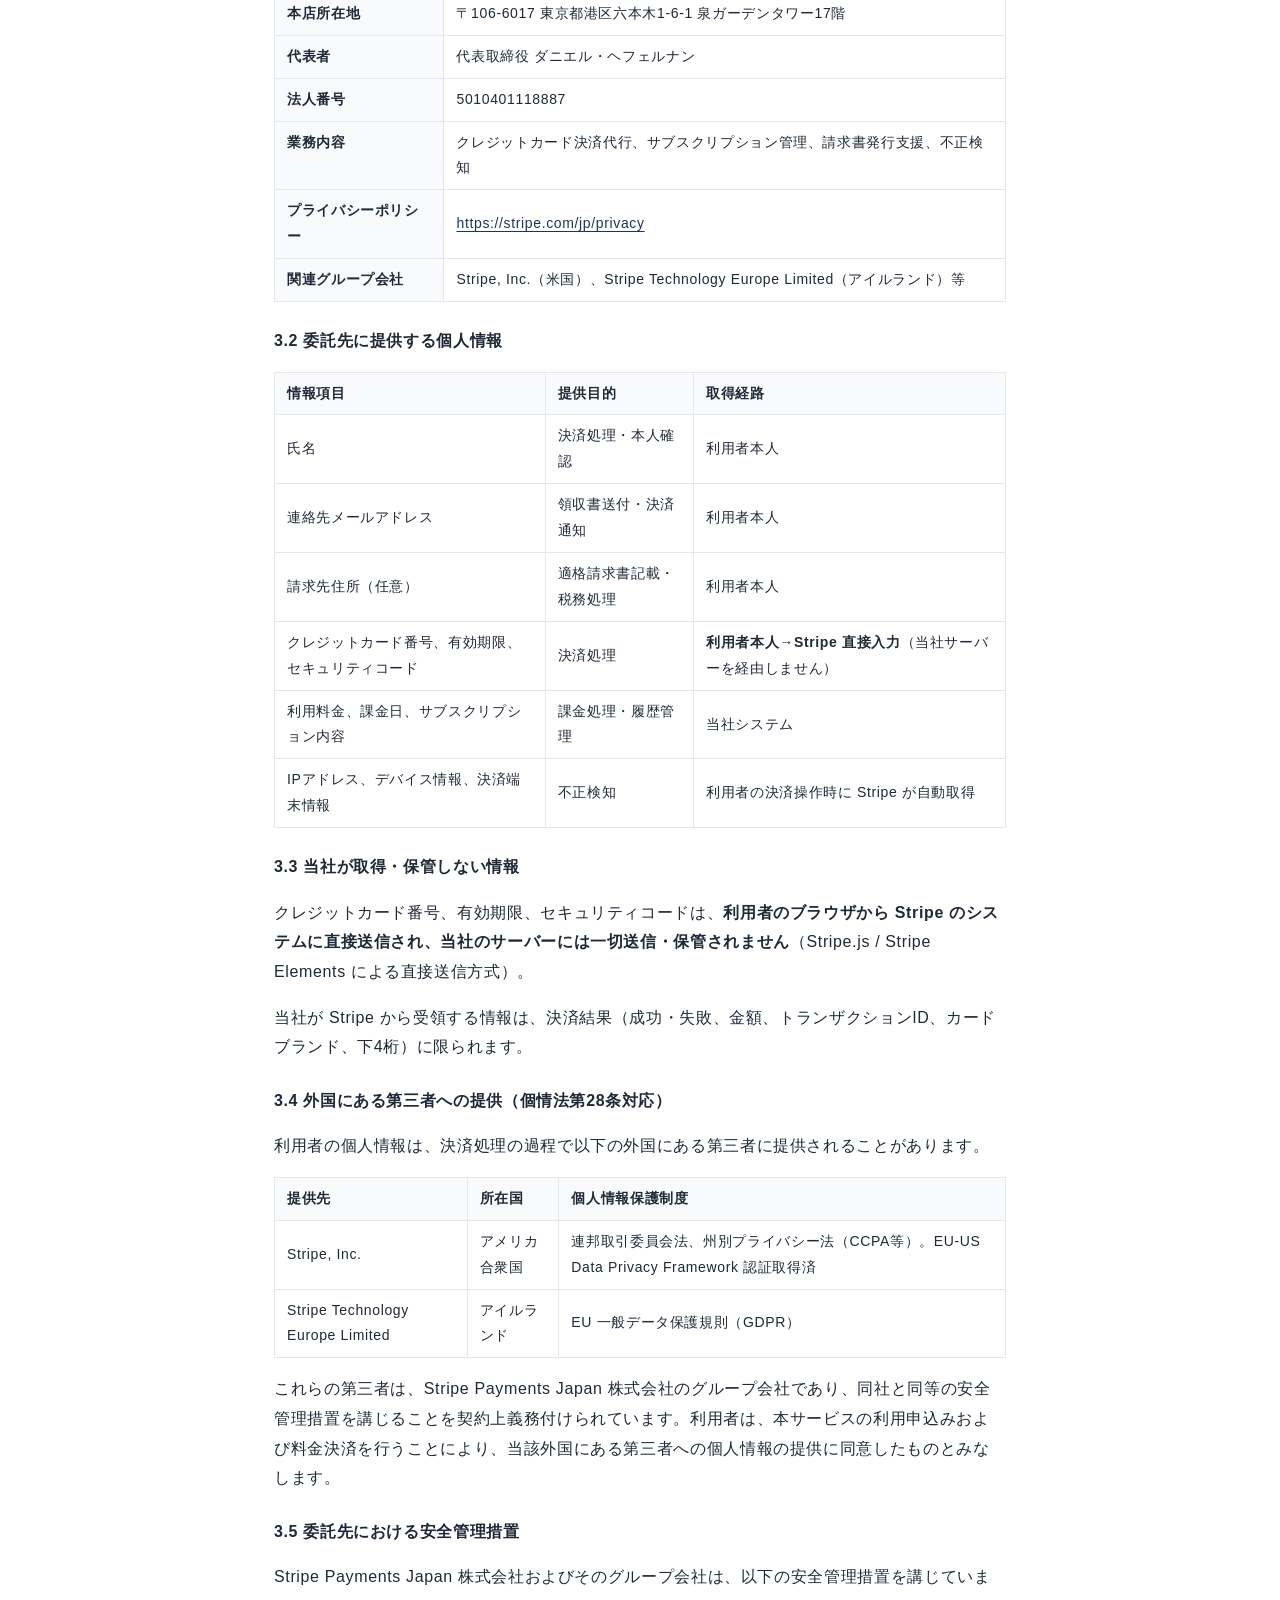
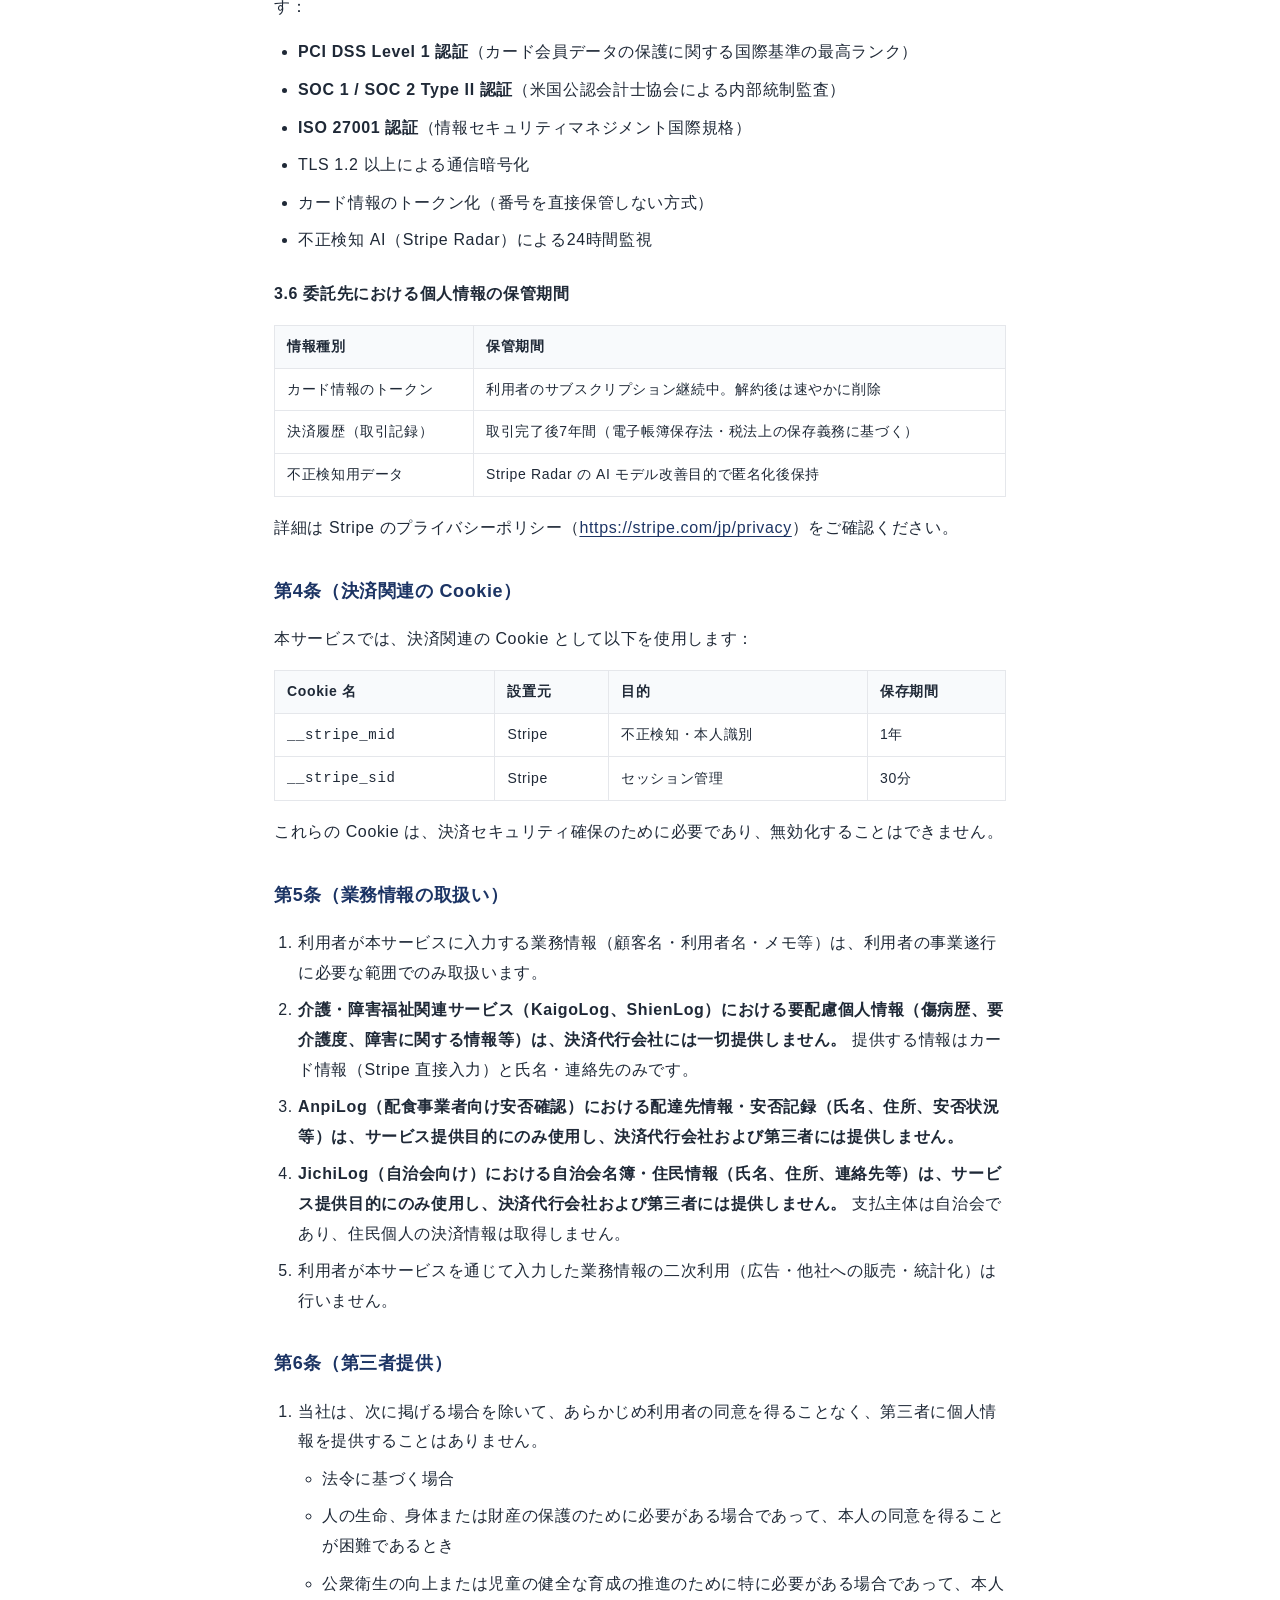
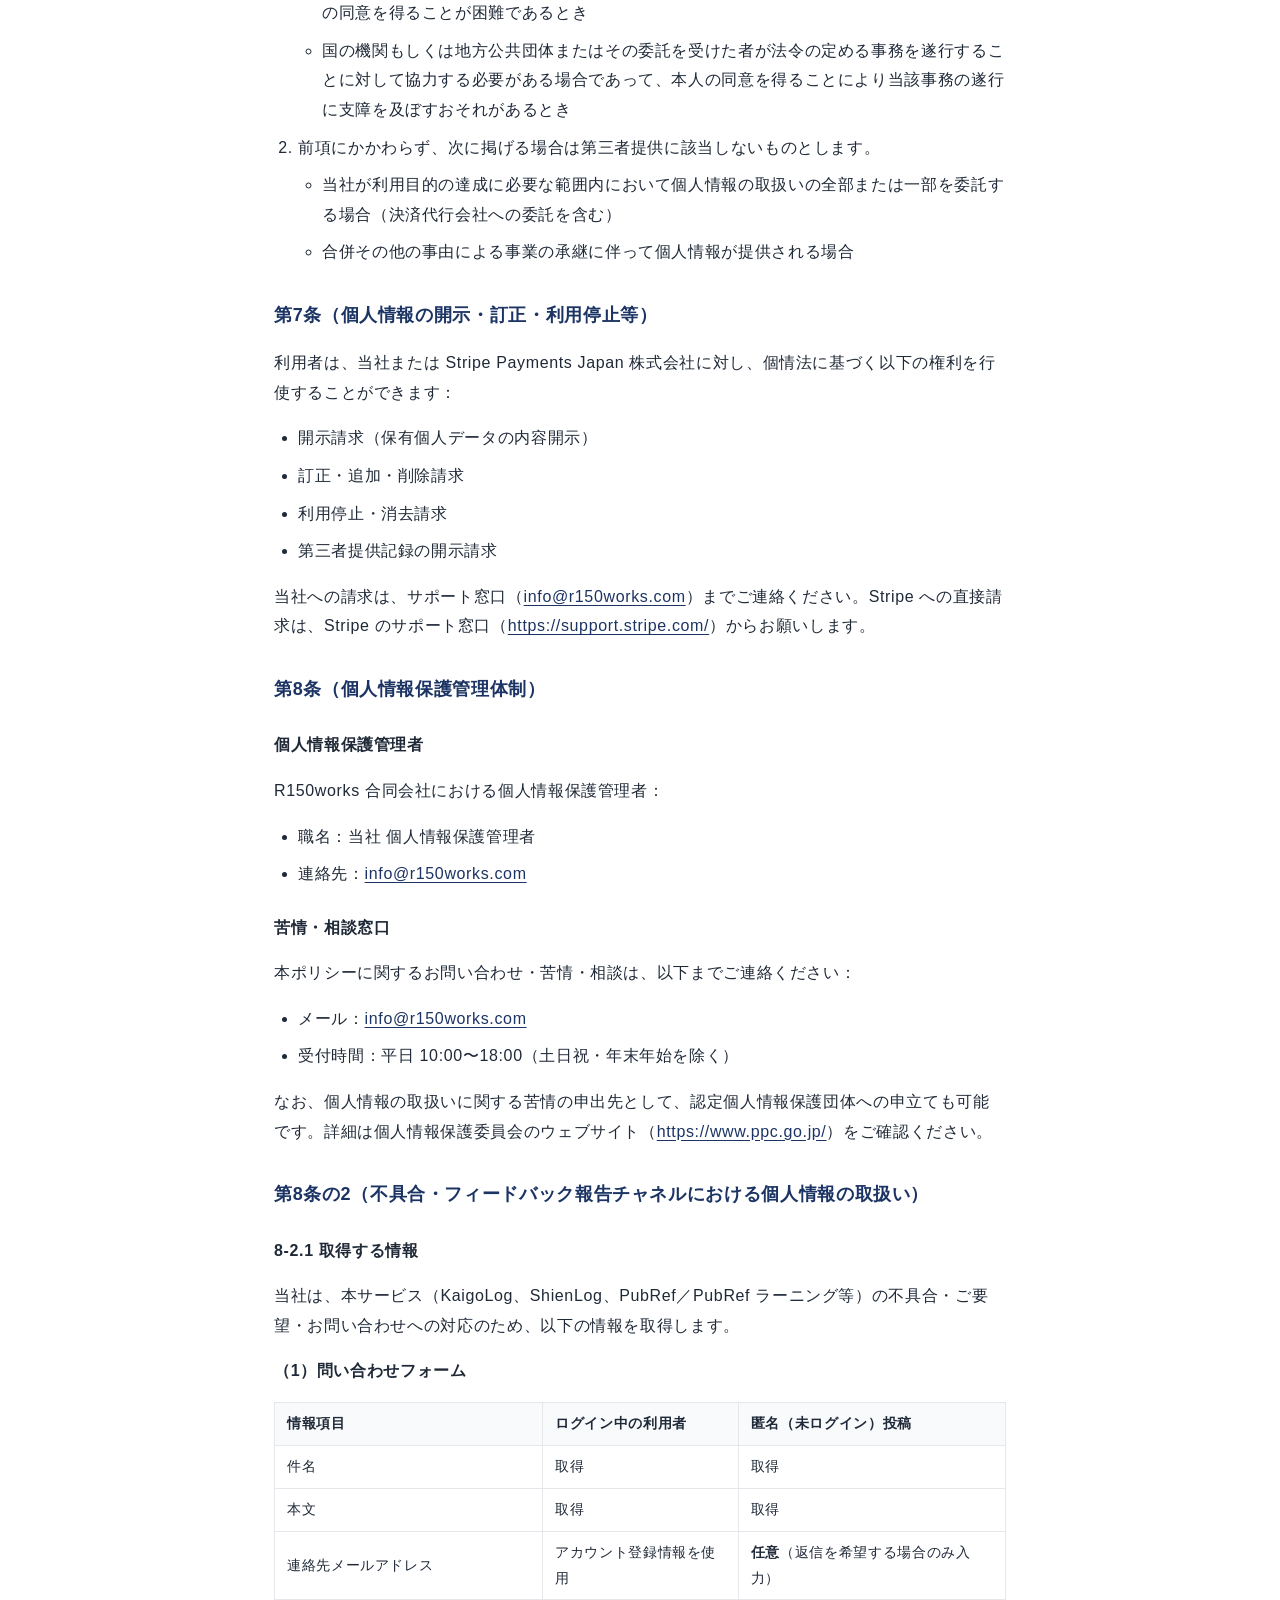
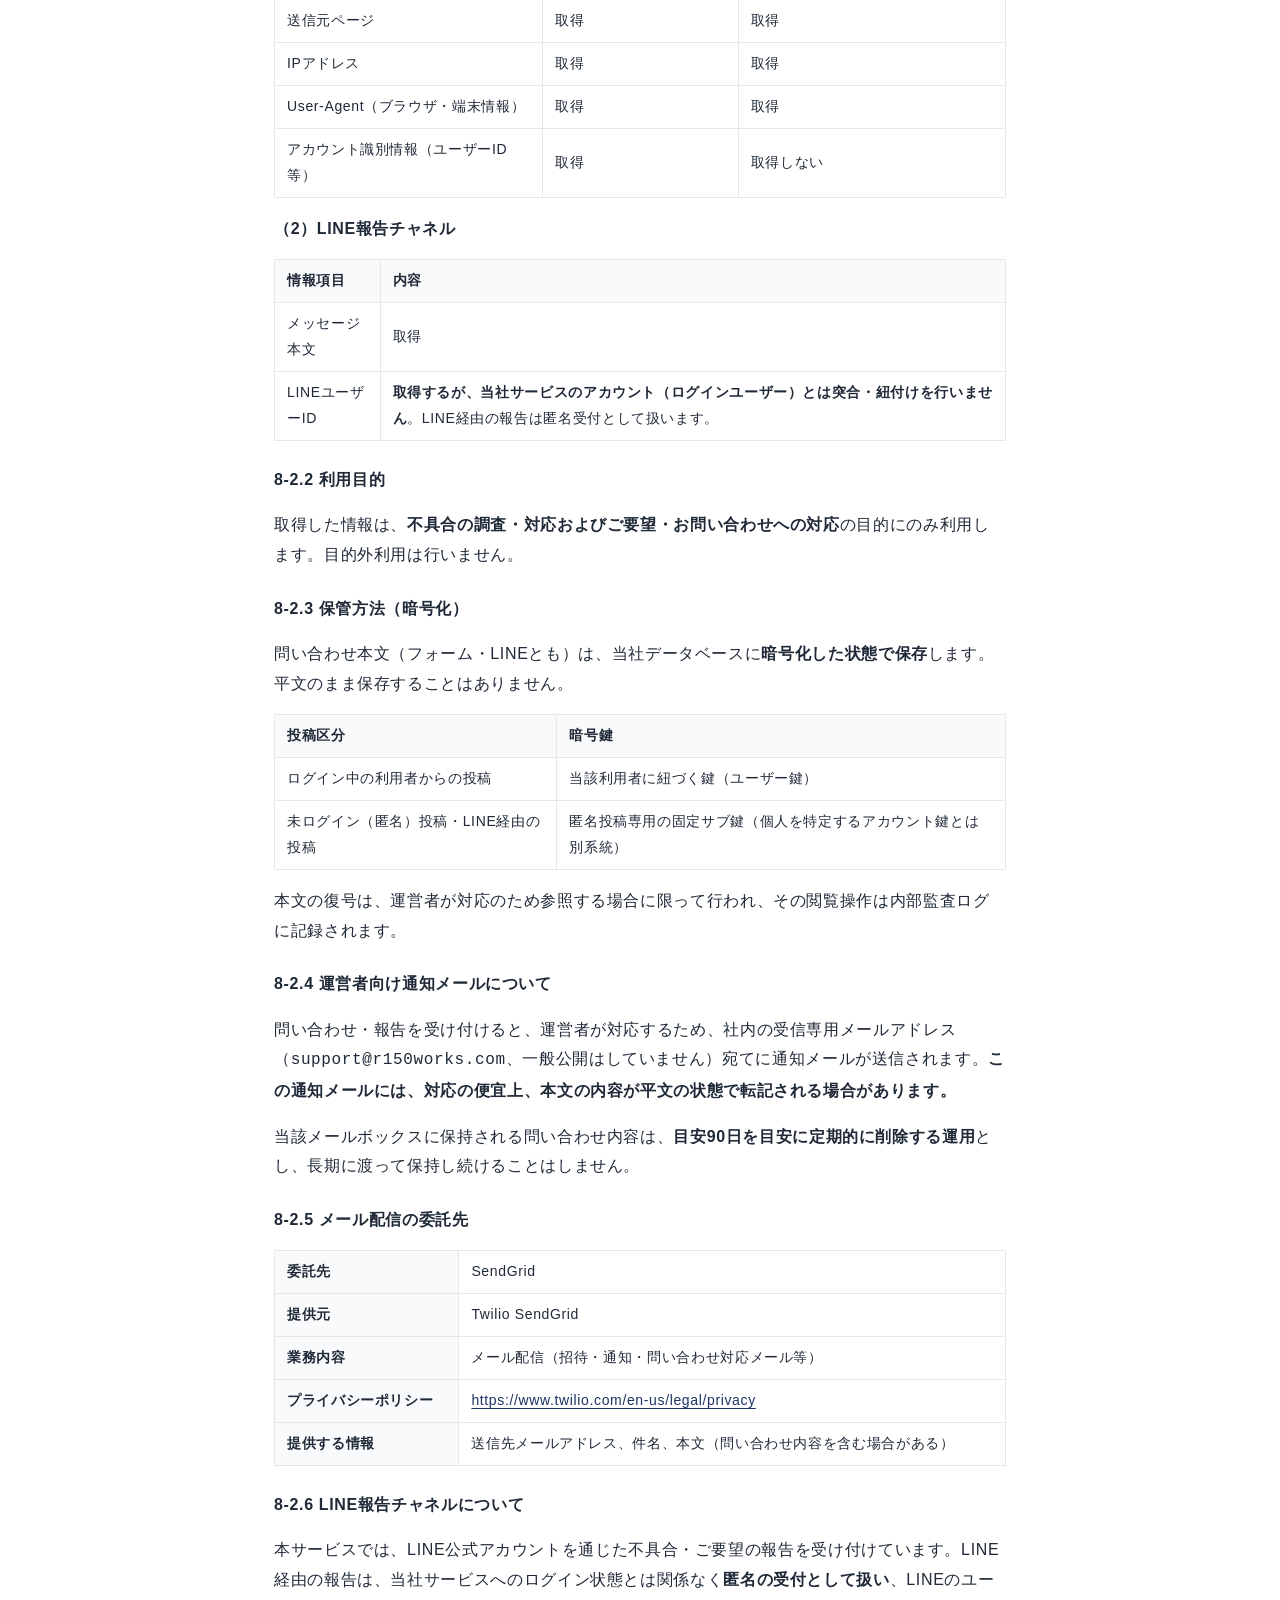
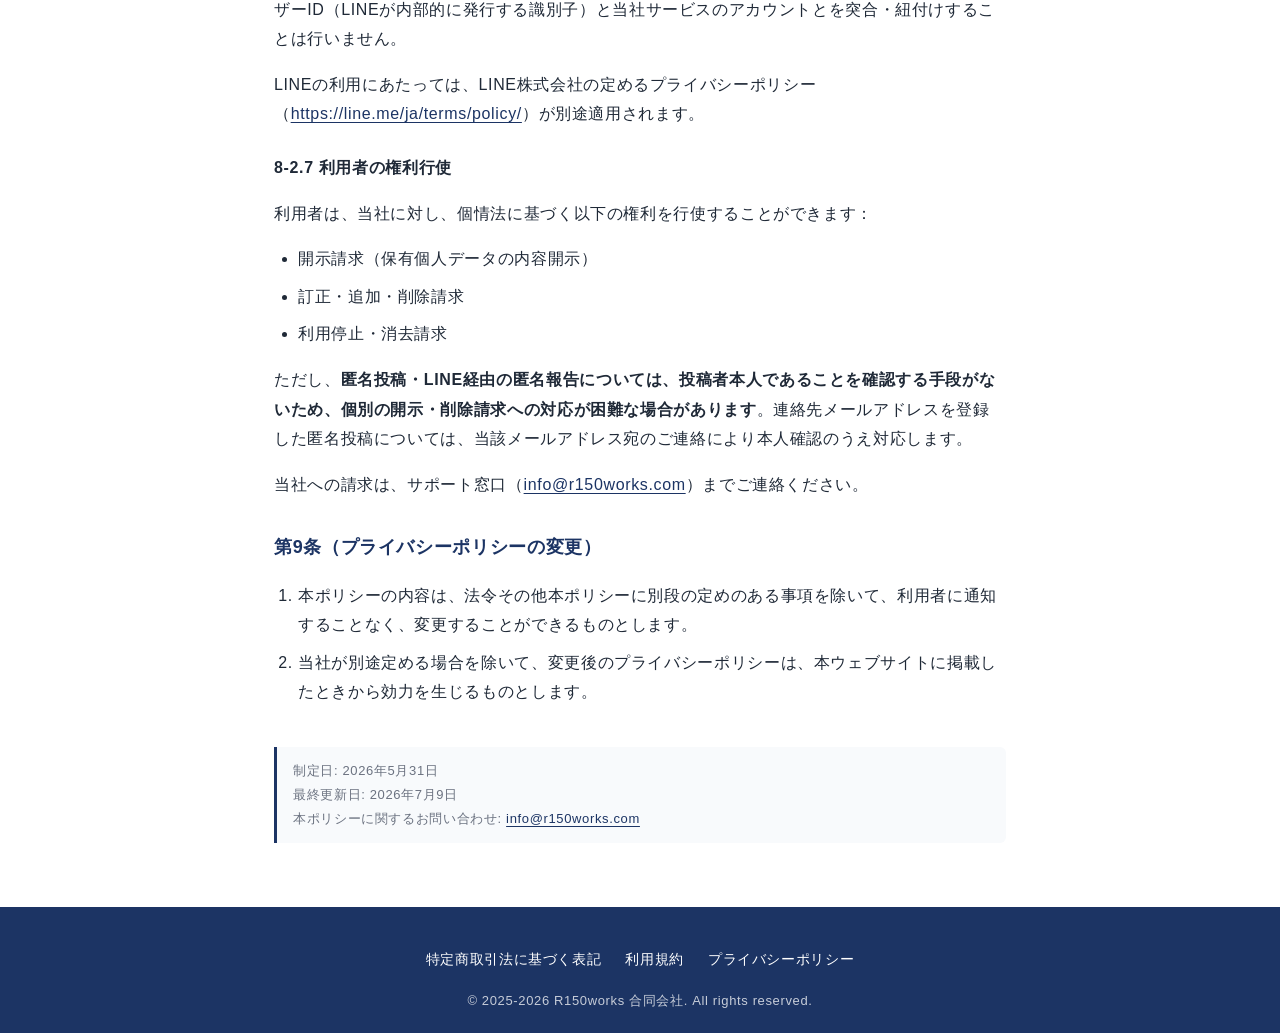
==== commit df360636: "feat(task56): プライバシーポリシーに不具合・フィードバック報告チャネル条項を追加 KaigoLog/ShienLog/PubRefが共通リンクする会社共通プライバシーポリシーに 第8条の" ====
--- a/privacy.html
+++ b/privacy.html
@@ -303,6 +303,85 @@
 なお、個人情報の取扱いに関する苦情の申出先として、認定個人情報保護団体への申立ても可能です。詳細は個人情報保護委員会のウェブサイト（<a href="https://www.ppc.go.jp/">https://www.ppc.go.jp/</a>）をご確認ください。
 </p>
 
+<h2>第8条の2（不具合・フィードバック報告チャネルにおける個人情報の取扱い）</h2>
+
+<h3>8-2.1 取得する情報</h3>
+<p>当社は、本サービス（KaigoLog、ShienLog、PubRef／PubRef ラーニング等）の不具合・ご要望・お問い合わせへの対応のため、以下の情報を取得します。</p>
+
+<p><strong>（1）問い合わせフォーム</strong></p>
+<table>
+  <tr>
+    <th>情報項目</th>
+    <th>ログイン中の利用者</th>
+    <th>匿名（未ログイン）投稿</th>
+  </tr>
+  <tr><td>件名</td><td>取得</td><td>取得</td></tr>
+  <tr><td>本文</td><td>取得</td><td>取得</td></tr>
+  <tr><td>連絡先メールアドレス</td><td>アカウント登録情報を使用</td><td><strong>任意</strong>（返信を希望する場合のみ入力）</td></tr>
+  <tr><td>送信元ページ</td><td>取得</td><td>取得</td></tr>
+  <tr><td>IPアドレス</td><td>取得</td><td>取得</td></tr>
+  <tr><td>User-Agent（ブラウザ・端末情報）</td><td>取得</td><td>取得</td></tr>
+  <tr><td>アカウント識別情報（ユーザーID等）</td><td>取得</td><td>取得しない</td></tr>
+</table>
+
+<p><strong>（2）LINE報告チャネル</strong></p>
+<table>
+  <tr>
+    <th>情報項目</th>
+    <th>内容</th>
+  </tr>
+  <tr>
+    <td>メッセージ本文</td>
+    <td>取得</td>
+  </tr>
+  <tr>
+    <td>LINEユーザーID</td>
+    <td><strong>取得するが、当社サービスのアカウント（ログインユーザー）とは突合・紐付けを行いません</strong>。LINE経由の報告は匿名受付として扱います。</td>
+  </tr>
+</table>
+
+<h3>8-2.2 利用目的</h3>
+<p>取得した情報は、<strong>不具合の調査・対応およびご要望・お問い合わせへの対応</strong>の目的にのみ利用します。目的外利用は行いません。</p>
+
+<h3>8-2.3 保管方法（暗号化）</h3>
+<p>問い合わせ本文（フォーム・LINEとも）は、当社データベースに<strong>暗号化した状態で保存</strong>します。平文のまま保存することはありません。</p>
+<table>
+  <tr>
+    <th>投稿区分</th>
+    <th>暗号鍵</th>
+  </tr>
+  <tr><td>ログイン中の利用者からの投稿</td><td>当該利用者に紐づく鍵（ユーザー鍵）</td></tr>
+  <tr><td>未ログイン（匿名）投稿・LINE経由の投稿</td><td>匿名投稿専用の固定サブ鍵（個人を特定するアカウント鍵とは別系統）</td></tr>
+</table>
+<p>本文の復号は、運営者が対応のため参照する場合に限って行われ、その閲覧操作は内部監査ログに記録されます。</p>
+
+<h3>8-2.4 運営者向け通知メールについて</h3>
+<p>問い合わせ・報告を受け付けると、運営者が対応するため、社内の受信専用メールアドレス（<code>support@r150works.com</code>、一般公開はしていません）宛てに通知メールが送信されます。<strong>この通知メールには、対応の便宜上、本文の内容が平文の状態で転記される場合があります。</strong></p>
+<p>当該メールボックスに保持される問い合わせ内容は、<strong>目安90日を目安に定期的に削除する運用</strong>とし、長期に渡って保持し続けることはしません。</p>
+
+<h3>8-2.5 メール配信の委託先</h3>
+<table>
+  <tr><th>委託先</th><td>SendGrid</td></tr>
+  <tr><th>提供元</th><td>Twilio SendGrid</td></tr>
+  <tr><th>業務内容</th><td>メール配信（招待・通知・問い合わせ対応メール等）</td></tr>
+  <tr><th>プライバシーポリシー</th><td><a href="https://www.twilio.com/en-us/legal/privacy">https://www.twilio.com/en-us/legal/privacy</a></td></tr>
+  <tr><th>提供する情報</th><td>送信先メールアドレス、件名、本文（問い合わせ内容を含む場合がある）</td></tr>
+</table>
+
+<h3>8-2.6 LINE報告チャネルについて</h3>
+<p>本サービスでは、LINE公式アカウントを通じた不具合・ご要望の報告を受け付けています。LINE経由の報告は、当社サービスへのログイン状態とは関係なく<strong>匿名の受付として扱い</strong>、LINEのユーザーID（LINEが内部的に発行する識別子）と当社サービスのアカウントとを突合・紐付けすることは行いません。</p>
+<p>LINEの利用にあたっては、LINE株式会社の定めるプライバシーポリシー（<a href="https://line.me/ja/terms/policy/">https://line.me/ja/terms/policy/</a>）が別途適用されます。</p>
+
+<h3>8-2.7 利用者の権利行使</h3>
+<p>利用者は、当社に対し、個情法に基づく以下の権利を行使することができます：</p>
+<ul>
+  <li>開示請求（保有個人データの内容開示）</li>
+  <li>訂正・追加・削除請求</li>
+  <li>利用停止・消去請求</li>
+</ul>
+<p>ただし、<strong>匿名投稿・LINE経由の匿名報告については、投稿者本人であることを確認する手段がないため、個別の開示・削除請求への対応が困難な場合があります</strong>。連絡先メールアドレスを登録した匿名投稿については、当該メールアドレス宛のご連絡により本人確認のうえ対応します。</p>
+<p>当社への請求は、サポート窓口（<a href="mailto:info@r150works.com">info@r150works.com</a>）までご連絡ください。</p>
+
 <h2>第9条（プライバシーポリシーの変更）</h2>
 <ol>
   <li>本ポリシーの内容は、法令その他本ポリシーに別段の定めのある事項を除いて、利用者に通知することなく、変更することができるものとします。</li>
@@ -311,7 +390,7 @@
 
 <p class="note" style="margin-top: 40px;">
   制定日: 2026年5月31日<br>
-  最終更新日: 2026年6月26日<br>
+  最終更新日: 2026年7月9日<br>
   本ポリシーに関するお問い合わせ: <a href="mailto:info@r150works.com">info@r150works.com</a>
 </p>
 
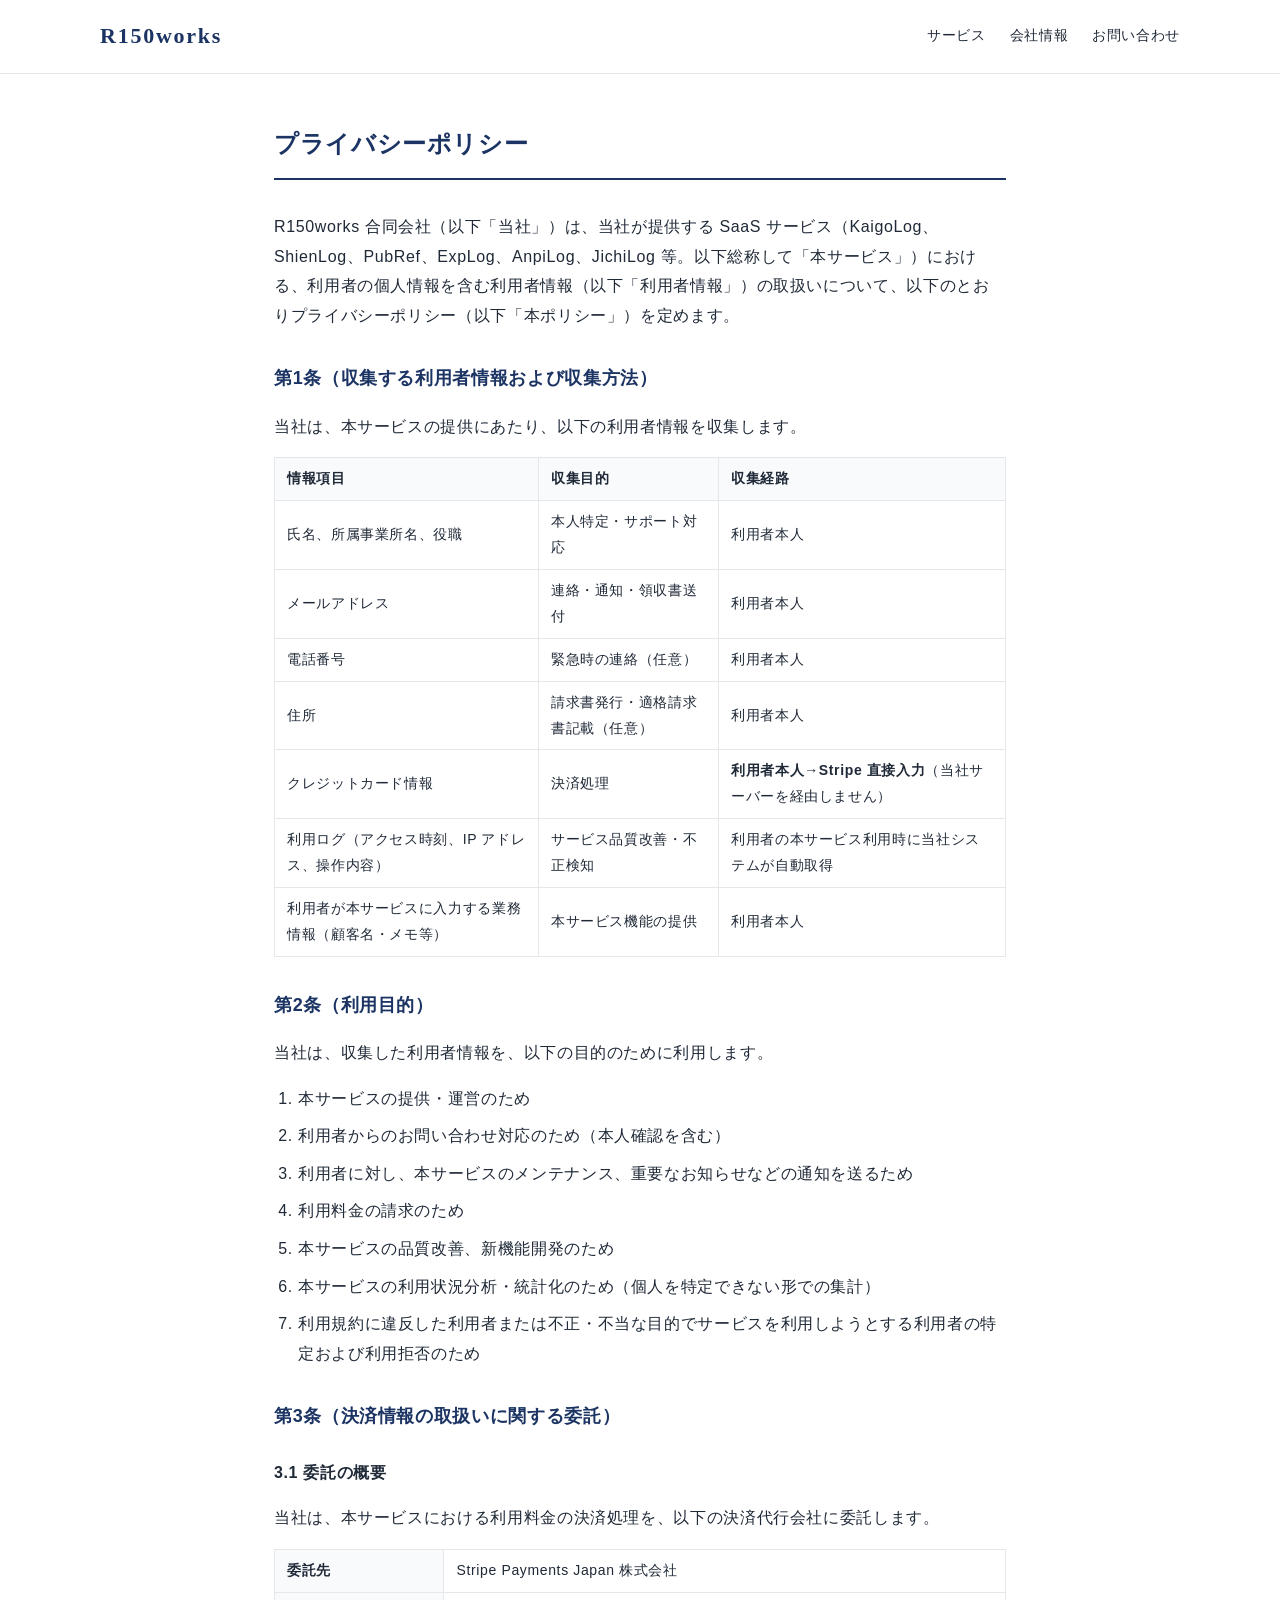
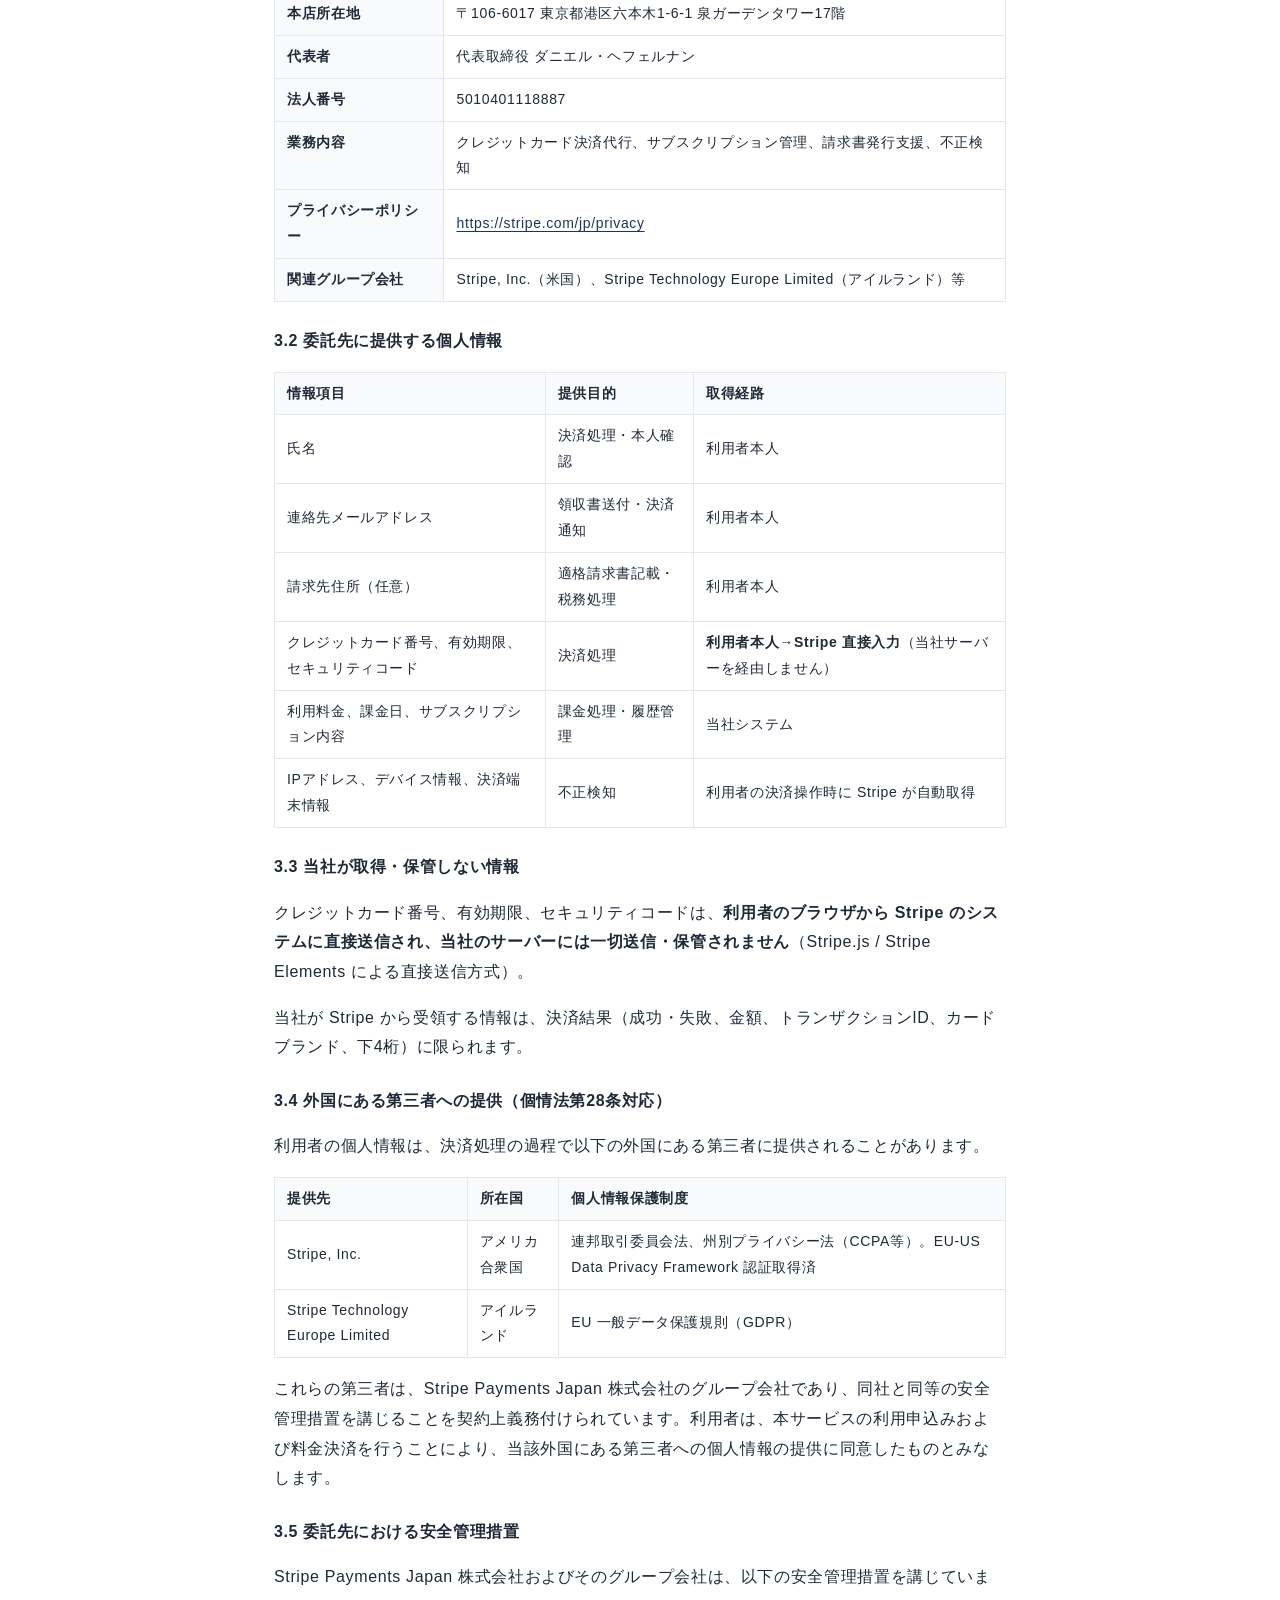
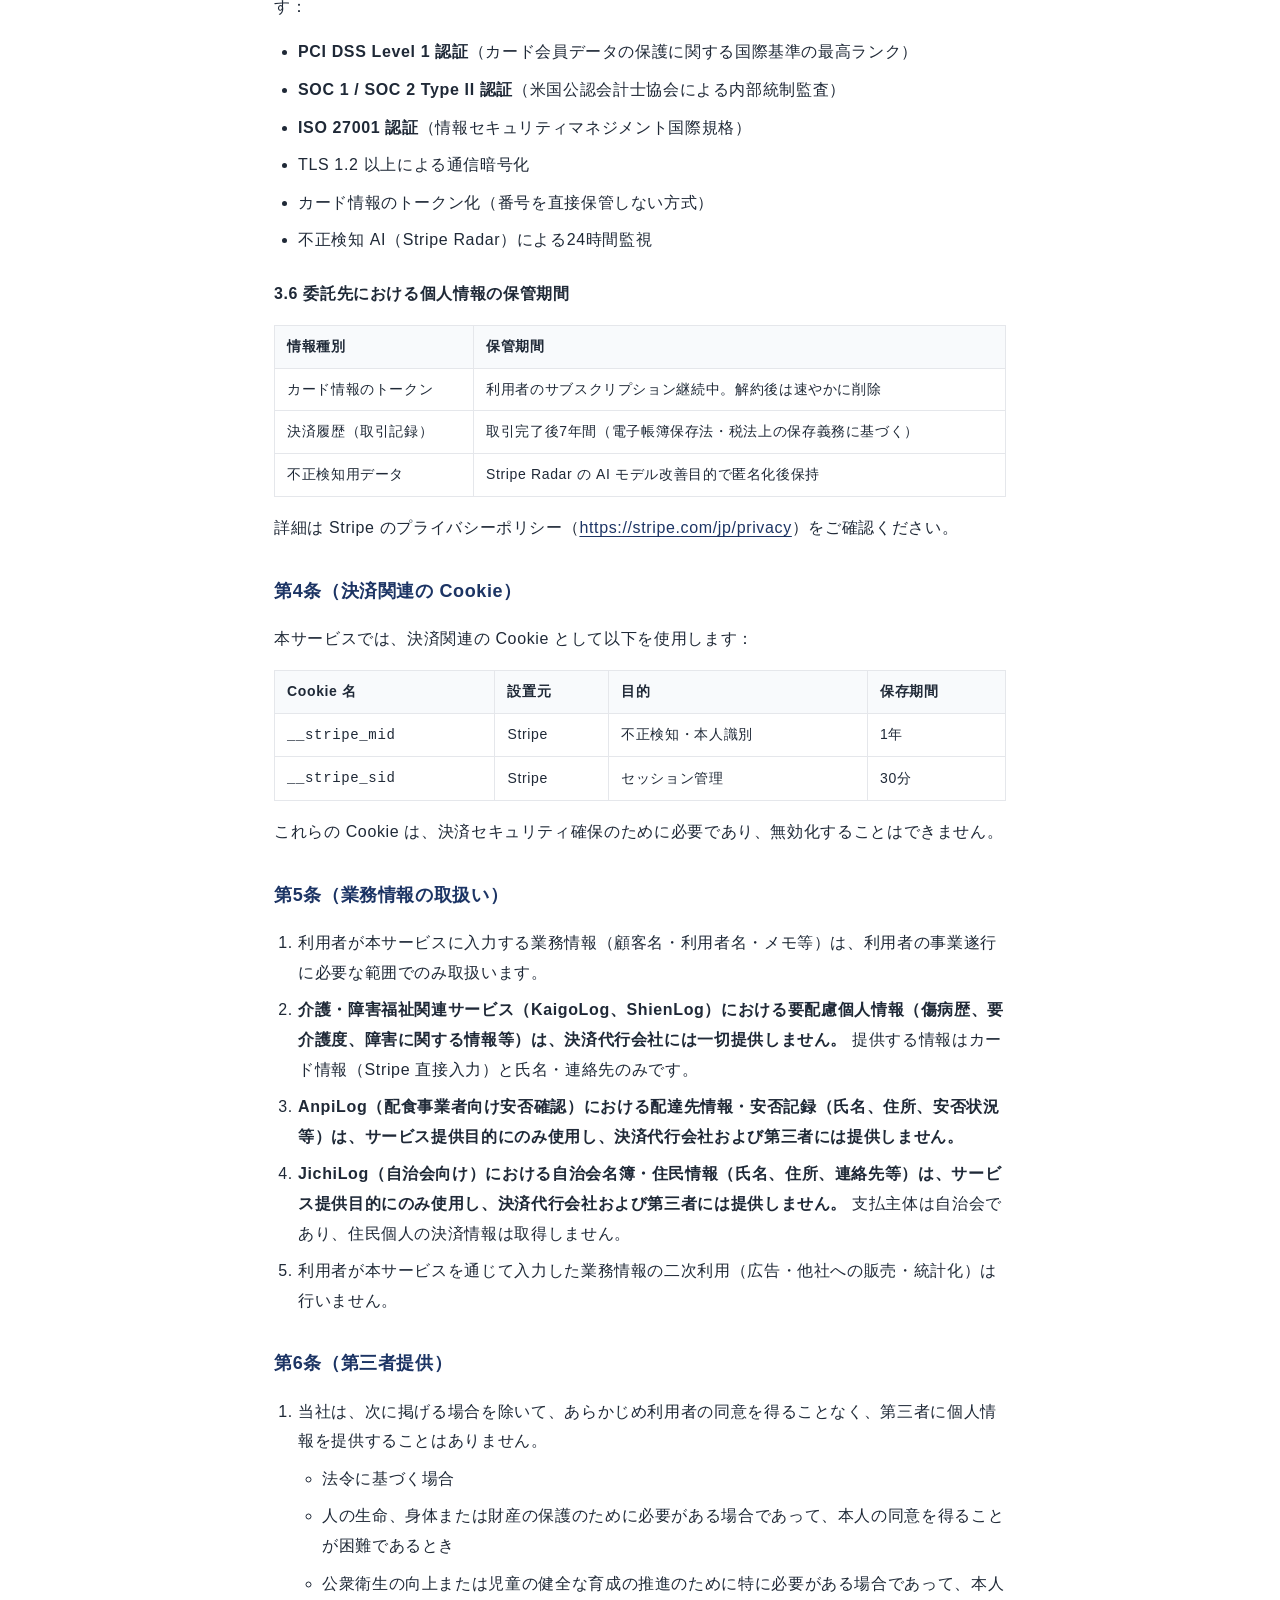
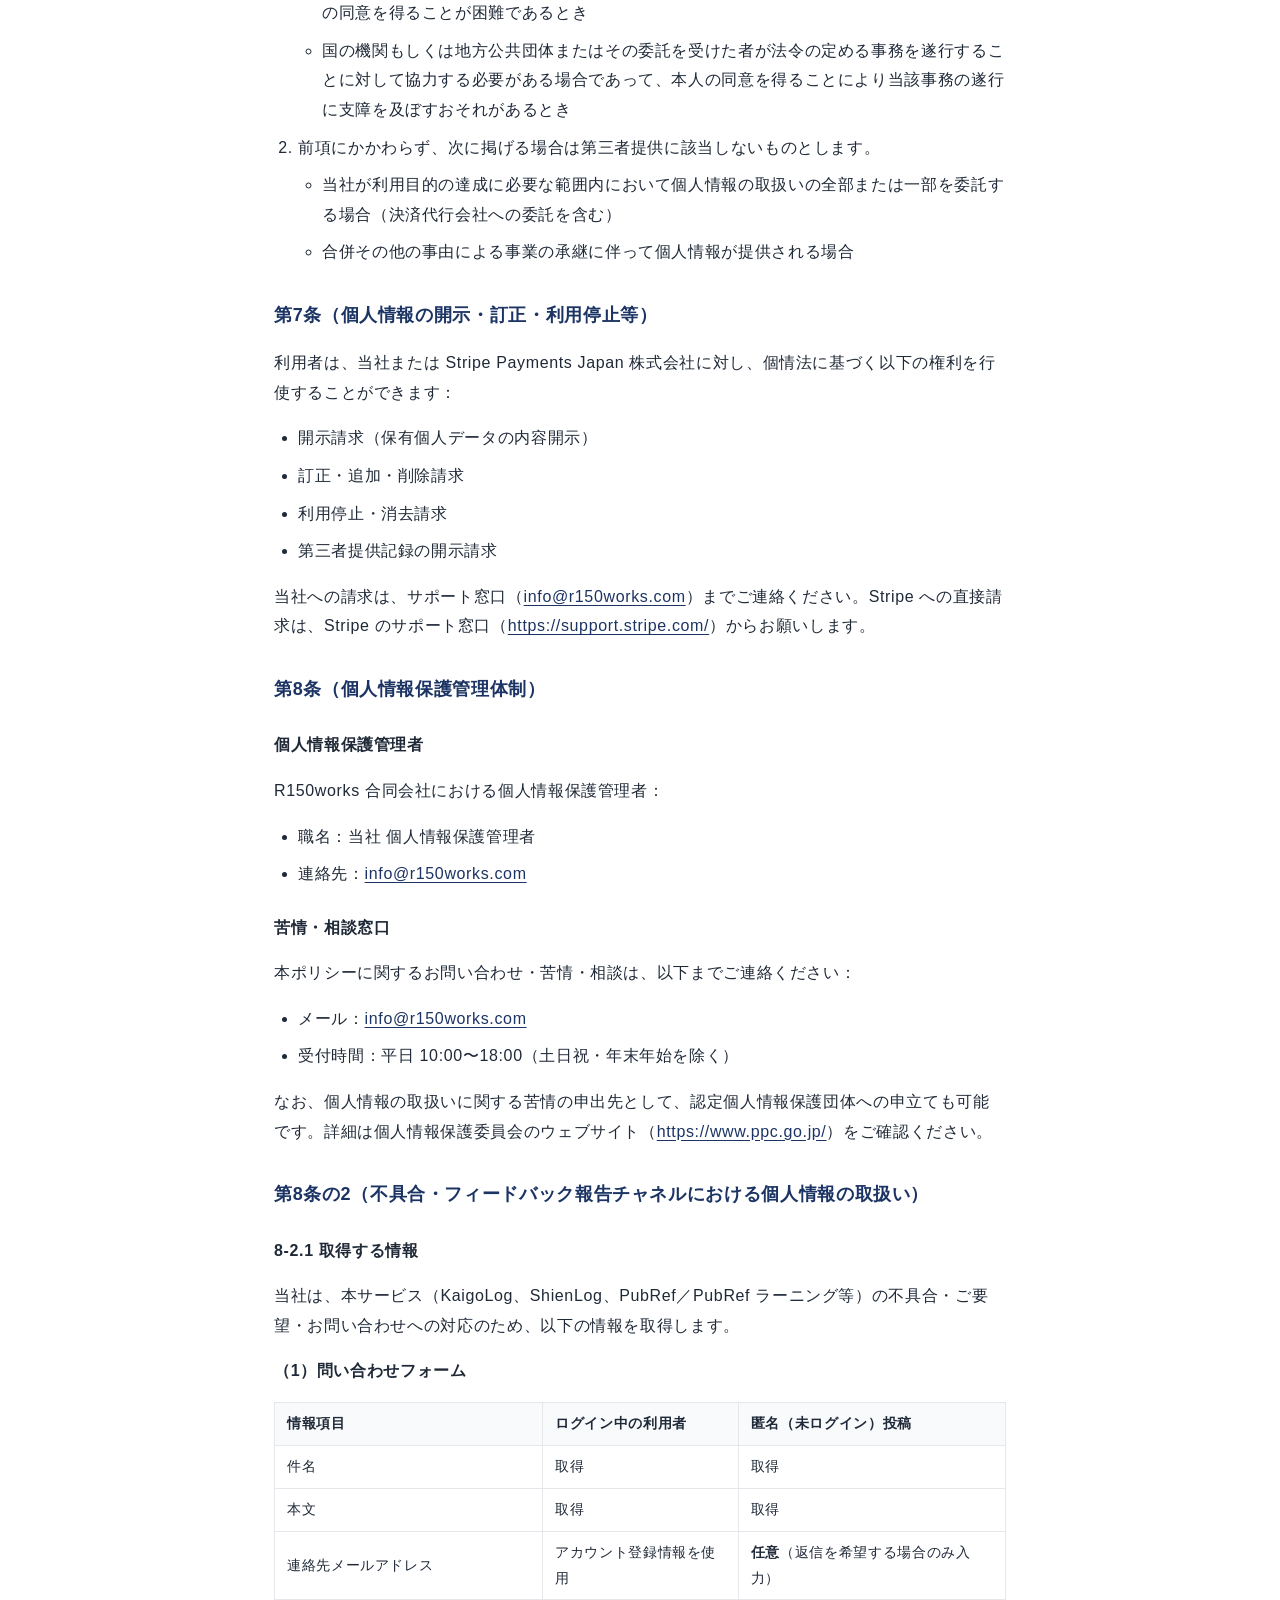
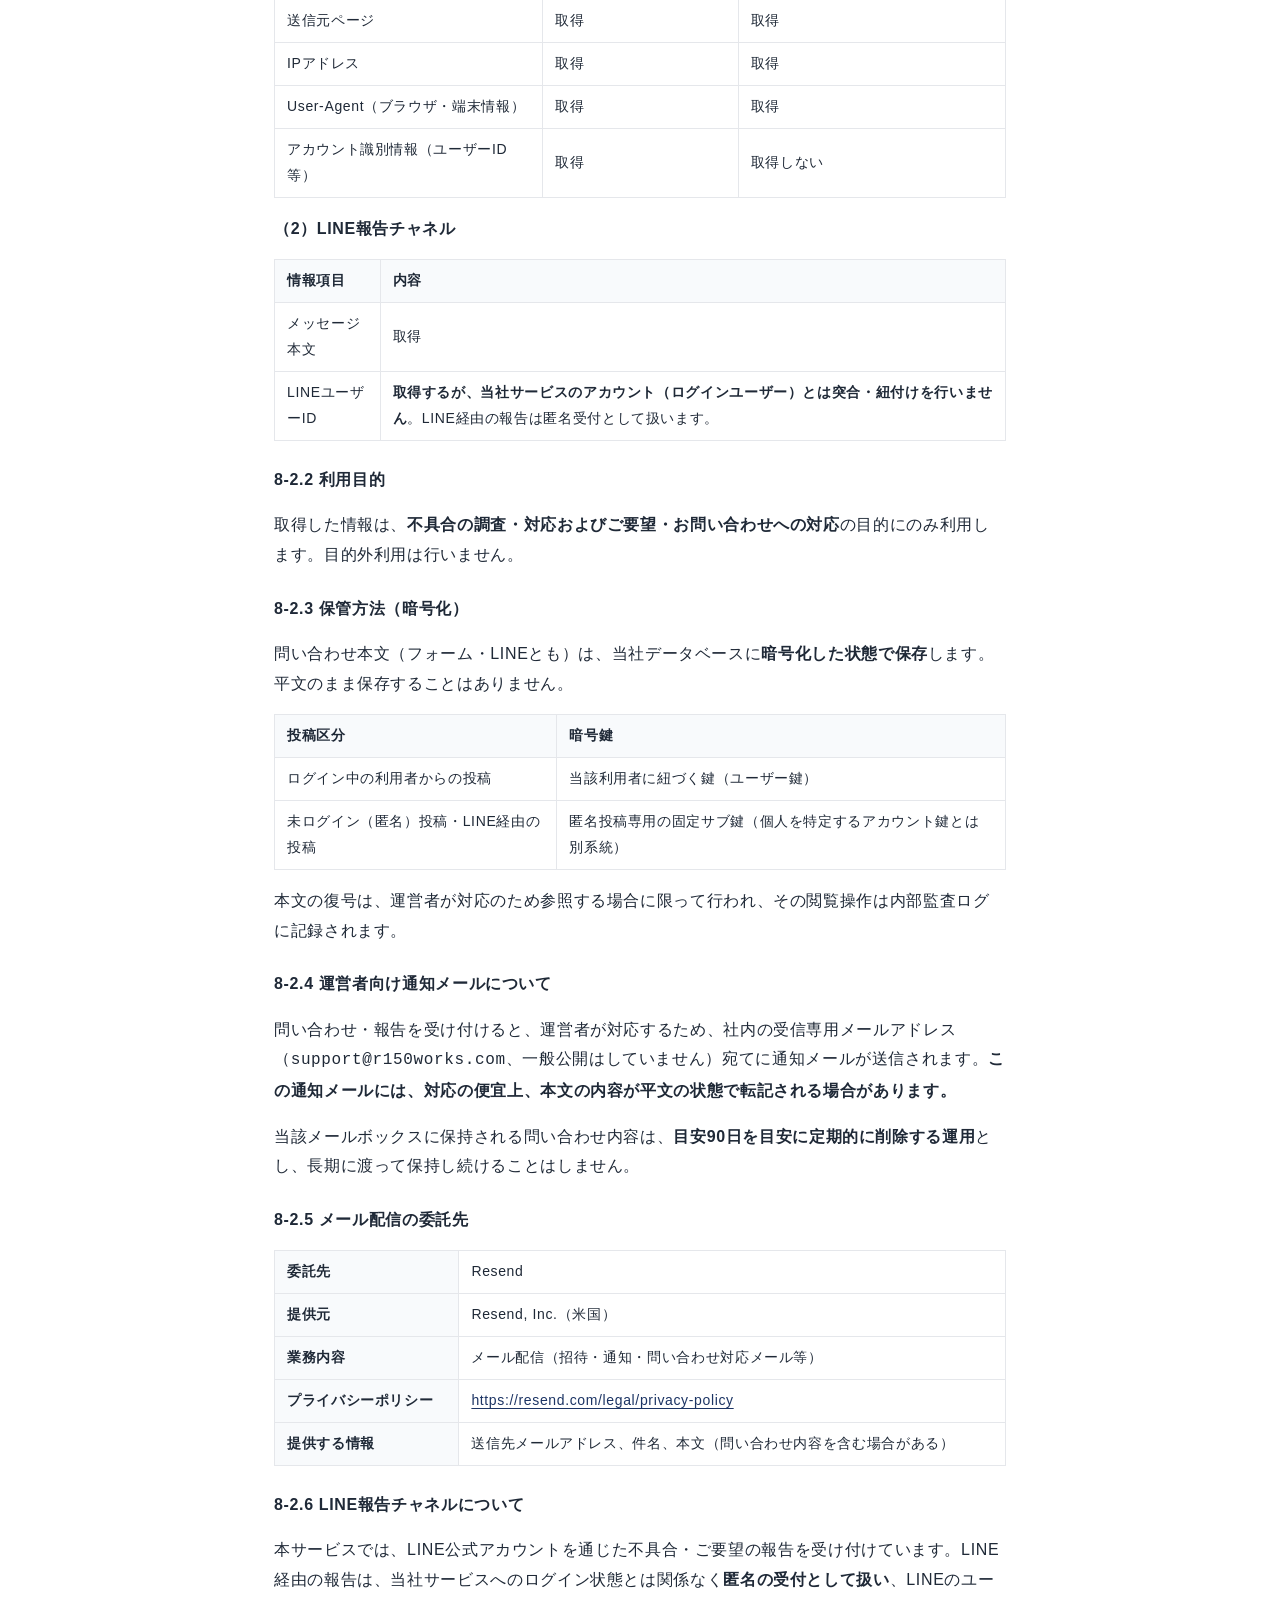
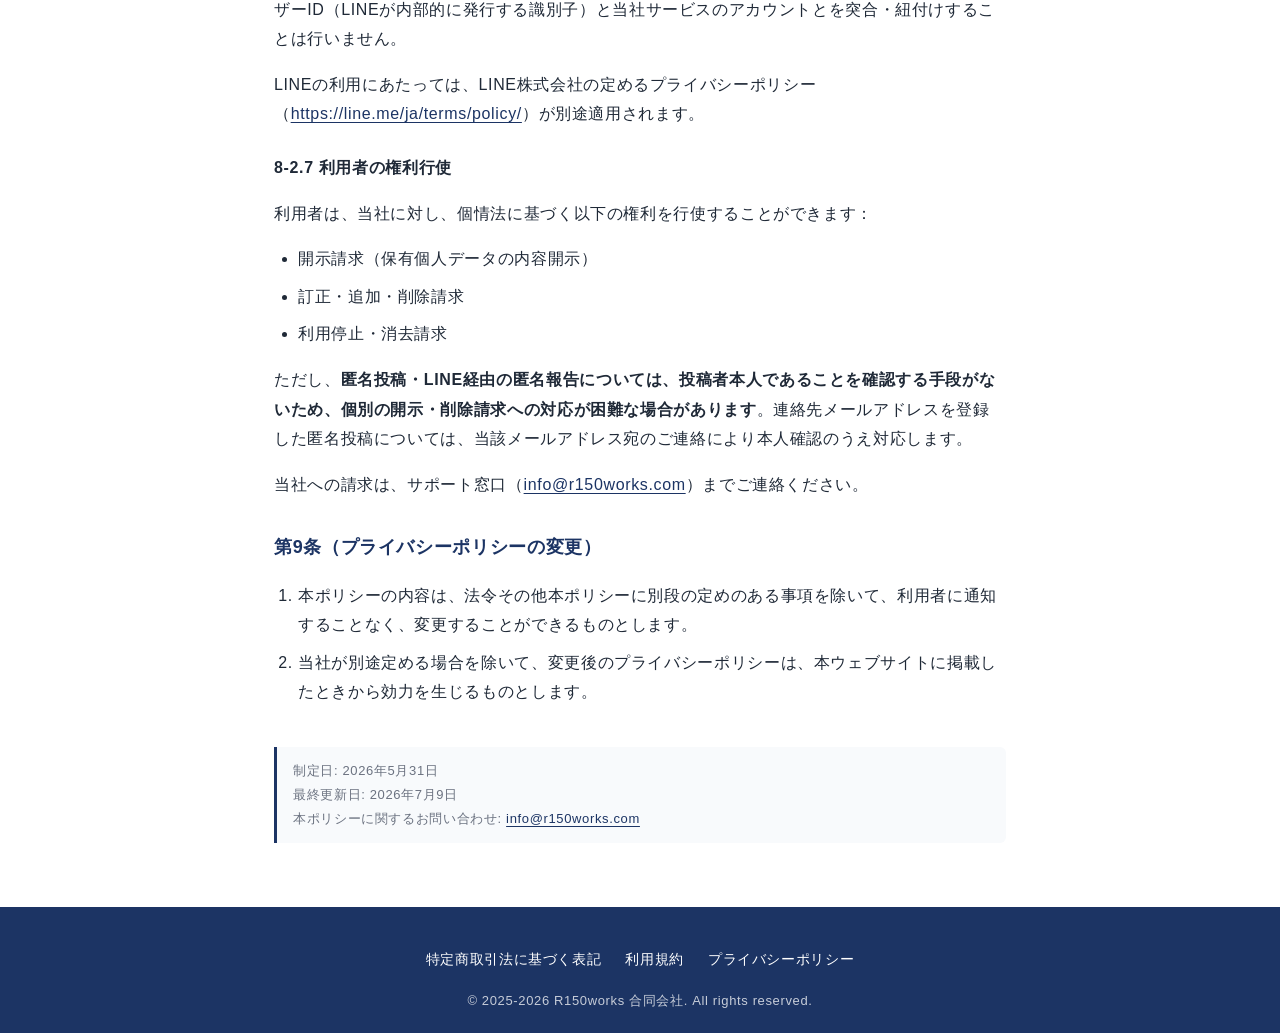
==== commit 94407d4a: "fix(legal): メール配信の委託先記載をSendGrid→Resendへ是正（タスク173） 2026-07-25に全製品のメール配信をSendGridからResendへ移行済みだが、 法務ペ" ====
--- a/privacy.html
+++ b/privacy.html
@@ -361,10 +361,10 @@
 
 <h3>8-2.5 メール配信の委託先</h3>
 <table>
-  <tr><th>委託先</th><td>SendGrid</td></tr>
-  <tr><th>提供元</th><td>Twilio SendGrid</td></tr>
+  <tr><th>委託先</th><td>Resend</td></tr>
+  <tr><th>提供元</th><td>Resend, Inc.（米国）</td></tr>
   <tr><th>業務内容</th><td>メール配信（招待・通知・問い合わせ対応メール等）</td></tr>
-  <tr><th>プライバシーポリシー</th><td><a href="https://www.twilio.com/en-us/legal/privacy">https://www.twilio.com/en-us/legal/privacy</a></td></tr>
+  <tr><th>プライバシーポリシー</th><td><a href="https://resend.com/legal/privacy-policy">https://resend.com/legal/privacy-policy</a></td></tr>
   <tr><th>提供する情報</th><td>送信先メールアドレス、件名、本文（問い合わせ内容を含む場合がある）</td></tr>
 </table>
 
